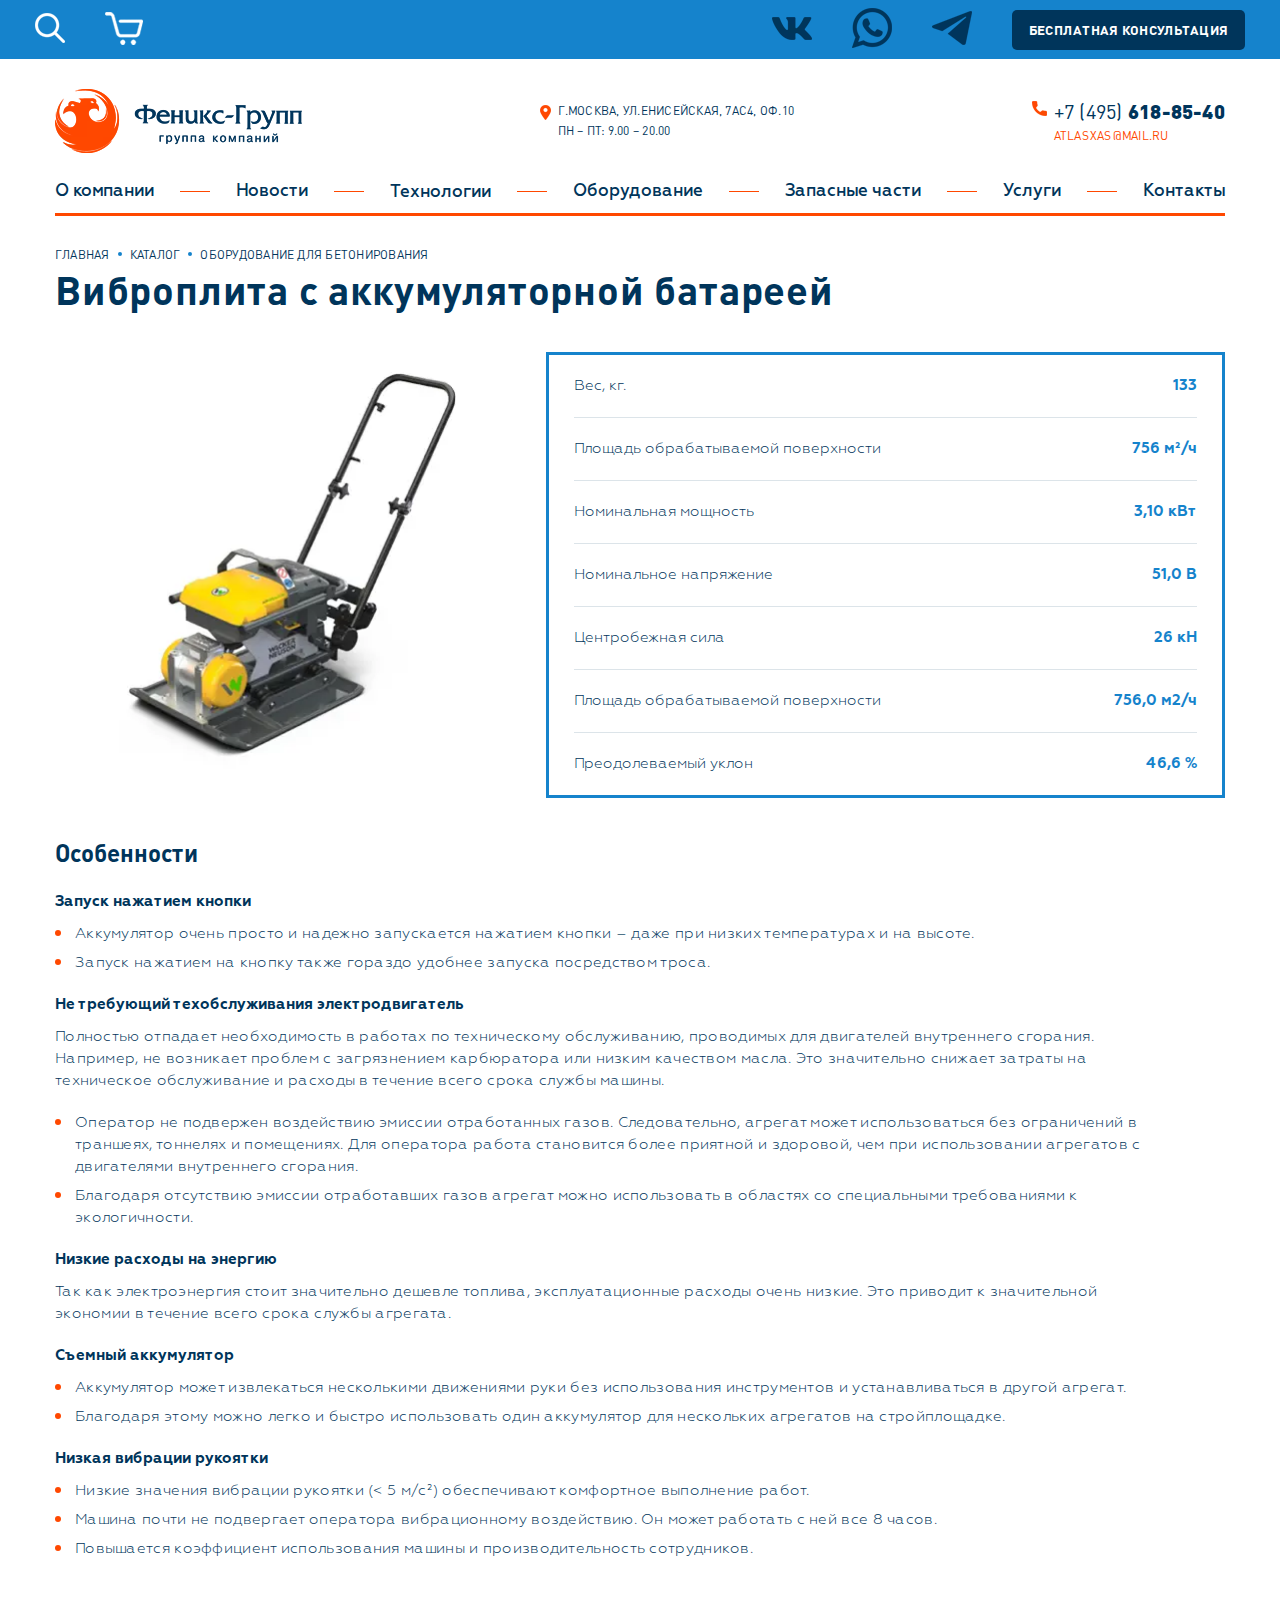
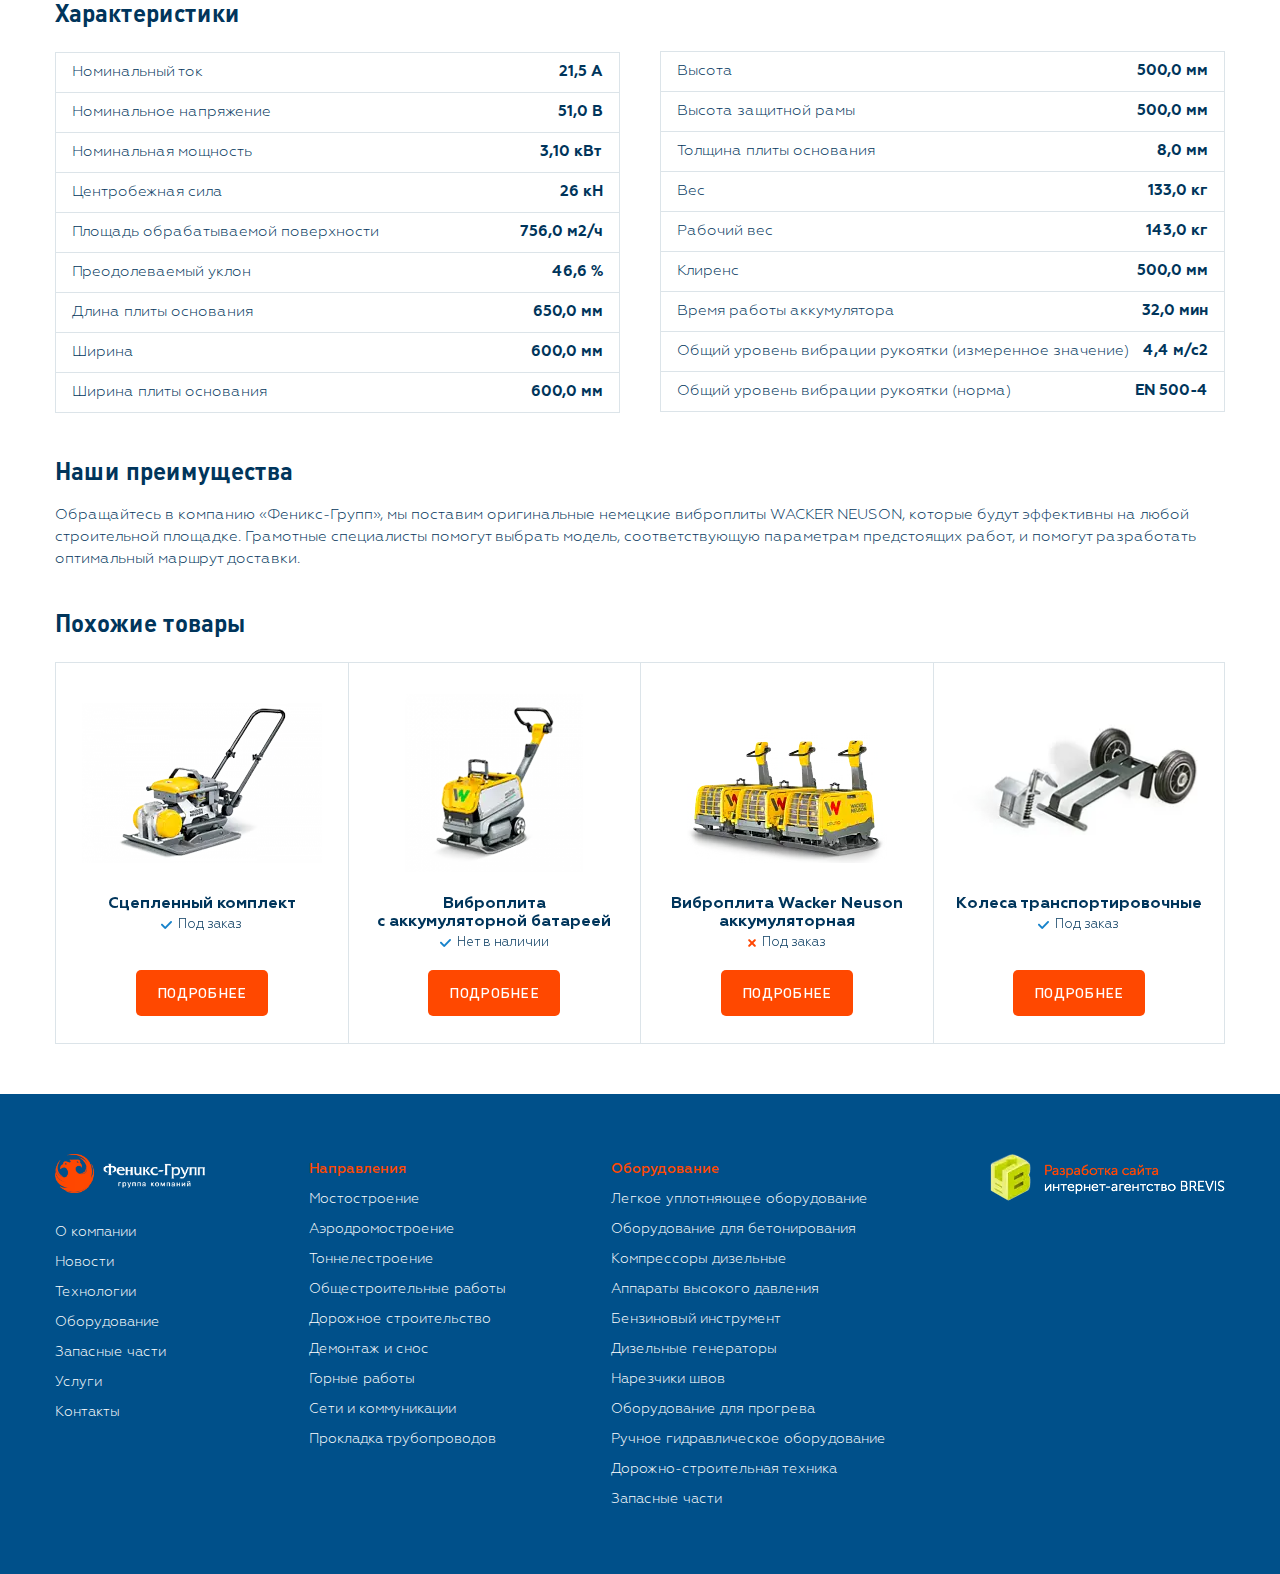
==== catalog-item.html @ 1facef51 "added pages" ====
<!DOCTYPE html> <html lang="ru">

<head>
    <meta charset="UTF-8">
    <meta name="viewport" content="width=device-width, initial-scale=1.0">
    <meta name="description" content="">
    <meta name="keywords" content="">
    <link rel="stylesheet" href="css/libs.min.css">
    <link rel="stylesheet" href="css/style.min.css">
    <title>Товар</title>
</head>

<body>
    <div class="wrapper">
        <header class="header">
            <div class="sidebar">
    <div class="sidebar__nav">
        <a href="" class="sidebar__btn">
            <img src="img/search.webp" alt="">
        </a>
        <a href="" class="sidebar__btn">
            <img src="img/cart.webp" alt="">
        </a>
    </div>
    <div class="sidebar__bottom">
        <div class="sidebar__socials">
            <a href="" class="sidebar__social">
                <img src="img/vk.webp" alt="">
            </a>
            <a href="" class="sidebar__social">
                <img src="img/whatsapp.webp" alt="">
            </a>
            <a href="" class="sidebar__social">
                <img src="img/telegram.webp" alt="">
            </a>
        </div>

        <button class="sidebar__consult">
            <span>Бесплатная консультация</span>
        </button>
    </div>
</div>

<div class="navbar">
    <div class="container">
        <div class="header__inner">
            <a href="index.html" class="header__logo">
                <img src="img/logo2.webp" alt="">
            </a>

            <div class="header__item">
                <i class="header__icon">
                    <img src="img/mark.webp" alt="">
                </i>
                <div class="header__info">
                    <address class="header__address">г.Москва, ул.Енисейская, 7АС4, оф.10</address>
                    <time class="header__time">Пн – пт: 9.00 – 20.00</time>
                </div>
            </div>
            <div class="header__item">
                <i class="header__icon">
                    <img src="img/phone.webp" alt="">
                </i>
                <div class="header__info">
                    <a href="tel:+74956188540" class="header__phone">
                        +7 (495) <b>618-85-40</b>
                    </a>
                    <a href="mailto:atlasxas@mail.ru" class="header__mail">
                        atlasxas@mail.ru
                    </a>
                </div>
            </div>

            <button class="header__btn m-btn m-btn-primary">
                Бесплатная консультация
            </button>

            <button class="burger">
                <span></span>
                <span></span>
                <span></span>
            </button>

            <nav class="nav">
                    <a href="" class="nav__item">О компании</a>
                    <a href="" class="nav__item">Новости</a>
                    <div class="nav__item">
                        <div class="nav__show">Технологии</div>
                        <div class="nav__hidden">
                            <div class="nav__hidden-inner">
                                <a href="" class="nav__sublink">Технологии 1</a>
                                <a href="" class="nav__sublink">Технологии 2</a>
                                <a href="" class="nav__sublink">Технологии 3</a>
                            </div>
                        </div>
                    </div>
                    <a href="" class="nav__item">Оборудование</a>
                    <a href="" class="nav__item">Запасные части</a>
                    <a href="" class="nav__item">Услуги</a>
                    <a href="" class="nav__item">Контакты</a>
                </nav>
        </div>
    </div>
</div>

        </header>
        <main class="content">

            <section class="catalog-item">
                <div class="container">
                    <div class="breadcrumbs">
                        <a href="" class="breadcrumbs__item">Главная</a>
                        <a href="" class="breadcrumbs__item">Каталог</a>
                        <span class="breadcrumbs__item">Оборудование для бетонирования</span>
                    </div>
                    <h1 class="catalog-item__title display1">Виброплита с аккумуляторной батареей</h1>
                    <div class="catalog-item__inner">
                        <div class="catalog-item__img">
                            <img src="img/product.webp" alt="">
                        </div>
                        <ul class="catalog-item__props">
                            <li class="catalog-item__prop">
                                <span class="catalog-item__prop-title">Вес, кг.</span>
                                <span class="catalog-item__prop-desc">133</span>
                            </li>
                            <li class="catalog-item__prop">
                                <span class="catalog-item__prop-title">Площадь обрабатываемой поверхности</span>
                                <span class="catalog-item__prop-desc">756 м²/ч</span>
                            </li>
                            <li class="catalog-item__prop">
                                <span class="catalog-item__prop-title">Номинальная мощность</span>
                                <span class="catalog-item__prop-desc">3,10 кВт</span>
                            </li>
                            <li class="catalog-item__prop">
                                <span class="catalog-item__prop-title">Номинальное напряжение</span>
                                <span class="catalog-item__prop-desc">51,0 В</span>
                            </li>
                            <li class="catalog-item__prop">
                                <span class="catalog-item__prop-title">Центробежная сила</span>
                                <span class="catalog-item__prop-desc">26 кН</span>
                            </li>
                            <li class="catalog-item__prop">
                                <span class="catalog-item__prop-title">Площадь обрабатываемой поверхности</span>
                                <span class="catalog-item__prop-desc">756,0 м2/ч</span>
                            </li>
                            <li class="catalog-item__prop">
                                <span class="catalog-item__prop-title">Преодолеваемый уклон</span>
                                <span class="catalog-item__prop-desc">46,6 %</span>
                            </li>
                        </ul>
                    </div>

                    <div class="features">
                        <h2 class="features__title display2">
                            Особенности
                        </h2>
                        <div class="features__group">
                            <h3 class="features__subtitle display3">Запуск нажатием кнопки</h3>
                            <div class="features__desc body-text">
                                <ul>
                                    <li>Аккумулятор очень просто и надежно запускается нажатием кнопки – даже при низких температурах и на высоте.</li>
                                    <li>Запуск нажатием на кнопку также гораздо удобнее запуска посредством троса.</li>
                                </ul>
                            </div>
                        </div>
                        <div class="features__group">
                            <h3 class="features__subtitle display3">Не требующий техобслуживания электродвигатель</h3>
                            <div class="features__desc body-text">
                                <p>
                                    Полностью отпадает необходимость в работах по техническому обслуживанию, проводимых для двигателей внутреннего сгорания. Например,
                                    не возникает проблем с загрязнением карбюратора или низким качеством масла. Это значительно снижает затраты на техническое обслуживание
                                    и расходы в течение всего срока службы машины.
                                </p>
                            </div>
                        </div>
                        <div class="features__group">
                            <h3 class="features__subtitle display3"></h3>
                            <div class="features__desc body-text">
                                <ul>
                                    <li>
                                        Оператор не подвержен воздействию эмиссии отработанных газов. Следовательно, агрегат может использоваться без ограничений
                                        в траншеях, тоннелях и помещениях. Для оператора работа становится более приятной и здоровой, чем при использовании агрегатов
                                        с двигателями внутреннего сгорания.
                                    </li>
                                    <li>Благодаря отсутствию эмиссии отработавших газов агрегат можно использовать в областях со специальными требованиями к экологичности.</li>
                                </ul>
                            </div>
                        </div>
                        <div class="features__group">
                            <h3 class="features__subtitle display3">Низкие расходы на энергию</h3>
                            <div class="features__desc body-text">
                                <p>
                                    Так как электроэнергия стоит значительно дешевле топлива, эксплуатационные расходы очень низкие. Это приводит к значительной экономии
                                    в течение всего срока службы агрегата.
                                </p>
                            </div>
                        </div>
                        <div class="features__group">
                            <h3 class="features__subtitle display3">Съемный аккумулятор</h3>
                            <div class="features__desc body-text">
                                <ul>
                                    <li>Аккумулятор может извлекаться несколькими движениями руки без использования инструментов и устанавливаться в другой агрегат.</li>
                                    <li>Благодаря этому можно легко и быстро использовать один аккумулятор для нескольких агрегатов на стройплощадке.</li>
                                </ul>
                            </div>
                        </div>
                        <div class="features__group">
                            <h3 class="features__subtitle display3">Низкая вибрации рукоятки</h3>
                            <div class="features__desc body-text">
                                <ul>
                                    <li>Низкие значения вибрации рукоятки (< 5 м/с²) обеспечивают комфортное выполнение работ.</li>
                                    <li>Машина почти не подвергает оператора вибрационному воздействию. Он может работать с ней все 8 часов.</li>
                                    <li>Повышается коэффициент использования машины и производительность сотрудников.</li>
                                </ul>
                            </div>
                        </div>
                    </div>

                    <div class="props">
                        <h2 class="props__title display2">
                            Характеристики
                        </h2>
                        <div class="props__grid">
                            <div class="props__item">
                                <span class="props__item-title">Номинальный ток</span>
                                <span class="props__item-desc">21,5 А</span>
                            </div>
                            <div class="props__item">
                                <span class="props__item-title">Номинальное напряжение</span>
                                <span class="props__item-desc">51,0 В</span>
                            </div>
                            <div class="props__item">
                                <span class="props__item-title">Номинальная мощность</span>
                                <span class="props__item-desc">3,10 кВт</span>
                            </div>
                            <div class="props__item">
                                <span class="props__item-title">Центробежная сила</span>
                                <span class="props__item-desc">26 кН</span>
                            </div>
                            <div class="props__item">
                                <span class="props__item-title">Площадь обрабатываемой поверхности</span>
                                <span class="props__item-desc">756,0 м2/ч</span>
                            </div>
                            <div class="props__item">
                                <span class="props__item-title">Преодолеваемый уклон</span>
                                <span class="props__item-desc">46,6 %</span>
                            </div>
                            <div class="props__item">
                                <span class="props__item-title">Длина плиты основания</span>
                                <span class="props__item-desc">650,0 мм</span>
                            </div>
                            <div class="props__item">
                                <span class="props__item-title">Ширина</span>
                                <span class="props__item-desc">600,0 мм</span>
                            </div>
                            <div class="props__item">
                                <span class="props__item-title">Ширина плиты основания</span>
                                <span class="props__item-desc">600,0 мм</span>
                            </div>
                            <div class="props__item">
                                <span class="props__item-title">Высота</span>
                                <span class="props__item-desc">500,0 мм</span>
                            </div>
                            <div class="props__item">
                                <span class="props__item-title">Высота защитной рамы</span>
                                <span class="props__item-desc">500,0 мм</span>
                            </div>
                            <div class="props__item">
                                <span class="props__item-title">Толщина плиты основания</span>
                                <span class="props__item-desc">8,0 мм</span>
                            </div>
                            <div class="props__item">
                                <span class="props__item-title">Вес</span>
                                <span class="props__item-desc">133,0 кг</span>
                            </div>
                            <div class="props__item">
                                <span class="props__item-title">Рабочий вес</span>
                                <span class="props__item-desc">143,0 кг</span>
                            </div>
                            <div class="props__item">
                                <span class="props__item-title">Клиренс</span>
                                <span class="props__item-desc">500,0 мм</span>
                            </div>
                            <div class="props__item">
                                <span class="props__item-title">Время работы аккумулятора</span>
                                <span class="props__item-desc">32,0 мин</span>
                            </div>
                            <div class="props__item">
                                <span class="props__item-title">Общий уровень вибрации рукоятки (измеренное значение)</span>
                                <span class="props__item-desc">4,4 м/с2</span>
                            </div>
                            <div class="props__item">
                                <span class="props__item-title">Общий уровень вибрации рукоятки (норма)</span>
                                <span class="props__item-desc">EN 500-4</span>
                            </div>
                        </div>
                    </div>

                    <div class="catalog-advantages">
                        <h2 class="catalog-advantages__title display2">
                            Наши преимущества
                        </h2>
                        <p class="catalog-advantages__desc">Обращайтесь в компанию «Феникс-Групп», мы поставим оригинальные немецкие виброплиты WACKER NEUSON, которые будут эффективны на любой строительной площадке. Грамотные специалисты помогут выбрать модель, соответствующую параметрам предстоящих работ, и помогут разработать оптимальный маршрут доставки.</p>
                    </div>

                    <div class="product">
                        <h2 class="product__title display2">Похожие товары</h2>
                        <div class="product__slider">
                            <div class="swiper-container">
                                <div class="swiper-wrapper">
                                    <div class="product-card swiper-slide">
    <div class="product-card__img">
        <img src="img/product2.webp" alt="">
    </div>
    <h3 class="product-card__title">
        Сцепленный комплект
    </h3>
    <div class="product-card__status">
        <img src="img/status.webp" alt="">
        <span>Под заказ</span>
    </div>
    <a href="" class="product-card__btn m-btn m-btn-primary">
        Подробнее
    </a>
</div>

                                    <div class="product-card swiper-slide">
    <div class="product-card__img">
        <img src="img/product3.webp" alt="">
    </div>
    <h3 class="product-card__title">
        Виброплита <br> с аккумуляторной батареей
    </h3>
    <div class="product-card__status">
        <img src="img/status.webp" alt="">
        <span>Нет в наличии</span>
    </div>
    <a href="" class="product-card__btn m-btn m-btn-primary">
        Подробнее
    </a>
</div>

                                    <div class="product-card swiper-slide">
    <div class="product-card__img">
        <img src="img/product4.webp" alt="">
    </div>
    <h3 class="product-card__title">
        Виброплита Wacker Neuson аккумуляторная
    </h3>
    <div class="product-card__status">
        <img src="img/status2.webp" alt="">
        <span>Под заказ</span>
    </div>
    <a href="" class="product-card__btn m-btn m-btn-primary">
        Подробнее
    </a>
</div>

                                    <div class="product-card swiper-slide">
    <div class="product-card__img">
        <img src="img/product5.webp" alt="">
    </div>
    <h3 class="product-card__title">
        Колеса транспортировочные
    </h3>
    <div class="product-card__status">
        <img src="img/status.webp" alt="">
        <span>Под заказ</span>
    </div>
    <a href="" class="product-card__btn m-btn m-btn-primary">
        Подробнее
    </a>
</div>

                                </div>
                                <div class="num-pag line-pag swiper-pagination"></div>
                            </div>
                        </div>
                    </div>
                </div>
            </section>

        </main>
        <footer class="footer">
            <div class="container">
    <div class="footer__inner">
        <div class="footer__col">
            <a href="" class="footer__logo">
                <img src="img/logo.webp" alt="">
            </a>
            <a href="" class="footer__link">О компании</a>
            <a href="" class="footer__link">Новости</a>
            <a href="" class="footer__link">Технологии</a>
            <a href="" class="footer__link">Оборудование</a>
            <a href="" class="footer__link">Запасные части</a>
            <a href="" class="footer__link">Услуги</a>
            <a href="" class="footer__link">Контакты</a>
        </div>
        <div class="footer__col">
            <h3 class="footer__title accent-text">Направления</h3>
            <a href="" class="footer__link">Мостостроение</a>
            <a href="" class="footer__link">Аэродромостроение</a>
            <a href="" class="footer__link">Тоннелестроение</a>
            <a href="" class="footer__link">Общестроительные работы</a>
            <a href="" class="footer__link">Дорожное строительство</a>
            <a href="" class="footer__link">Демонтаж и снос</a>
            <a href="" class="footer__link">Горные работы</a>
            <a href="" class="footer__link">Сети и коммуникации</a>
            <a href="" class="footer__link">Прокладка трубопроводов</a>
        </div>
        <div class="footer__col">
            <h3 class="footer__title accent-text">Оборудование</h3>
            <a href="" class="footer__link">Легкое уплотняющее оборудование</a>
            <a href="" class="footer__link">Оборудование для бетонирования</a>
            <a href="" class="footer__link">Компрессоры дизельные</a>
            <a href="" class="footer__link">Аппараты высокого давления</a>
            <a href="" class="footer__link">Бензиновый инструмент</a>
            <a href="" class="footer__link">Дизельные генераторы</a>
            <a href="" class="footer__link">Нарезчики швов</a>
            <a href="" class="footer__link">Оборудование для прогрева</a>
            <a href="" class="footer__link">Ручное гидравлическое оборудование</a>
            <a href="" class="footer__link">Дорожно-строительная техника</a>
            <a href="" class="footer__link">Запасные части</a>
        </div>
        <div class="footer__col">
            <a href="" class="footer__logo2">
                <img src="img/logo3.webp" alt="">
            </a>
        </div>
    </div>
</div>

        </footer>
    </div>

    <script src="js/libs.min.js"></script>
<script src="js/main.min.js"></script>

</body>

</html>
---- css/libs.min.css ----
@font-face{font-family:'swiper-icons';src:url("data:application/font-woff;charset=utf-8;base64, [base64]//wADZ2x5ZgAAAywAAADMAAAD2MHtryVoZWFkAAABbAAAADAAAAA2E2+eoWhoZWEAAAGcAAAAHwAAACQC9gDzaG10eAAAAigAAAAZAAAArgJkABFsb2NhAAAC0AAAAFoAAABaFQAUGG1heHAAAAG8AAAAHwAAACAAcABAbmFtZQAAA/gAAAE5AAACXvFdBwlwb3N0AAAFNAAAAGIAAACE5s74hXjaY2BkYGAAYpf5Hu/j+W2+MnAzMYDAzaX6QjD6/4//Bxj5GA8AuRwMYGkAPywL13jaY2BkYGA88P8Agx4j+/8fQDYfA1AEBWgDAIB2BOoAeNpjYGRgYNBh4GdgYgABEMnIABJzYNADCQAACWgAsQB42mNgYfzCOIGBlYGB0YcxjYGBwR1Kf2WQZGhhYGBiYGVmgAFGBiQQkOaawtDAoMBQxXjg/wEGPcYDDA4wNUA2CCgwsAAAO4EL6gAAeNpj2M0gyAACqxgGNWBkZ2D4/wMA+xkDdgAAAHjaY2BgYGaAYBkGRgYQiAHyGMF8FgYHIM3DwMHABGQrMOgyWDLEM1T9/w8UBfEMgLzE////P/5//f/V/xv+r4eaAAeMbAxwIUYmIMHEgKYAYjUcsDAwsLKxc3BycfPw8jEQA/[base64]/uznmfPFBNODM2K7MTQ45YEAZqGP81AmGGcF3iPqOop0r1SPTaTbVkfUe4HXj97wYE+yNwWYxwWu4v1ugWHgo3S1XdZEVqWM7ET0cfnLGxWfkgR42o2PvWrDMBSFj/IHLaF0zKjRgdiVMwScNRAoWUoH78Y2icB/yIY09An6AH2Bdu/UB+yxopYshQiEvnvu0dURgDt8QeC8PDw7Fpji3fEA4z/PEJ6YOB5hKh4dj3EvXhxPqH/SKUY3rJ7srZ4FZnh1PMAtPhwP6fl2PMJMPDgeQ4rY8YT6Gzao0eAEA409DuggmTnFnOcSCiEiLMgxCiTI6Cq5DZUd3Qmp10vO0LaLTd2cjN4fOumlc7lUYbSQcZFkutRG7g6JKZKy0RmdLY680CDnEJ+UMkpFFe1RN7nxdVpXrC4aTtnaurOnYercZg2YVmLN/d/gczfEimrE/fs/bOuq29Zmn8tloORaXgZgGa78yO9/cnXm2BpaGvq25Dv9S4E9+5SIc9PqupJKhYFSSl47+Qcr1mYNAAAAeNptw0cKwkAAAMDZJA8Q7OUJvkLsPfZ6zFVERPy8qHh2YER+3i/BP83vIBLLySsoKimrqKqpa2hp6+jq6RsYGhmbmJqZSy0sraxtbO3sHRydnEMU4uR6yx7JJXveP7WrDycAAAAAAAH//wACeNpjYGRgYOABYhkgZgJCZgZNBkYGLQZtIJsFLMYAAAw3ALgAeNolizEKgDAQBCchRbC2sFER0YD6qVQiBCv/H9ezGI6Z5XBAw8CBK/m5iQQVauVbXLnOrMZv2oLdKFa8Pjuru2hJzGabmOSLzNMzvutpB3N42mNgZGBg4GKQYzBhYMxJLMlj4GBgAYow/P/PAJJhLM6sSoWKfWCAAwDAjgbRAAB42mNgYGBkAIIbCZo5IPrmUn0hGA0AO8EFTQAA");font-weight:400;font-style:normal}:root{--swiper-theme-color: #007aff}.swiper{margin-left:auto;margin-right:auto;position:relative;overflow:hidden;list-style:none;padding:0;z-index:1}.swiper-vertical>.swiper-wrapper{flex-direction:column}.swiper-wrapper{position:relative;width:100%;height:100%;z-index:1;display:flex;transition-property:transform;box-sizing:content-box}.swiper-android .swiper-slide,.swiper-wrapper{transform:translate3d(0px, 0, 0)}.swiper-pointer-events{touch-action:pan-y}.swiper-pointer-events.swiper-vertical{touch-action:pan-x}.swiper-slide{flex-shrink:0;width:100%;height:100%;position:relative;transition-property:transform}.swiper-slide-invisible-blank{visibility:hidden}.swiper-autoheight,.swiper-autoheight .swiper-slide{height:auto}.swiper-autoheight .swiper-wrapper{align-items:flex-start;transition-property:transform, height}.swiper-backface-hidden .swiper-slide{transform:translateZ(0);-webkit-backface-visibility:hidden;backface-visibility:hidden}.swiper-3d,.swiper-3d.swiper-css-mode .swiper-wrapper{perspective:1200px}.swiper-3d .swiper-wrapper,.swiper-3d .swiper-slide,.swiper-3d .swiper-slide-shadow,.swiper-3d .swiper-slide-shadow-left,.swiper-3d .swiper-slide-shadow-right,.swiper-3d .swiper-slide-shadow-top,.swiper-3d .swiper-slide-shadow-bottom,.swiper-3d .swiper-cube-shadow{transform-style:preserve-3d}.swiper-3d .swiper-slide-shadow,.swiper-3d .swiper-slide-shadow-left,.swiper-3d .swiper-slide-shadow-right,.swiper-3d .swiper-slide-shadow-top,.swiper-3d .swiper-slide-shadow-bottom{position:absolute;left:0;top:0;width:100%;height:100%;pointer-events:none;z-index:10}.swiper-3d .swiper-slide-shadow{background:rgba(0,0,0,0.15)}.swiper-3d .swiper-slide-shadow-left{background-image:linear-gradient(to left, rgba(0,0,0,0.5), rgba(0,0,0,0))}.swiper-3d .swiper-slide-shadow-right{background-image:linear-gradient(to right, rgba(0,0,0,0.5), rgba(0,0,0,0))}.swiper-3d .swiper-slide-shadow-top{background-image:linear-gradient(to top, rgba(0,0,0,0.5), rgba(0,0,0,0))}.swiper-3d .swiper-slide-shadow-bottom{background-image:linear-gradient(to bottom, rgba(0,0,0,0.5), rgba(0,0,0,0))}.swiper-css-mode>.swiper-wrapper{overflow:auto;scrollbar-width:none;-ms-overflow-style:none}.swiper-css-mode>.swiper-wrapper::-webkit-scrollbar{display:none}.swiper-css-mode>.swiper-wrapper>.swiper-slide{scroll-snap-align:start start}.swiper-horizontal.swiper-css-mode>.swiper-wrapper{scroll-snap-type:x mandatory}.swiper-vertical.swiper-css-mode>.swiper-wrapper{scroll-snap-type:y mandatory}.swiper-centered>.swiper-wrapper::before{content:'';flex-shrink:0;order:9999}.swiper-centered.swiper-horizontal>.swiper-wrapper>.swiper-slide:first-child{margin-inline-start:var(--swiper-centered-offset-before)}.swiper-centered.swiper-horizontal>.swiper-wrapper::before{height:100%;min-height:1px;width:var(--swiper-centered-offset-after)}.swiper-centered.swiper-vertical>.swiper-wrapper>.swiper-slide:first-child{margin-block-start:var(--swiper-centered-offset-before)}.swiper-centered.swiper-vertical>.swiper-wrapper::before{width:100%;min-width:1px;height:var(--swiper-centered-offset-after)}.swiper-centered>.swiper-wrapper>.swiper-slide{scroll-snap-align:center center}.swiper-virtual .swiper-slide{-webkit-backface-visibility:hidden;transform:translateZ(0)}.swiper-virtual.swiper-css-mode .swiper-wrapper::after{content:'';position:absolute;left:0;top:0;pointer-events:none}.swiper-virtual.swiper-css-mode.swiper-horizontal .swiper-wrapper::after{height:1px;width:var(--swiper-virtual-size)}.swiper-virtual.swiper-css-mode.swiper-vertical .swiper-wrapper::after{width:1px;height:var(--swiper-virtual-size)}:root{--swiper-navigation-size: 44px}.swiper-button-prev,.swiper-button-next{position:absolute;top:50%;width:calc(var(--swiper-navigation-size) / 44 * 27);height:var(--swiper-navigation-size);margin-top:calc(0px - (var(--swiper-navigation-size) / 2));z-index:10;cursor:pointer;display:flex;align-items:center;justify-content:center;color:var(--swiper-navigation-color, var(--swiper-theme-color))}.swiper-button-prev.swiper-button-disabled,.swiper-button-next.swiper-button-disabled{opacity:0.35;cursor:auto;pointer-events:none}.swiper-button-prev:after,.swiper-button-next:after{font-family:swiper-icons;font-size:var(--swiper-navigation-size);text-transform:none !important;letter-spacing:0;text-transform:none;font-variant:initial;line-height:1}.swiper-button-prev,.swiper-rtl .swiper-button-next{left:10px;right:auto}.swiper-button-prev:after,.swiper-rtl .swiper-button-next:after{content:'prev'}.swiper-button-next,.swiper-rtl .swiper-button-prev{right:10px;left:auto}.swiper-button-next:after,.swiper-rtl .swiper-button-prev:after{content:'next'}.swiper-button-lock{display:none}.swiper-pagination{position:absolute;text-align:center;transition:300ms opacity;transform:translate3d(0, 0, 0);z-index:10}.swiper-pagination.swiper-pagination-hidden{opacity:0}.swiper-pagination-fraction,.swiper-pagination-custom,.swiper-horizontal>.swiper-pagination-bullets,.swiper-pagination-bullets.swiper-pagination-horizontal{bottom:10px;left:0;width:100%}.swiper-pagination-bullets-dynamic{overflow:hidden;font-size:0}.swiper-pagination-bullets-dynamic .swiper-pagination-bullet{transform:scale(0.33);position:relative}.swiper-pagination-bullets-dynamic .swiper-pagination-bullet-active{transform:scale(1)}.swiper-pagination-bullets-dynamic .swiper-pagination-bullet-active-main{transform:scale(1)}.swiper-pagination-bullets-dynamic .swiper-pagination-bullet-active-prev{transform:scale(0.66)}.swiper-pagination-bullets-dynamic .swiper-pagination-bullet-active-prev-prev{transform:scale(0.33)}.swiper-pagination-bullets-dynamic .swiper-pagination-bullet-active-next{transform:scale(0.66)}.swiper-pagination-bullets-dynamic .swiper-pagination-bullet-active-next-next{transform:scale(0.33)}.swiper-pagination-bullet{width:var(--swiper-pagination-bullet-width, var(--swiper-pagination-bullet-size, 8px));height:var(--swiper-pagination-bullet-height, var(--swiper-pagination-bullet-size, 8px));display:inline-block;border-radius:50%;background:var(--swiper-pagination-bullet-inactive-color, #000);opacity:var(--swiper-pagination-bullet-inactive-opacity, 0.2)}button.swiper-pagination-bullet{border:none;margin:0;padding:0;box-shadow:none;-webkit-appearance:none;appearance:none}.swiper-pagination-clickable .swiper-pagination-bullet{cursor:pointer}.swiper-pagination-bullet:only-child{display:none !important}.swiper-pagination-bullet-active{opacity:var(--swiper-pagination-bullet-opacity, 1);background:var(--swiper-pagination-color, var(--swiper-theme-color))}.swiper-vertical>.swiper-pagination-bullets,.swiper-pagination-vertical.swiper-pagination-bullets{right:10px;top:50%;transform:translate3d(0px, -50%, 0)}.swiper-vertical>.swiper-pagination-bullets .swiper-pagination-bullet,.swiper-pagination-vertical.swiper-pagination-bullets .swiper-pagination-bullet{margin:var(--swiper-pagination-bullet-vertical-gap, 6px) 0;display:block}.swiper-vertical>.swiper-pagination-bullets.swiper-pagination-bullets-dynamic,.swiper-pagination-vertical.swiper-pagination-bullets.swiper-pagination-bullets-dynamic{top:50%;transform:translateY(-50%);width:8px}.swiper-vertical>.swiper-pagination-bullets.swiper-pagination-bullets-dynamic .swiper-pagination-bullet,.swiper-pagination-vertical.swiper-pagination-bullets.swiper-pagination-bullets-dynamic .swiper-pagination-bullet{display:inline-block;transition:200ms transform, 200ms top}.swiper-horizontal>.swiper-pagination-bullets .swiper-pagination-bullet,.swiper-pagination-horizontal.swiper-pagination-bullets .swiper-pagination-bullet{margin:0 var(--swiper-pagination-bullet-horizontal-gap, 4px)}.swiper-horizontal>.swiper-pagination-bullets.swiper-pagination-bullets-dynamic,.swiper-pagination-horizontal.swiper-pagination-bullets.swiper-pagination-bullets-dynamic{left:50%;transform:translateX(-50%);white-space:nowrap}.swiper-horizontal>.swiper-pagination-bullets.swiper-pagination-bullets-dynamic .swiper-pagination-bullet,.swiper-pagination-horizontal.swiper-pagination-bullets.swiper-pagination-bullets-dynamic .swiper-pagination-bullet{transition:200ms transform, 200ms left}.swiper-horizontal.swiper-rtl>.swiper-pagination-bullets-dynamic .swiper-pagination-bullet{transition:200ms transform, 200ms right}.swiper-pagination-progressbar{background:rgba(0,0,0,0.25);position:absolute}.swiper-pagination-progressbar .swiper-pagination-progressbar-fill{background:var(--swiper-pagination-color, var(--swiper-theme-color));position:absolute;left:0;top:0;width:100%;height:100%;transform:scale(0);transform-origin:left top}.swiper-rtl .swiper-pagination-progressbar .swiper-pagination-progressbar-fill{transform-origin:right top}.swiper-horizontal>.swiper-pagination-progressbar,.swiper-pagination-progressbar.swiper-pagination-horizontal,.swiper-vertical>.swiper-pagination-progressbar.swiper-pagination-progressbar-opposite,.swiper-pagination-progressbar.swiper-pagination-vertical.swiper-pagination-progressbar-opposite{width:100%;height:4px;left:0;top:0}.swiper-vertical>.swiper-pagination-progressbar,.swiper-pagination-progressbar.swiper-pagination-vertical,.swiper-horizontal>.swiper-pagination-progressbar.swiper-pagination-progressbar-opposite,.swiper-pagination-progressbar.swiper-pagination-horizontal.swiper-pagination-progressbar-opposite{width:4px;height:100%;left:0;top:0}.swiper-pagination-lock{display:none}.swiper-scrollbar{border-radius:10px;position:relative;-ms-touch-action:none;background:rgba(0,0,0,0.1)}.swiper-horizontal>.swiper-scrollbar{position:absolute;left:1%;bottom:3px;z-index:50;height:5px;width:98%}.swiper-vertical>.swiper-scrollbar{position:absolute;right:3px;top:1%;z-index:50;width:5px;height:98%}.swiper-scrollbar-drag{height:100%;width:100%;position:relative;background:rgba(0,0,0,0.5);border-radius:10px;left:0;top:0}.swiper-scrollbar-cursor-drag{cursor:move}.swiper-scrollbar-lock{display:none}.swiper-zoom-container{width:100%;height:100%;display:flex;justify-content:center;align-items:center;text-align:center}.swiper-zoom-container>img,.swiper-zoom-container>svg,.swiper-zoom-container>canvas{max-width:100%;max-height:100%;object-fit:contain}.swiper-slide-zoomed{cursor:move}.swiper-lazy-preloader{width:42px;height:42px;position:absolute;left:50%;top:50%;margin-left:-21px;margin-top:-21px;z-index:10;transform-origin:50%;box-sizing:border-box;border:4px solid var(--swiper-preloader-color, var(--swiper-theme-color));border-radius:50%;border-top-color:transparent}.swiper-slide-visible .swiper-lazy-preloader{animation:swiper-preloader-spin 1s infinite linear}.swiper-lazy-preloader-white{--swiper-preloader-color: #fff}.swiper-lazy-preloader-black{--swiper-preloader-color: #000}@keyframes swiper-preloader-spin{0%{transform:rotate(0deg)}100%{transform:rotate(360deg)}}.swiper .swiper-notification{position:absolute;left:0;top:0;pointer-events:none;opacity:0;z-index:-1000}.swiper-free-mode>.swiper-wrapper{transition-timing-function:ease-out;margin:0 auto}.swiper-grid>.swiper-wrapper{flex-wrap:wrap}.swiper-grid-column>.swiper-wrapper{flex-wrap:wrap;flex-direction:column}.swiper-fade.swiper-free-mode .swiper-slide{transition-timing-function:ease-out}.swiper-fade .swiper-slide{pointer-events:none;transition-property:opacity}.swiper-fade .swiper-slide .swiper-slide{pointer-events:none}.swiper-fade .swiper-slide-active,.swiper-fade .swiper-slide-active .swiper-slide-active{pointer-events:auto}.swiper-cube{overflow:visible}.swiper-cube .swiper-slide{pointer-events:none;-webkit-backface-visibility:hidden;backface-visibility:hidden;z-index:1;visibility:hidden;transform-origin:0 0;width:100%;height:100%}.swiper-cube .swiper-slide .swiper-slide{pointer-events:none}.swiper-cube.swiper-rtl .swiper-slide{transform-origin:100% 0}.swiper-cube .swiper-slide-active,.swiper-cube .swiper-slide-active .swiper-slide-active{pointer-events:auto}.swiper-cube .swiper-slide-active,.swiper-cube .swiper-slide-next,.swiper-cube .swiper-slide-prev,.swiper-cube .swiper-slide-next+.swiper-slide{pointer-events:auto;visibility:visible}.swiper-cube .swiper-slide-shadow-top,.swiper-cube .swiper-slide-shadow-bottom,.swiper-cube .swiper-slide-shadow-left,.swiper-cube .swiper-slide-shadow-right{z-index:0;-webkit-backface-visibility:hidden;backface-visibility:hidden}.swiper-cube .swiper-cube-shadow{position:absolute;left:0;bottom:0px;width:100%;height:100%;opacity:0.6;z-index:0}.swiper-cube .swiper-cube-shadow:before{content:'';background:#000;position:absolute;left:0;top:0;bottom:0;right:0;filter:blur(50px)}.swiper-flip{overflow:visible}.swiper-flip .swiper-slide{pointer-events:none;-webkit-backface-visibility:hidden;backface-visibility:hidden;z-index:1}.swiper-flip .swiper-slide .swiper-slide{pointer-events:none}.swiper-flip .swiper-slide-active,.swiper-flip .swiper-slide-active .swiper-slide-active{pointer-events:auto}.swiper-flip .swiper-slide-shadow-top,.swiper-flip .swiper-slide-shadow-bottom,.swiper-flip .swiper-slide-shadow-left,.swiper-flip .swiper-slide-shadow-right{z-index:0;-webkit-backface-visibility:hidden;backface-visibility:hidden}.swiper-creative .swiper-slide{-webkit-backface-visibility:hidden;backface-visibility:hidden;overflow:hidden;transition-property:transform, opacity, height}.swiper-cards{overflow:visible}.swiper-cards .swiper-slide{transform-origin:center bottom;-webkit-backface-visibility:hidden;backface-visibility:hidden;overflow:hidden}

body.compensate-for-scrollbar{overflow:hidden}.fancybox-active{height:auto}.fancybox-is-hidden{left:-9999px;margin:0;position:absolute !important;top:-9999px;visibility:hidden}.fancybox-container{-webkit-backface-visibility:hidden;backface-visibility:hidden;font-family:-apple-system,BlinkMacSystemFont,Segoe UI,Roboto,Helvetica Neue,Arial,sans-serif;height:100%;left:0;position:fixed;-webkit-tap-highlight-color:transparent;top:0;-webkit-transform:translateZ(0);transform:translateZ(0);width:100%;z-index:99992}.fancybox-container *{box-sizing:border-box}.fancybox-bg,.fancybox-inner,.fancybox-outer,.fancybox-stage{bottom:0;left:0;position:absolute;right:0;top:0}.fancybox-outer{-webkit-overflow-scrolling:touch;overflow-y:auto}.fancybox-bg{background:#1e1e1e;opacity:0;transition-duration:inherit;transition-property:opacity;transition-timing-function:cubic-bezier(0.47, 0, 0.74, 0.71)}.fancybox-is-open .fancybox-bg{opacity:.87;transition-timing-function:cubic-bezier(0.22, 0.61, 0.36, 1)}.fancybox-caption,.fancybox-infobar,.fancybox-navigation .fancybox-button,.fancybox-toolbar{direction:ltr;opacity:0;position:absolute;transition:opacity .25s,visibility 0s linear .25s;visibility:hidden;z-index:99997}.fancybox-show-caption .fancybox-caption,.fancybox-show-infobar .fancybox-infobar,.fancybox-show-nav .fancybox-navigation .fancybox-button,.fancybox-show-toolbar .fancybox-toolbar{opacity:1;transition:opacity .25s,visibility 0s;visibility:visible}.fancybox-infobar{color:#ccc;font-size:13px;-webkit-font-smoothing:subpixel-antialiased;height:44px;left:0;line-height:44px;min-width:44px;mix-blend-mode:difference;padding:0 10px;pointer-events:none;text-align:center;top:0;-webkit-touch-callout:none;-webkit-user-select:none;-moz-user-select:none;-ms-user-select:none;user-select:none}.fancybox-toolbar{right:0;top:0}.fancybox-stage{direction:ltr;overflow:visible;-webkit-transform:translateZ(0);z-index:99994}.fancybox-is-open .fancybox-stage{overflow:hidden}.fancybox-slide{-webkit-backface-visibility:hidden;backface-visibility:hidden;display:none;height:100%;left:0;outline:none;overflow:auto;-webkit-overflow-scrolling:touch;padding:44px;position:absolute;text-align:center;top:0;transition-property:opacity,-webkit-transform;transition-property:transform,opacity;transition-property:transform,opacity,-webkit-transform;white-space:normal;width:100%;z-index:99994}.fancybox-slide:before{content:"";display:inline-block;height:100%;margin-right:-.25em;vertical-align:middle;width:0}.fancybox-is-sliding .fancybox-slide,.fancybox-slide--current,.fancybox-slide--next,.fancybox-slide--previous{display:block}.fancybox-slide--next{z-index:99995}.fancybox-slide--image{overflow:visible;padding:44px 0}.fancybox-slide--image:before{display:none}.fancybox-slide--html{padding:6px 6px 0}.fancybox-slide--iframe{padding:44px 44px 0}.fancybox-content{background:#fff;display:inline-block;margin:0 0 6px;max-width:100%;overflow:auto;padding:0;padding:24px;position:relative;text-align:left;vertical-align:middle}.fancybox-slide--image .fancybox-content{-webkit-animation-timing-function:cubic-bezier(0.5, 0, 0.14, 1);animation-timing-function:cubic-bezier(0.5, 0, 0.14, 1);-webkit-backface-visibility:hidden;backface-visibility:hidden;background:transparent;background-repeat:no-repeat;background-size:100% 100%;left:0;margin:0;max-width:none;overflow:visible;padding:0;position:absolute;top:0;-webkit-transform-origin:top left;transform-origin:top left;transition-property:opacity,-webkit-transform;transition-property:transform,opacity;transition-property:transform,opacity,-webkit-transform;-webkit-user-select:none;-moz-user-select:none;-ms-user-select:none;user-select:none;z-index:99995}.fancybox-can-zoomOut .fancybox-content{cursor:zoom-out}.fancybox-can-zoomIn .fancybox-content{cursor:zoom-in}.fancybox-can-drag .fancybox-content{cursor:-webkit-grab;cursor:grab}.fancybox-is-dragging .fancybox-content{cursor:-webkit-grabbing;cursor:grabbing}.fancybox-container [data-selectable=true]{cursor:text}.fancybox-image,.fancybox-spaceball{background:transparent;border:0;height:100%;left:0;margin:0;max-height:none;max-width:none;padding:0;position:absolute;top:0;-webkit-user-select:none;-moz-user-select:none;-ms-user-select:none;user-select:none;width:100%}.fancybox-spaceball{z-index:1}.fancybox-slide--html .fancybox-content{margin-bottom:6px}.fancybox-slide--iframe .fancybox-content,.fancybox-slide--map .fancybox-content,.fancybox-slide--video .fancybox-content{height:100%;margin:0;overflow:visible;padding:0;width:100%}.fancybox-slide--video .fancybox-content{background:#000}.fancybox-slide--map .fancybox-content{background:#e5e3df}.fancybox-slide--iframe .fancybox-content{background:#fff;height:calc(100% - 44px);margin-bottom:44px}.fancybox-iframe,.fancybox-video{background:transparent;border:0;height:100%;margin:0;overflow:hidden;padding:0;width:100%}.fancybox-iframe{vertical-align:top}.fancybox-error{background:#fff;cursor:default;max-width:400px;padding:40px;width:100%}.fancybox-error p{color:#444;font-size:16px;line-height:20px;margin:0;padding:0}.fancybox-button{background:rgba(30,30,30,0.6);border:0;border-radius:0;cursor:pointer;display:inline-block;height:44px;margin:0;outline:none;padding:10px;transition:color .2s;vertical-align:top;width:44px}.fancybox-button,.fancybox-button:link,.fancybox-button:visited{color:#ccc}.fancybox-button:focus,.fancybox-button:hover{color:#fff}.fancybox-button.disabled,.fancybox-button.disabled:hover,.fancybox-button[disabled],.fancybox-button[disabled]:hover{color:#888;cursor:default}.fancybox-button svg{display:block;overflow:visible;position:relative;shape-rendering:geometricPrecision}.fancybox-button svg path{fill:transparent;stroke:currentColor;stroke-linejoin:round;stroke-width:3}.fancybox-button--pause svg path:nth-child(1),.fancybox-button--play svg path:nth-child(2){display:none}.fancybox-button--play svg path,.fancybox-button--share svg path,.fancybox-button--thumbs svg path{fill:currentColor}.fancybox-button--share svg path{stroke-width:1}.fancybox-navigation .fancybox-button{height:38px;opacity:0;padding:6px;position:absolute;top:50%;width:38px}.fancybox-show-nav .fancybox-navigation .fancybox-button{transition:opacity .25s,visibility 0s,color .25s}.fancybox-navigation .fancybox-button:after{content:"";left:-25px;padding:50px;position:absolute;top:-25px}.fancybox-navigation .fancybox-button--arrow_left{left:6px}.fancybox-navigation .fancybox-button--arrow_right{right:6px}.fancybox-close-small{background:transparent;border:0;border-radius:0;color:#555;cursor:pointer;height:44px;margin:0;padding:6px;position:absolute;right:0;top:0;width:44px;z-index:10}.fancybox-close-small svg{fill:transparent;opacity:.8;stroke:currentColor;stroke-width:1.5;transition:stroke .1s}.fancybox-close-small:focus{outline:none}.fancybox-close-small:hover svg{opacity:1}.fancybox-slide--iframe .fancybox-close-small,.fancybox-slide--image .fancybox-close-small,.fancybox-slide--video .fancybox-close-small{color:#ccc;padding:5px;right:-12px;top:-44px}.fancybox-slide--iframe .fancybox-close-small:hover svg,.fancybox-slide--image .fancybox-close-small:hover svg,.fancybox-slide--video .fancybox-close-small:hover svg{background:transparent;color:#fff}.fancybox-is-scaling .fancybox-close-small,.fancybox-is-zoomable.fancybox-can-drag .fancybox-close-small{display:none}.fancybox-caption{bottom:0;color:#fff;font-size:14px;font-weight:400;left:0;line-height:1.5;padding:25px 44px;right:0}.fancybox-caption:before{background-image:url([data-uri]);background-repeat:repeat-x;background-size:contain;bottom:0;content:"";display:block;left:0;pointer-events:none;position:absolute;right:0;top:-25px;z-index:-1}.fancybox-caption:after{border-bottom:1px solid rgba(255,255,255,0.3);content:"";display:block;left:44px;position:absolute;right:44px;top:0}.fancybox-caption a,.fancybox-caption a:link,.fancybox-caption a:visited{color:#ccc;text-decoration:none}.fancybox-caption a:hover{color:#fff;text-decoration:underline}.fancybox-loading{-webkit-animation:a .8s infinite linear;animation:a .8s infinite linear;background:transparent;border:6px solid rgba(99,99,99,0.5);border-radius:100%;border-top-color:#fff;height:60px;left:50%;margin:-30px 0 0 -30px;opacity:.6;padding:0;position:absolute;top:50%;width:60px;z-index:99999}@-webkit-keyframes a{0%{-webkit-transform:rotate(0deg);transform:rotate(0deg)}to{-webkit-transform:rotate(359deg);transform:rotate(359deg)}}@keyframes a{0%{-webkit-transform:rotate(0deg);transform:rotate(0deg)}to{-webkit-transform:rotate(359deg);transform:rotate(359deg)}}.fancybox-animated{transition-timing-function:cubic-bezier(0, 0, 0.25, 1)}.fancybox-fx-slide.fancybox-slide--previous{opacity:0;-webkit-transform:translate3d(-100%, 0, 0);transform:translate3d(-100%, 0, 0)}.fancybox-fx-slide.fancybox-slide--next{opacity:0;-webkit-transform:translate3d(100%, 0, 0);transform:translate3d(100%, 0, 0)}.fancybox-fx-slide.fancybox-slide--current{opacity:1;-webkit-transform:translateZ(0);transform:translateZ(0)}.fancybox-fx-fade.fancybox-slide--next,.fancybox-fx-fade.fancybox-slide--previous{opacity:0;transition-timing-function:cubic-bezier(0.19, 1, 0.22, 1)}.fancybox-fx-fade.fancybox-slide--current{opacity:1}.fancybox-fx-zoom-in-out.fancybox-slide--previous{opacity:0;-webkit-transform:scale3d(1.5, 1.5, 1.5);transform:scale3d(1.5, 1.5, 1.5)}.fancybox-fx-zoom-in-out.fancybox-slide--next{opacity:0;-webkit-transform:scale3d(0.5, 0.5, 0.5);transform:scale3d(0.5, 0.5, 0.5)}.fancybox-fx-zoom-in-out.fancybox-slide--current{opacity:1;-webkit-transform:scaleX(1);transform:scaleX(1)}.fancybox-fx-rotate.fancybox-slide--previous{opacity:0;-webkit-transform:rotate(-1turn);transform:rotate(-1turn)}.fancybox-fx-rotate.fancybox-slide--next{opacity:0;-webkit-transform:rotate(1turn);transform:rotate(1turn)}.fancybox-fx-rotate.fancybox-slide--current{opacity:1;-webkit-transform:rotate(0deg);transform:rotate(0deg)}.fancybox-fx-circular.fancybox-slide--previous{opacity:0;-webkit-transform:scale3d(0, 0, 0) translate3d(-100%, 0, 0);transform:scale3d(0, 0, 0) translate3d(-100%, 0, 0)}.fancybox-fx-circular.fancybox-slide--next{opacity:0;-webkit-transform:scale3d(0, 0, 0) translate3d(100%, 0, 0);transform:scale3d(0, 0, 0) translate3d(100%, 0, 0)}.fancybox-fx-circular.fancybox-slide--current{opacity:1;-webkit-transform:scaleX(1) translateZ(0);transform:scaleX(1) translateZ(0)}.fancybox-fx-tube.fancybox-slide--previous{-webkit-transform:translate3d(-100%, 0, 0) scale(0.1) skew(-10deg);transform:translate3d(-100%, 0, 0) scale(0.1) skew(-10deg)}.fancybox-fx-tube.fancybox-slide--next{-webkit-transform:translate3d(100%, 0, 0) scale(0.1) skew(10deg);transform:translate3d(100%, 0, 0) scale(0.1) skew(10deg)}.fancybox-fx-tube.fancybox-slide--current{-webkit-transform:translateZ(0) scale(1);transform:translateZ(0) scale(1)}.fancybox-share{background:#f4f4f4;border-radius:3px;max-width:90%;padding:30px;text-align:center}.fancybox-share h1{color:#222;font-size:35px;font-weight:700;margin:0 0 20px}.fancybox-share p{margin:0;padding:0}.fancybox-share__button{border:0;border-radius:3px;display:inline-block;font-size:14px;font-weight:700;line-height:40px;margin:0 5px 10px;min-width:130px;padding:0 15px;text-decoration:none;transition:all .2s;-webkit-user-select:none;-moz-user-select:none;-ms-user-select:none;user-select:none;white-space:nowrap}.fancybox-share__button:link,.fancybox-share__button:visited{color:#fff}.fancybox-share__button:hover{text-decoration:none}.fancybox-share__button--fb{background:#3b5998}.fancybox-share__button--fb:hover{background:#344e86}.fancybox-share__button--pt{background:#bd081d}.fancybox-share__button--pt:hover{background:#aa0719}.fancybox-share__button--tw{background:#1da1f2}.fancybox-share__button--tw:hover{background:#0d95e8}.fancybox-share__button svg{height:25px;margin-right:7px;position:relative;top:-1px;vertical-align:middle;width:25px}.fancybox-share__button svg path{fill:#fff}.fancybox-share__input{background:transparent;border:0;border-bottom:1px solid #d7d7d7;border-radius:0;color:#5d5b5b;font-size:14px;margin:10px 0 0;outline:none;padding:10px 15px;width:100%}.fancybox-thumbs{background:#fff;bottom:0;display:none;margin:0;-webkit-overflow-scrolling:touch;-ms-overflow-style:-ms-autohiding-scrollbar;padding:2px 2px 4px;position:absolute;right:0;-webkit-tap-highlight-color:transparent;top:0;width:212px;z-index:99995}.fancybox-thumbs-x{overflow-x:auto;overflow-y:hidden}.fancybox-show-thumbs .fancybox-thumbs{display:block}.fancybox-show-thumbs .fancybox-inner{right:212px}.fancybox-thumbs>ul{font-size:0;height:100%;list-style:none;margin:0;overflow-x:hidden;overflow-y:auto;padding:0;position:absolute;position:relative;white-space:nowrap;width:100%}.fancybox-thumbs-x>ul{overflow:hidden}.fancybox-thumbs-y>ul::-webkit-scrollbar{width:7px}.fancybox-thumbs-y>ul::-webkit-scrollbar-track{background:#fff;border-radius:10px;box-shadow:inset 0 0 6px rgba(0,0,0,0.3)}.fancybox-thumbs-y>ul::-webkit-scrollbar-thumb{background:#2a2a2a;border-radius:10px}.fancybox-thumbs>ul>li{-webkit-backface-visibility:hidden;backface-visibility:hidden;cursor:pointer;float:left;height:75px;margin:2px;max-height:calc(100% - 8px);max-width:calc(50% - 4px);outline:none;overflow:hidden;padding:0;position:relative;-webkit-tap-highlight-color:transparent;width:100px}.fancybox-thumbs-loading{background:rgba(0,0,0,0.1)}.fancybox-thumbs>ul>li{background-position:50%;background-repeat:no-repeat;background-size:cover}.fancybox-thumbs>ul>li:before{border:4px solid #4ea7f9;bottom:0;content:"";left:0;opacity:0;position:absolute;right:0;top:0;transition:all 0.2s cubic-bezier(0.25, 0.46, 0.45, 0.94);z-index:99991}.fancybox-thumbs .fancybox-thumbs-active:before{opacity:1}@media (max-width: 800px){.fancybox-thumbs{width:110px}.fancybox-show-thumbs .fancybox-inner{right:110px}.fancybox-thumbs>ul>li{max-width:calc(100% - 10px)}}

/*# sourceMappingURL=../sourcemaps/libs.min.css.map */
---- css/style.min.css ----
@font-face{font-family:Geometria;src:url(../fonts/Geometria-ExtraLight.ttf) format("ttf"),url(../fonts/Geometria-ExtraLight.woff2) format("woff2"),url(../fonts/Geometria-ExtraLight.woff) format("woff"),url(../fonts/Geometria-ExtraLight.eot) format("eot");font-weight:200;font-style:normal;font-display:swap}@font-face{font-family:Geometria;src:url(../fonts/Geometria-Light.ttf) format("ttf"),url(../fonts/Geometria-Light.woff2) format("woff2"),url(../fonts/Geometria-Light.woff) format("woff"),url(../fonts/Geometria-Light.eot) format("eot");font-weight:300;font-style:normal;font-display:swap}@font-face{font-family:Geometria;src:url(../fonts/Geometria-Medium.ttf) format("ttf"),url(../fonts/Geometria-Medium.woff2) format("woff2"),url(../fonts/Geometria-Medium.woff) format("woff"),url(../fonts/Geometria-Medium.eot) format("eot");font-weight:500;font-style:normal;font-display:swap}@font-face{font-family:Geometria;src:url(../fonts/Geometria-Bold.ttf) format("ttf"),url(../fonts/Geometria-Bold.woff2) format("woff2"),url(../fonts/Geometria-Bold.woff) format("woff"),url(../fonts/Geometria-Bold.eot) format("eot");font-weight:700;font-style:normal;font-display:swap}@font-face{font-family:Geometria;src:url(../fonts/Geometria-Heavy.ttf) format("ttf"),url(../fonts/Geometria-Heavy.woff2) format("woff2"),url(../fonts/Geometria-Heavy.woff) format("woff"),url(../fonts/Geometria-Heavy.eot) format("eot");font-weight:900;font-style:normal;font-display:swap}@font-face{font-family:"DIN Pro";src:url(../fonts/DINPro-Bold.ttf) format("ttf"),url(../fonts/DINPro-Bold.woff2) format("woff2"),url(../fonts/DINPro-Bold.woff) format("woff"),url(../fonts/DINPro-Bold.eot) format("eot");font-weight:700;font-style:normal;font-display:swap}@font-face{font-family:"DIN Pro";src:url(../fonts/DINPro.ttf) format("ttf"),url(../fonts/DINPro.woff2) format("woff2"),url(../fonts/DINPro.woff) format("woff"),url(../fonts/DINPro.eot) format("eot");font-weight:400;font-style:normal;font-display:swap}@font-face{font-family:"DIN Pro";src:url(../fonts/DINPro-Black.ttf) format("ttf"),url(../fonts/DINPro-Black.woff2) format("woff2"),url(../fonts/DINPro-Black.woff) format("woff"),url(../fonts/DINPro-Black.eot) format("eot");font-weight:900;font-style:normal;font-display:swap}@font-face{font-family:"DIN Pro";src:url(../fonts/DINPro-Medium.ttf) format("ttf"),url(../fonts/DINPro-Medium.woff2) format("woff2"),url(../fonts/DINPro-Medium.woff) format("woff"),url(../fonts/DINPro-Medium.eot) format("eot");font-weight:500;font-style:normal;font-display:swap}*,::after,::before{margin:0;padding:0;-webkit-box-sizing:border-box;box-sizing:border-box;-webkit-font-smoothing:antialiased!important;-webkit-tap-highlight-color:transparent;outline:0!important}h1,h2,h3,h4,h5,h6{font-weight:400}a,body,div,form,h1,h2,h3,h4,h5,li,p,ul{margin:0;padding:0;border:0;text-decoration:none;line-height:1}button,input,textarea{outline:0!important;-webkit-transition:.125s;-o-transition:.125s;transition:.125s;font-family:inherit}input:active,input[type=checkbox]:focus,input[type=file]:focus,input[type=radio]:focus,input[type=text]:focus{outline:0!important}::-webkit-input-placeholder{color:#222}::-moz-placeholder{color:#222}:-moz-placeholder{color:#222}:-ms-input-placeholder{color:#222}input::-webkit-inner-spin-button,input::-webkit-outer-spin-button{-webkit-appearance:none;margin:0}input[type=number]{-moz-appearance:textfield}html{height:100%;scroll-behavior:smooth;width:100%}svg{-ms-flex-negative:0;flex-shrink:0}path,svg{-webkit-transition:.125s;-o-transition:.125s;transition:.125s}a{color:inherit;text-decoration:none;-webkit-transition:125ms;-o-transition:125ms;transition:125ms}a:focus,a:hover{text-decoration:none!important}li,ul{margin:0;padding:0;list-style:none}address,i{line-height:inherit;font-style:normal}fieldset{min-width:0;padding:0;margin:0;border:0}button{cursor:pointer;border:none;outline:0;-webkit-box-sizing:border-box;box-sizing:border-box;-webkit-transition:125ms;-o-transition:125ms;transition:125ms;background-color:inherit}.swiper-button-next,.swiper-button-prev{z-index:2}.swiper-button-next::after,.swiper-button-prev::after{display:none}.wrapper{min-height:100vh;display:-webkit-box;display:-ms-flexbox;display:flex;-webkit-box-orient:vertical;-webkit-box-direction:normal;-ms-flex-direction:column;flex-direction:column;-ms-flex-negative:0;flex-shrink:0}.content{-webkit-box-flex:1;-ms-flex-positive:1;flex-grow:1;display:-webkit-box;display:-ms-flexbox;display:flex;-webkit-box-orient:vertical;-webkit-box-direction:normal;-ms-flex-direction:column;flex-direction:column}body{font-family:Geometria,sans-serif;font-weight:300;color:#00355b}body.fixed-body{overflow-y:hidden}.container{max-width:1240px;margin:0 auto;padding:0 35px}.accent-text,a:hover{color:#ff4800}@media screen and (max-width:400px){.container{padding:0 15px}}.line{position:relative}.line:before{content:'';width:210px;height:1px;background-color:#ff4800;right:100%;top:22px;display:block;position:absolute}.display1{font-size:40px;line-height:112.5%;font-weight:700;text-transform:uppercase;letter-spacing:.02em;font-family:"DIN Pro",sans-serif}.display2{font-size:24px;line-height:112.5%;font-weight:700;font-family:"DIN Pro",sans-serif}.display3{font-size:15px;line-height:22px;font-weight:700}.body-text{font-size:16px;line-height:160%;font-weight:300;letter-spacing:.02em}.body-text p{line-height:inherit}.body-text p:not(:last-child){margin-bottom:20px}@media screen and (max-width:576px){.display1{font-size:30px}.line:before{top:16px}.body-text{font-size:14px}}.m-btn{display:-webkit-box;display:-ms-flexbox;display:flex;-webkit-box-align:center;-ms-flex-align:center;align-items:center;-webkit-box-pack:center;-ms-flex-pack:center;justify-content:center;-webkit-transition:.225s ease-out;-o-transition:.225s ease-out;transition:.225s ease-out;font-size:14px;font-weight:500;text-transform:uppercase;letter-spacing:.02em;font-family:"DIN Pro",sans-serif;height:46px;padding:0 21px;border-radius:5px}.m-btn:focus{-webkit-box-shadow:none;box-shadow:none}.m-btn-primary{color:#fff;background-color:#ff4800}.m-btn-primary:hover{background-color:#cc3a00;color:#fff}.line-btn{position:relative}.line-btn:before{content:'';width:calc(100% + 40px);height:1px;background-color:inherit;top:50%;left:50%;-webkit-transform:translate(-50%,-50%);-ms-transform:translate(-50%,-50%);transform:translate(-50%,-50%);display:block;position:absolute;-webkit-transition:inherit;-o-transition:inherit;transition:inherit}.line-btn span{position:relative;z-index:2}.fg{position:relative;margin:0}.fg input,.fg select,.fg textarea{border-radius:5px;border:1px solid #dce4e9;padding:0 16px;height:46px;width:100%;font-size:18px;line-height:120%;background-color:transparent;color:#00355b}.fg input::-webkit-input-placeholder,.fg select::-webkit-input-placeholder,.fg textarea::-webkit-input-placeholder{color:rgba(0,53,91,.6)}.fg input::-moz-placeholder,.fg select::-moz-placeholder,.fg textarea::-moz-placeholder{color:rgba(0,53,91,.6)}.fg input:-ms-input-placeholder,.fg select:-ms-input-placeholder,.fg textarea:-ms-input-placeholder{color:rgba(0,53,91,.6)}.fg input::-ms-input-placeholder,.fg select::-ms-input-placeholder,.fg textarea::-ms-input-placeholder{color:rgba(0,53,91,.6)}.fg input::placeholder,.fg select::placeholder,.fg textarea::placeholder{color:rgba(0,53,91,.6)}.fg input:focus,.fg select:focus,.fg textarea:focus{border-color:#ff4800}.fg textarea{resize:none;padding-top:20px;padding-bottom:20px;height:120px}.fg select{-webkit-appearance:none;-moz-appearance:none;-ms-appearance:none;-o-appearance:none;appearance:none;background-image:url(../img/select_arrow.webp);background-repeat:no-repeat;background-position:right 17px center}.fg select::-ms-expand{display:none}.fg__icon{position:absolute;padding-right:14px;left:22px;top:50%;-webkit-transform:translateY(-50%);-ms-transform:translateY(-50%);transform:translateY(-50%);border-right:1px solid #dce4e9;display:-webkit-box;display:-ms-flexbox;display:flex;-webkit-box-align:center;-ms-flex-align:center;align-items:center}.fg__icon svg{width:27px;height:auto}.m-check{position:relative}.m-check input{position:absolute;opacity:0;width:100%;height:100%;left:0;top:0;z-index:2;cursor:pointer}.m-check input:checked+label::before{background-image:url(../img/check.svg)}.m-check label{padding-left:40px;position:relative;min-height:24px;font-size:15px;line-height:20px;cursor:pointer;display:-webkit-box;display:-ms-flexbox;display:flex;-webkit-box-align:center;-ms-flex-align:center;align-items:center}.m-check label:before{content:'';position:absolute;z-index:1;border-radius:4px;border:1px solid #dce4e9;background-repeat:no-repeat;background-position:center;width:24px;height:24px;left:0;top:50%;-webkit-transform:translateY(-50%);-ms-transform:translateY(-50%);transform:translateY(-50%)}.m-check a{position:relative;z-index:2;color:#ff4800;text-decoration:underline}.cartcalc{width:98px;height:46px;display:-webkit-box;display:-ms-flexbox;display:flex;-webkit-box-align:center;-ms-flex-align:center;align-items:center;border-radius:5px;border:1px solid #dce4e9;padding:0 15px}.cartcalc input{text-align:center;margin:0 2px;-webkit-box-flex:1;-ms-flex-positive:1;flex-grow:1;width:100%;font-size:15px;font-weight:300;letter-spacing:.002em;border:none}.cartcalc button{-ms-flex-negative:0;flex-shrink:0;display:-webkit-box;display:-ms-flexbox;display:flex;-webkit-box-align:center;-ms-flex-align:center;align-items:center}.swiper-pagination{z-index:1}.num-pag{display:-webkit-box;display:-ms-flexbox;display:flex;-webkit-box-align:center;-ms-flex-align:center;align-items:center}.num-pag .swiper-pagination-bullet{width:unset;height:unset;opacity:1;background-color:transparent!important;font-size:20px;font-weight:900;font-family:"DIN Pro",sans-serif;display:-webkit-box;display:-ms-flexbox;display:flex;-webkit-box-align:center;-ms-flex-align:center;align-items:center;margin:0!important}.num-pag .swiper-pagination-bullet:not(:last-child):after{-ms-flex-negative:0;flex-shrink:0;content:'';width:13px;height:1px;display:block;background-color:#ff4800;margin:0 10px}.num-pag .swiper-pagination-bullet-active{color:#ff4800}.round-pag .swiper-pagination-bullet{width:12px;height:12px;background-color:#00355b;opacity:1;margin:0 9px!important}.round-pag .swiper-pagination-bullet-active{background-color:#ff4800}.line-pag{position:relative;-webkit-box-pack:center;-ms-flex-pack:center;justify-content:center}.line-pag:after,.line-pag:before{content:'';display:block;width:40px;height:1px;background-color:#ff4800;margin:0 10px;position:relative;-webkit-box-pack:center;-ms-flex-pack:center;justify-content:center}.line-pag .swiper-pagination-bullet{color:#ff4800}.line-pag .swiper-pagination-bullet-active{color:#00355b}.breadcrumbs{margin:30px 0 5px}.breadcrumbs__item{font-size:12px;text-transform:uppercase;letter-spacing:.02em;color:#00355b;position:relative;font-weight:400;display:inline;font-family:"DIN Pro",sans-serif}.breadcrumbs__item:not(:first-child):before{content:'';z-index:1;width:4px;height:4px;border-radius:50%;background-color:#1583cc;margin:0 8px 0 4px;display:inline-block;-webkit-transform:translateY(-3px);-ms-transform:translateY(-3px);transform:translateY(-3px)}.equip-card{position:relative;display:block}.equip-card__img{position:relative;padding-bottom:100%;border:2px solid #ff4800}.equip-card__img img{position:absolute;top:0;left:0;width:100%;height:100%;-o-object-fit:cover;object-fit:cover}.equip-card__title{position:absolute;top:50%;left:50%;-webkit-transform:translate(-50%,-50%);-ms-transform:translate(-50%,-50%);transform:translate(-50%,-50%);font-size:20px;line-height:125%;font-weight:700;text-align:center;width:100%;padding:0 5px}.certificate-card{display:block}.certificate-card__img{display:block;position:relative;padding-bottom:143%}.certificate-card__img img{position:absolute;top:0;left:0;width:100%;height:100%;-o-object-fit:cover;object-fit:cover}.advantages-card{position:relative;padding-bottom:100%;border:1px solid #dce4e9}.advantages-card__content{position:absolute;top:0;left:0;width:100%;height:100%;display:-webkit-box;display:-ms-flexbox;display:flex;-webkit-box-orient:vertical;-webkit-box-direction:normal;-ms-flex-direction:column;flex-direction:column;-webkit-box-align:center;-ms-flex-align:center;align-items:center;text-align:center;-webkit-box-pack:center;-ms-flex-pack:center;justify-content:center}.advantages-card__icon{height:77px;display:-webkit-box;display:-ms-flexbox;display:flex;-webkit-box-align:center;-ms-flex-align:center;align-items:center;-webkit-box-pack:center;-ms-flex-pack:center;justify-content:center}.advantages-card__icon img{margin:0 auto;max-height:100%;display:block}.advantages-card__title{margin-top:20px;text-align:center;font-size:18px;line-height:140%;font-weight:700;overflow:hidden;white-space:nowrap;-o-text-overflow:ellipsis;text-overflow:ellipsis}.advantages-card__desc{margin-top:5px;overflow:hidden;display:-webkit-box;-webkit-line-clamp:2;-webkit-box-orient:vertical}.news-card{display:-webkit-box;display:-ms-flexbox;display:flex;-webkit-box-align:center;-ms-flex-align:center;align-items:center}.news-card__img{width:100px;height:100px;-ms-flex-negative:0;flex-shrink:0;margin-right:15px}.news-card__img img{width:100%;height:100%;-o-object-fit:cover;object-fit:cover}.news-card__date{font-size:16px;line-height:125%;font-weight:200;color:#041622}.news-card__title{font-size:15px;line-height:133%;font-weight:700;margin-top:8px}.product-card{border:1px solid #dce4e9;padding:30px 12px 27px;display:-webkit-box;display:-ms-flexbox;display:flex;-webkit-box-orient:vertical;-webkit-box-direction:normal;-ms-flex-direction:column;flex-direction:column;-webkit-box-align:center;-ms-flex-align:center;align-items:center;text-align:center}.product-card__img{height:180px;display:-webkit-box;display:-ms-flexbox;display:flex;-webkit-box-align:center;-ms-flex-align:center;align-items:center;-webkit-box-pack:center;-ms-flex-pack:center;justify-content:center}.product-card__img img{max-height:100%;max-width:100%}.product-card__title{margin-top:21px;font-size:16px;line-height:18px;font-weight:700}.product-card__status{margin:5px 0 19px;display:-webkit-box;display:-ms-flexbox;display:flex;-webkit-box-align:center;-ms-flex-align:center;align-items:center;-webkit-box-pack:center;-ms-flex-pack:center;justify-content:center;font-size:13px;line-height:120%}.product-card__status img{margin-right:6px;-ms-flex-negative:0;flex-shrink:0}.product-card__btn{margin-top:auto}@media screen and (max-width:992px){.equip-card__title{font-size:18px}}@media screen and (max-width:768px){.equip-card__title{font-size:20px}}.modal{background:rgba(0,0,0,.87);position:fixed;left:0;top:0;width:100%;height:100vh;overflow-y:auto;display:-webkit-box;display:-ms-flexbox;display:flex;-webkit-box-align:center;-ms-flex-align:center;align-items:center;-webkit-box-pack:center;-ms-flex-pack:center;justify-content:center;z-index:1000;opacity:0;pointer-events:none}.modal--active{opacity:1;pointer-events:unset}.modal__dialog{border-radius:8px;background-color:#fff;width:720px;max-height:100vh;overflow-y:auto;padding:32px;position:relative}.modal__desc,.modal__title{text-align:center}.modal__desc{margin-top:20px}.modal__close{position:absolute;top:20px;right:20px}.modal__close svg{width:30px;height:auto}.modal__form{display:grid;grid-template-columns:1fr 1fr;gap:16px;margin-top:17px}.modal__hint{font-size:16px}.modal__btn{height:64px;width:100%}.modal .fg input{height:64px}@media screen and (min-width:768px){.modal__btn{grid-column:2/3;grid-row:3/4}.modal .fg--text{grid-column:2/3;grid-row:1/3}.modal .fg--text textarea{height:100%}}.modal__check{grid-column:1/-1}@media screen and (max-width:992px){.modal__dialog{padding:40px 16px 70px}}@media screen and (max-width:768px){.modal__form{grid-template-columns:100%}}.sidebar{position:fixed;top:0;left:0;height:100vh;background-color:#1583cc;width:86px;display:-webkit-box;display:-ms-flexbox;display:flex;-webkit-box-orient:vertical;-webkit-box-direction:normal;-ms-flex-direction:column;flex-direction:column;padding:30px 0}.sidebar__nav{display:-webkit-box;display:-ms-flexbox;display:flex;-webkit-box-orient:vertical;-webkit-box-direction:normal;-ms-flex-direction:column;flex-direction:column;-webkit-box-align:center;-ms-flex-align:center;align-items:center}.sidebar__btn:not(:last-child){margin-bottom:40px}.sidebar__btn img,.sidebar__social img{-webkit-transition:.3s;-o-transition:.3s;transition:.3s}.sidebar__btn:hover img,.sidebar__social:hover img{-webkit-transform:translateY(-10px);-ms-transform:translateY(-10px);transform:translateY(-10px)}.sidebar__bottom{margin-top:auto;padding-top:40px;display:-webkit-box;display:-ms-flexbox;display:flex;-webkit-box-orient:vertical;-webkit-box-direction:normal;-ms-flex-direction:column;flex-direction:column;-webkit-box-align:center;-ms-flex-align:center;align-items:center}.sidebar__socials{display:-webkit-box;display:-ms-flexbox;display:flex;-webkit-box-orient:vertical;-webkit-box-direction:normal;-ms-flex-direction:column;flex-direction:column;-webkit-box-align:center;-ms-flex-align:center;align-items:center}.sidebar__social:not(:last-child){margin-bottom:50px}.sidebar__consult{width:46px;height:243px;background-color:#00355b;border-radius:5px;margin-top:100px;position:relative}.sidebar__consult:hover{background-color:#001728}.sidebar__consult span{line-height:30px;font-weight:700;font-family:"DIN Pro",sans-serif;text-transform:uppercase;letter-spacing:.02em;color:#fff}@media screen and (min-width:1401px){.sidebar__consult span{top:50%;left:50%;position:absolute;-webkit-writing-mode:tb-rl;-ms-writing-mode:tb-rl;writing-mode:tb-rl;-webkit-transform:rotate(-180deg) translate(50%,50%);-ms-transform:rotate(-180deg) translate(50%,50%);transform:rotate(-180deg) translate(50%,50%);white-space:nowrap}}.header{position:relative;z-index:4}.header__inner{display:-webkit-box;display:-ms-flexbox;display:flex;-webkit-box-align:center;-ms-flex-align:center;align-items:center;-webkit-box-pack:justify;-ms-flex-pack:justify;justify-content:space-between;-ms-flex-wrap:wrap;flex-wrap:wrap}.header__logo{display:block;width:247px}.header__logo img{width:100%;display:block}.header__item{display:-webkit-box;display:-ms-flexbox;display:flex}.header__icon{-ms-flex-negative:0;flex-shrink:0;margin-right:7px}.header__info{font-size:12px;font-family:"DIN Pro",sans-serif;display:grid;grid-template-columns:100%;gap:8px;font-weight:400;text-transform:uppercase;letter-spacing:.02em}.header__phone{font-size:20px}.header__phone b{font-weight:900}.header__mail{color:#ff4800}.header--light{color:#fff}.header--light .nav{padding-bottom:0;border:none}.burger{display:none}.navbar{padding-top:51px}.nav{width:100%;margin-top:45px;display:-webkit-box;display:-ms-flexbox;display:flex;-webkit-box-align:center;-ms-flex-align:center;align-items:center;-webkit-box-pack:justify;-ms-flex-pack:justify;justify-content:space-between;padding-bottom:7px;border-bottom:3px solid #ff4800}.nav__item{position:relative;font-size:17px;line-height:30px;font-weight:500;letter-spacing:.002em;display:-webkit-box;display:-ms-flexbox;display:flex;-webkit-box-align:center;-ms-flex-align:center;align-items:center;white-space:nowrap}.nav__item:not(:last-child){-webkit-box-flex:1;-ms-flex-positive:1;flex-grow:1;-webkit-box-pack:justify;-ms-flex-pack:justify;justify-content:space-between}.nav__item:not(:last-child):after{content:'';width:50px;height:1px;-ms-flex-negative:1;flex-shrink:1;background-color:#ff4800;display:block;margin:0 auto}.nav__item--active .nav__hidden{opacity:1;pointer-events:unset;-webkit-transform:translateY(0);-ms-transform:translateY(0);transform:translateY(0)}.nav__hidden{position:absolute;top:0;left:0;min-width:100%;padding-top:30px}.nav__hidden-inner{border:1px solid #ff4800;background-color:#fff}@media screen and (min-width:901px){.nav__hidden{-webkit-transition:.3s;-o-transition:.3s;transition:.3s;opacity:0;-webkit-transform:translateY(50%);-ms-transform:translateY(50%);transform:translateY(50%)}}.nav__show:hover{cursor:pointer;color:#ff4800}.nav__sublink{display:-webkit-box;display:-ms-flexbox;display:flex;-webkit-box-align:center;-ms-flex-align:center;align-items:center;height:45px;padding:0 30px}.nav__sublink:not(last-child){border-bottom:1px solid #ff4800}.nav__sublink:hover{background-color:#ff4800;color:#fff}@media screen and (max-height:800px){.sidebar__btn:not(:last-child),.sidebar__social:not(:last-child){margin-bottom:25px}.sidebar__consult{margin-top:50px}}@media screen and (max-width:1400px){.header__btn{display:none}.sidebar{position:static;-webkit-box-align:center;-ms-flex-align:center;align-items:center;-webkit-box-orient:horizontal;-webkit-box-direction:normal;-ms-flex-direction:row;flex-direction:row;width:100%;height:59px;padding:0 35px}.sidebar__bottom,.sidebar__nav,.sidebar__socials{-webkit-box-align:center;-ms-flex-align:center;align-items:center;-webkit-box-orient:horizontal;-webkit-box-direction:normal;-ms-flex-direction:row;flex-direction:row}.sidebar__btn:not(:last-child),.sidebar__social:not(:last-child){margin:0 40px 0 0}.sidebar__bottom{margin:0 0 0 auto;padding:0}.sidebar__consult{width:233px;height:40px;margin:0 0 0 40px}.nav{margin-top:23px}.nav__item:after{width:30px!important}.navbar{padding-top:30px}}@media screen and (max-width:1320px){.nav__item:after{width:30px!important}}@media screen and (max-width:992px){.nav__item:after{width:16px!important}}@media screen and (max-width:900px){.nav{position:fixed;left:0;top:200px;width:100%;height:calc(100vh - 200px);-webkit-box-orient:vertical;-webkit-box-direction:normal;-ms-flex-direction:column;flex-direction:column;-webkit-box-pack:unset;-ms-flex-pack:unset;justify-content:unset;padding:20px 35px;overflow-y:auto;opacity:0;pointer-events:none;-webkit-transition:.3s;-o-transition:.3s;transition:.3s;margin:0;background-color:#00508a;z-index:10}.nav__item{display:block;font-size:20px;-webkit-box-flex:unset!important;-ms-flex-positive:unset!important;flex-grow:unset!important;margin:0 auto 25px 0}.nav__item:after{display:none!important}.nav__hidden{position:static;padding-top:15px;display:none}.nav__hidden-inner{border:none;background-color:transparent}.nav__sublink{border:none!important;padding:0 0 0 30px;font-size:18px}.navbar{padding:21px 0;-webkit-transition:.3s;-o-transition:.3s;transition:.3s}.burger{position:absolute;right:0;top:50%;-webkit-transform:translateY(-50%);-ms-transform:translateY(-50%);transform:translateY(-50%);width:30px;height:30px;display:-webkit-box;display:-ms-flexbox;display:flex;-webkit-box-align:center;-ms-flex-align:center;align-items:center}.burger span{display:block;width:100%;height:4px;border-radius:4px;background:red;left:0;-webkit-transition:.3s;-o-transition:.3s;transition:.3s}.burger span:nth-child(1){position:absolute;top:0}.burger span:nth-child(3){position:absolute;bottom:0}.header__inner{display:block;position:relative;padding:0 40px 0 50%}.header__logo{position:absolute;left:0;top:50%;-webkit-transform:translateY(-50%);-ms-transform:translateY(-50%);transform:translateY(-50%)}.header__item:not(:last-child){margin-bottom:17px}.header._open .burger span:nth-child(1){-webkit-transform:rotate(-45deg) translate(-13px,5px);-ms-transform:rotate(-45deg) translate(-13px,5px);transform:rotate(-45deg) translate(-13px,5px)}.header._open .burger span:nth-child(2){-webkit-transform:scale(0);-ms-transform:scale(0);transform:scale(0)}.header._open .burger span:nth-child(3){-webkit-transform:rotate(45deg) translate(-13px,-5px);-ms-transform:rotate(45deg) translate(-13px,-5px);transform:rotate(45deg) translate(-13px,-5px)}.header._open .nav{opacity:1;pointer-events:unset}.header._open .navbar{background-color:#00508a}.sidebar__consult{font-size:12px;width:204px;margin-left:20px}.sidebar__btn:not(:last-child),.sidebar__social:not(:last-child){margin-right:20px}.sidebar__btn img,.sidebar__social img{max-width:31px}}@media screen and (max-width:620px){.header__inner{padding:0;display:-webkit-box;display:-ms-flexbox;display:flex}.header__item{display:none}.header__logo{position:static;-webkit-transform:unset;-ms-transform:unset;transform:unset;width:185px}.burger{position:relative;-webkit-transform:unset;-ms-transform:unset;transform:unset}.navbar{padding:30px 0}.nav{top:165px;height:calc(100vh - 165px)}}@media screen and (max-width:550px){.sidebar__nav{display:none}.sidebar__bottom{-webkit-box-flex:1;-ms-flex-positive:1;flex-grow:1;-webkit-box-pack:justify;-ms-flex-pack:justify;justify-content:space-between}.sidebar__social img{max-width:25px}.sidebar__social:not(:last-child){margin-right:15px}}@media screen and (max-width:400px){.sidebar{padding:0 15px}}.footer{background-color:#00508a;padding:60px 0;color:#fff}.footer__logo{display:block;width:150px;margin-bottom:24px}.footer__logo img{width:100%;display:block}.footer__inner{display:grid;grid-template-columns:repeat(4,auto);-webkit-box-pack:justify;-ms-flex-pack:justify;justify-content:space-between}.footer__link,.footer__title{font-size:14px;line-height:30px}.footer__title{font-weight:500}.footer__link{font-weight:300;display:block}.footer__logo2{width:235px;display:block}.footer__logo2 img{width:100%;display:block}@media screen and (max-width:1200px){.footer__inner{grid-template-columns:repeat(3,auto);gap:23px}.footer__col:nth-child(3){grid-row:1/3;grid-column:3/4}.footer__col:nth-child(4){grid-column:1/3;grid-row:2/3}}@media screen and (max-width:768px){.footer__logo{width:130px;margin-bottom:28px}.footer__logo2{width:220px}.footer__link,.footer__title{font-size:12px;line-height:14px}.footer__link:not(:last-child),.footer__title:not(:last-child){margin-bottom:10px}}@media screen and (max-width:576px){.footer{padding-top:55px}.footer__inner{grid-template-columns:repeat(2,auto)}.footer__col:nth-child(3){display:none}.footer__logo{width:115px}}.main{margin-top:-190px;color:#fff;overflow:hidden;position:relative}.main__slide{min-height:850px;height:auto;padding-top:180px;background-size:cover;background-position:center;overflow:hidden}.main__content{padding:170px 0}.main__title{max-width:410px}.main__desc{margin-top:25px;font-size:19px;line-height:147%;letter-spacing:.02em;max-width:740px}.main__btn{margin-top:31px;width:160px}.main__nav{position:absolute;bottom:170px;width:100%;z-index:2}.main .swiper-wrapper{-webkit-box-align:stretch;-ms-flex-align:stretch;align-items:stretch}.main .swiper-pagination{position:static;text-align:left;padding-left:190px;min-height:46px;display:-webkit-box;display:-ms-flexbox;display:flex;-webkit-box-align:center;-ms-flex-align:center;align-items:center}.equip{color:#fff;background-color:#00508a;padding:60px 0}.equip__title{max-width:315px}@media screen and (min-width:576px){.equip__grid{margin-top:50px;display:grid;grid-template-columns:repeat(3,calc(100% / 3));-webkit-transform:unset!important;-ms-transform:unset!important;transform:unset!important}}.equip .swiper-slide{width:100%!important}.equip .swiper-pagination{display:none}.about{padding:50px 0;color:#041622}.about__title{max-width:230px}.about__text{margin-top:50px;-webkit-column-count:2;-moz-column-count:2;column-count:2;-webkit-column-gap:130px;-moz-column-gap:130px;column-gap:130px}.certificates{margin-top:46px}.certificates .swiper-container{overflow:hidden}.certificates .swiper-pagination{margin-top:45px}.advantages{margin-top:60px}@media screen and (min-width:577px){.advantages .swiper-wrapper{display:grid;-webkit-transform:unset!important;-ms-transform:unset!important;transform:unset!important}.advantages .swiper-slide{width:100%!important}.advantages .swiper-pagination{display:none}}@media screen and (min-width:993px){.advantages .swiper-wrapper{grid-template-columns:repeat(4,25%)}.advantages .advantages-card:not(:last-child){border-right:none}}.partners{display:-webkit-box;display:-ms-flexbox;display:flex;-webkit-box-align:center;-ms-flex-align:center;align-items:center;-webkit-box-pack:justify;-ms-flex-pack:justify;justify-content:space-between;-ms-flex-wrap:wrap;flex-wrap:wrap;margin-top:130px}.partners__item{height:92px;display:-webkit-box;display:-ms-flexbox;display:flex;-webkit-box-align:center;-ms-flex-align:center;align-items:center;max-width:195px}.partners__item img{max-width:100%;max-height:100%}.news{padding:50px 0;border-top:1px solid #dce4e9}.news__top{display:-webkit-box;display:-ms-flexbox;display:flex;-webkit-box-align:center;-ms-flex-align:center;align-items:center;-webkit-box-pack:justify;-ms-flex-pack:justify;justify-content:space-between}.news__link{width:160px}.contacts,.news__slider{margin-top:50px;overflow:hidden}.contacts__inner{display:grid;grid-template-columns:400px auto;gap:20px}.contacts__title{max-width:220px}.contacts__select{margin-top:55px;max-width:240px}.contacts__map{height:521px;width:1120px}.contacts__map iframe{width:100%;height:100%;display:block}.contacts__items{margin-top:35px;display:grid;grid-template-columns:100%;gap:22px}.contacts__item{display:-webkit-box;display:-ms-flexbox;display:flex}.contacts__icon{width:16px;display:block;-ms-flex-negative:0;flex-shrink:0;margin-right:10px}.contacts__icon img{max-width:100%}.contacts__subtitle{font-weight:500;margin-bottom:4px}.contacts__desc,.contacts__subtitle{font-size:16px;line-height:22px;letter-spacing:.02em}.contacts__desc{font-weight:300}.contacts__desc a{display:block;line-height:inherit}@media screen and (max-width:1200px){.about__text{-webkit-column-gap:30px;-moz-column-gap:30px;column-gap:30px}.partners{margin:30px 0 0 -20px;width:calc(100% + 40px)}.partners__item{max-width:152px;height:71px;margin:30px 20px 0}.contacts__map{width:calc(100% + 35px)}}@media screen and (max-width:992px) and (min-width:577px){.advantages .swiper-wrapper{grid-template-columns:repeat(2,50%)}.advantages .advantages-card:nth-child(odd){border-right:none}}@media screen and (max-width:992px){.main{margin-top:-170px}.main__slide{padding-top:130px;min-height:unset}.main__content{padding:103px 0 113px}.main__nav{bottom:113px}.about__text{-webkit-column-count:1;-moz-column-count:1;column-count:1}.advantages{margin-top:50px}.partners__item{max-width:114px;height:54px}.contacts__inner{grid-template-columns:330px auto;gap:25px 15px}}@media screen and (max-width:768px){.contacts{margin-top:10px}.contacts__inner{grid-template-columns:100%}.contacts__select{margin-top:47px}.contacts__map{height:350px;width:calc(100% + 70px);margin-left:-35px}}@media screen and (max-width:768px) and (min-width:576px){.contacts__items{grid-template-columns:1fr 1fr;gap:28px}.contacts__item:nth-child(4){grid-column:1/2;grid-row:2/3}}@media screen and (max-width:620px){.main{margin-top:-110px}.main__slide{padding-top:85px}}@media screen and (max-width:576px){.main__desc{font-size:14px;line-height:22px}.equip .swiper-container{margin-top:35px;overflow:hidden}.equip .swiper-pagination{position:static;display:-webkit-box;display:-ms-flexbox;display:flex;-webkit-box-align:center;-ms-flex-align:center;align-items:center;-webkit-box-pack:center;-ms-flex-pack:center;justify-content:center;margin-top:40px}.about__text{margin-top:30px}.advantages .swiper-container{overflow:hidden}.advantages .swiper-pagination{margin-top:40px;display:-webkit-box;display:-ms-flexbox;display:flex}.news__link{width:140px}.contacts__inner{gap:35px}.contacts__select{margin-top:37px}.contacts__items{margin-top:24px}.contacts__map{height:450px}}.catalog-item{padding-bottom:50px}.catalog-item__title{text-transform:unset}.catalog-item__inner{display:grid;grid-template-columns:36% auto;margin-top:40px;gap:6%}.catalog-item__img img{width:100%;display:block}.catalog-item__props{border:3px solid #1583cc;padding:0 25px}.catalog-item__prop{padding:20px 0;display:-webkit-box;display:-ms-flexbox;display:flex;-webkit-box-align:center;-ms-flex-align:center;align-items:center;-webkit-box-pack:justify;-ms-flex-pack:justify;justify-content:space-between;font-size:15px;line-height:22px}.catalog-item__prop:not(:last-child){border-bottom:1px solid #dce4e9}.catalog-item__prop-desc{font-weight:700;color:#1583cc;white-space:nowrap;margin-left:5px}.features{margin-top:42px}.features__title{margin-bottom:24px}.features__group{max-width:1090px}.features__group:not(:last-child){margin-bottom:20px}.features__subtitle{margin-bottom:10px}.features__desc{font-size:15px;line-height:22px;font-weight:300}.features__desc p,.features__desc ul{line-height:inherit}.features__desc li{display:-webkit-box;display:-ms-flexbox;display:flex;line-height:inherit}.features__desc li:before{content:'';width:6px;height:6px;border-radius:50%;-ms-flex-negative:0;flex-shrink:0;margin-right:14px;background-color:#ff4800;-webkit-transform:translateY(7px);-ms-transform:translateY(7px);transform:translateY(7px)}.features__desc li:not(:last-child){margin-bottom:7px}.props{margin-top:40px}.props__grid{margin-top:25px;-webkit-column-count:2;-moz-column-count:2;column-count:2;-webkit-column-gap:40px;-moz-column-gap:40px;column-gap:40px}.props__item{width:100%;display:-webkit-inline-box;display:-ms-inline-flexbox;display:inline-flex;-webkit-box-align:center;-ms-flex-align:center;align-items:center;-webkit-box-pack:justify;-ms-flex-pack:justify;justify-content:space-between;min-height:41px;border:1px solid #dce4e9;padding:3px 16px;font-size:15px;line-height:120%;font-weight:300}.props__item:not(:first-child){margin-top:-1px}.props__item-desc{white-space:nowrap;font-weight:700}.catalog-advantages{margin-top:45px}.catalog-advantages__desc{margin-top:20px;font-size:15px;line-height:22px;font-weight:300}.product{margin-top:40px}.product__slider{margin-top:25px}.product .swiper-container{overflow:hidden;padding:0 1px;width:calc(100% + 2px);margin-left:-1px}.product .swiper-wrapper{-webkit-box-align:stretch;-ms-flex-align:stretch;align-items:stretch}.product .swiper-pagination{display:none;position:static;margin-top:19px}.product .product-card{height:auto}.product .product-card:not(:last-child){border-right:none}@media screen and (max-width:1024px){.catalog-item__inner{grid-template-columns:37.5% auto;gap:1.5%}.features{margin-top:32px}.props__grid{-webkit-column-count:1;-moz-column-count:1;column-count:1}}@media screen and (max-width:800px){.catalog-item__inner{grid-template-columns:100%;gap:32px;margin-top:28px}.catalog-item__img{max-width:345px;margin:0 auto}}@media screen and (max-width:576px){.catalog-item__props{padding:0 20px}.catalog-item__prop{font-size:14px;line-height:20px;padding:14px 0;min-height:60px}.props__item{font-size:14px}.catalog-advantages{margin-top:25px}.catalog-advantages__desc{margin-top:20px}.product .swiper-pagination{display:-webkit-box;display:-ms-flexbox;display:flex}}.zap{padding-bottom:45px}.zap__title{text-transform:unset}.zap__desc{margin-top:40px;font-size:15px;line-height:22px;font-weight:300}.zap__btn{width:200px;margin:30px auto 0}.zap-table{margin-top:25px}.zap-table__head{padding:17px 0;border-bottom:3px solid #ff4800;font-size:17px;font-weight:500;letter-spacing:.002em}.zap-table__row{display:grid;grid-template-columns:auto 38.9%;gap:5px}.zap-table__title{font-size:15px;line-height:22px;font-weight:300}.zap-table__item{-webkit-box-align:center;-ms-flex-align:center;align-items:center;padding:10px 0;border-bottom:1px solid #dce4e9}.zap-table__nav{display:-webkit-box;display:-ms-flexbox;display:flex;-webkit-box-align:center;-ms-flex-align:center;align-items:center;-webkit-box-pack:justify;-ms-flex-pack:justify;justify-content:space-between}.zap-table__add{width:176px;height:46px;background-color:rgba(180,180,180,.2);border-radius:5px;font-size:14px;font-weight:500;text-transform:uppercase;letter-spacing:.02em;font-family:"DIN Pro",sans-serif;color:#ff4800;-webkit-transition:color .3s;-o-transition:color .3s;transition:color .3s}.zap-table__add--active{font-size:0;color:#00355b}.zap-table__add--active:before{content:'добавлено';font-size:14px}@media screen and (max-width:992px){.zap-table__row{grid-template-columns:auto 294px}}@media screen and (max-width:768px){.zap-table__row{grid-template-columns:auto 164px}.zap-table__title{font-size:14px;line-height:17px}.zap-table__add{width:46px;font-size:0;background-image:url(../img/cart2.png);background-position:center;background-repeat:no-repeat}.zap-table__add:before{display:none}.zap-table__add--active{background-image:url(../img/status.webp);background-size:18px auto}}.catalog{overflow:hidden}.catalog__title{margin-bottom:35px}.catalog__title br{display:none}.catalog__content{padding-bottom:50px;position:relative}.catalog__content:not(:last-child){margin-bottom:40px}.catalog__content:not(:first-child):after{content:'';position:absolute;left:-5000px;bottom:0;width:calc(100% + 10000px);height:1px;background-color:#e8edf1}.catalog__subtitle{font-size:24px;line-height:120%;font-weight:700;color:#00355b;margin-bottom:20px}.catalog__desc p{font-size:15px;line-height:160%;font-weight:300;color:#00355b}.catalog__desc p:not(:last-child){margin-bottom:20px}.catalog__img{float:left;margin:0 28px 17px 0}.catalog__img img{width:100%;height:auto}.catalog__links{display:grid;grid-template-columns:1fr 1fr;gap:40px;margin-top:35px}.catalog__links-left,.catalog__links-right{border:1px solid #dce4e9}.catalog__link{display:-webkit-box;display:-ms-flexbox;display:flex;-webkit-box-pack:justify;-ms-flex-pack:justify;justify-content:space-between;-webkit-box-align:center;-ms-flex-align:center;align-items:center;padding:15px;font-size:14px;line-height:120%;font-weight:300;color:#00355b}.catalog__link:not(:last-child){border-bottom:1px solid #dce4e9}.catalog__link span{position:relative}.catalog__link span:after{content:'';position:absolute;left:0;bottom:0;width:100%;height:1px;background-color:#ff4800;opacity:0}.catalog__link i{margin-left:10px}.catalog__link:hover span:after{-webkit-transition:.5s;-o-transition:.5s;transition:.5s;opacity:1}@media screen and (max-width:1200px){.catalog__links{gap:30px;margin-top:25px}}@media screen and (max-width:992px){.catalog__title br{display:block}.catalog__links{display:block;max-width:440px;border-top:1px solid #dce4e9;border-right:1px solid #dce4e9;border-left:1px solid #dce4e9}.catalog__links-left,.catalog__links-right{border:none}.catalog__link{border-bottom:1px solid #dce4e9}}@media screen and (max-width:768px){.catalog__img{margin:0 15px 15px 0;max-width:213px}}@media screen and (max-width:576px){.zap-table__col[data-mob-title]{font-size:0}.zap-table__col[data-mob-title]:before{content:attr(data-mob-title);font-size:17px}.catalog__img{float:unset;margin:0 0 15px}.catalog__subtitle{font-size:18px;margin-bottom:15px}.catalog__links{margin-top:15px}}
/*# sourceMappingURL=../sourcemaps/style.min.css.map */
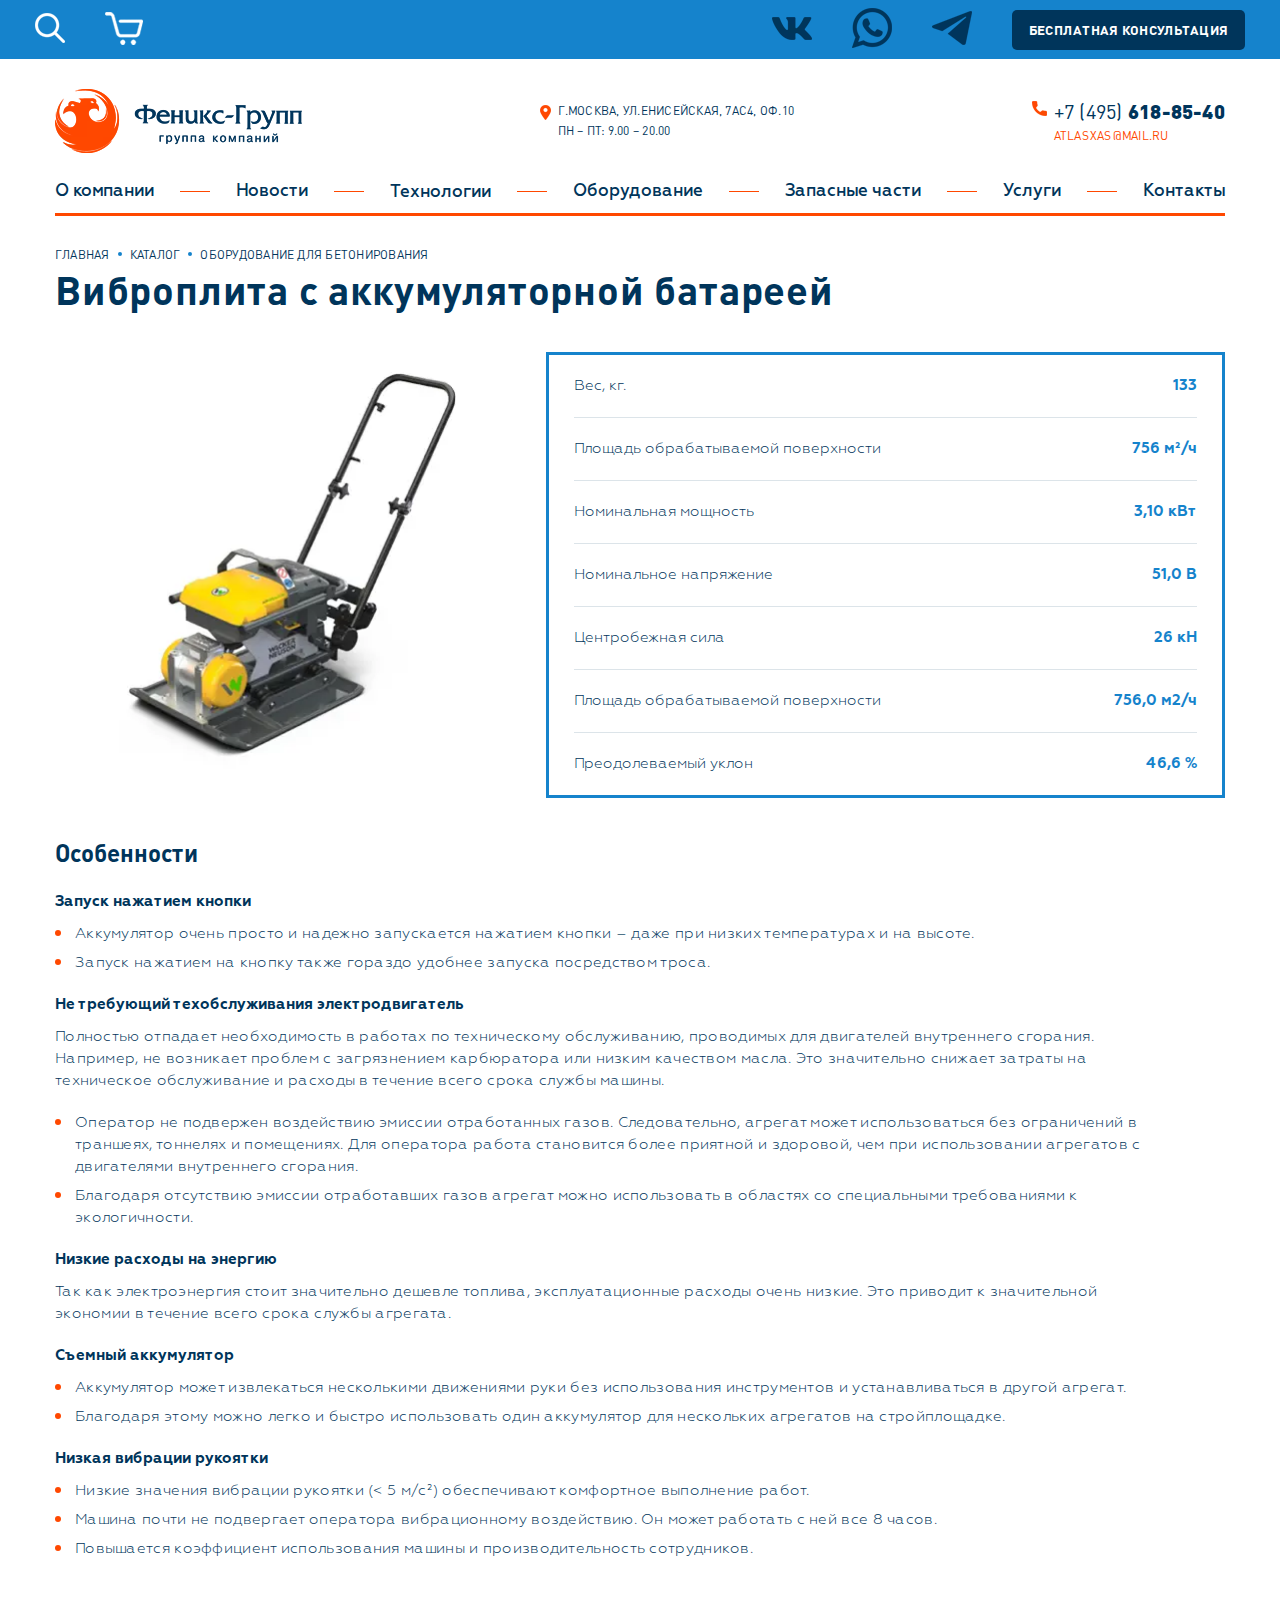
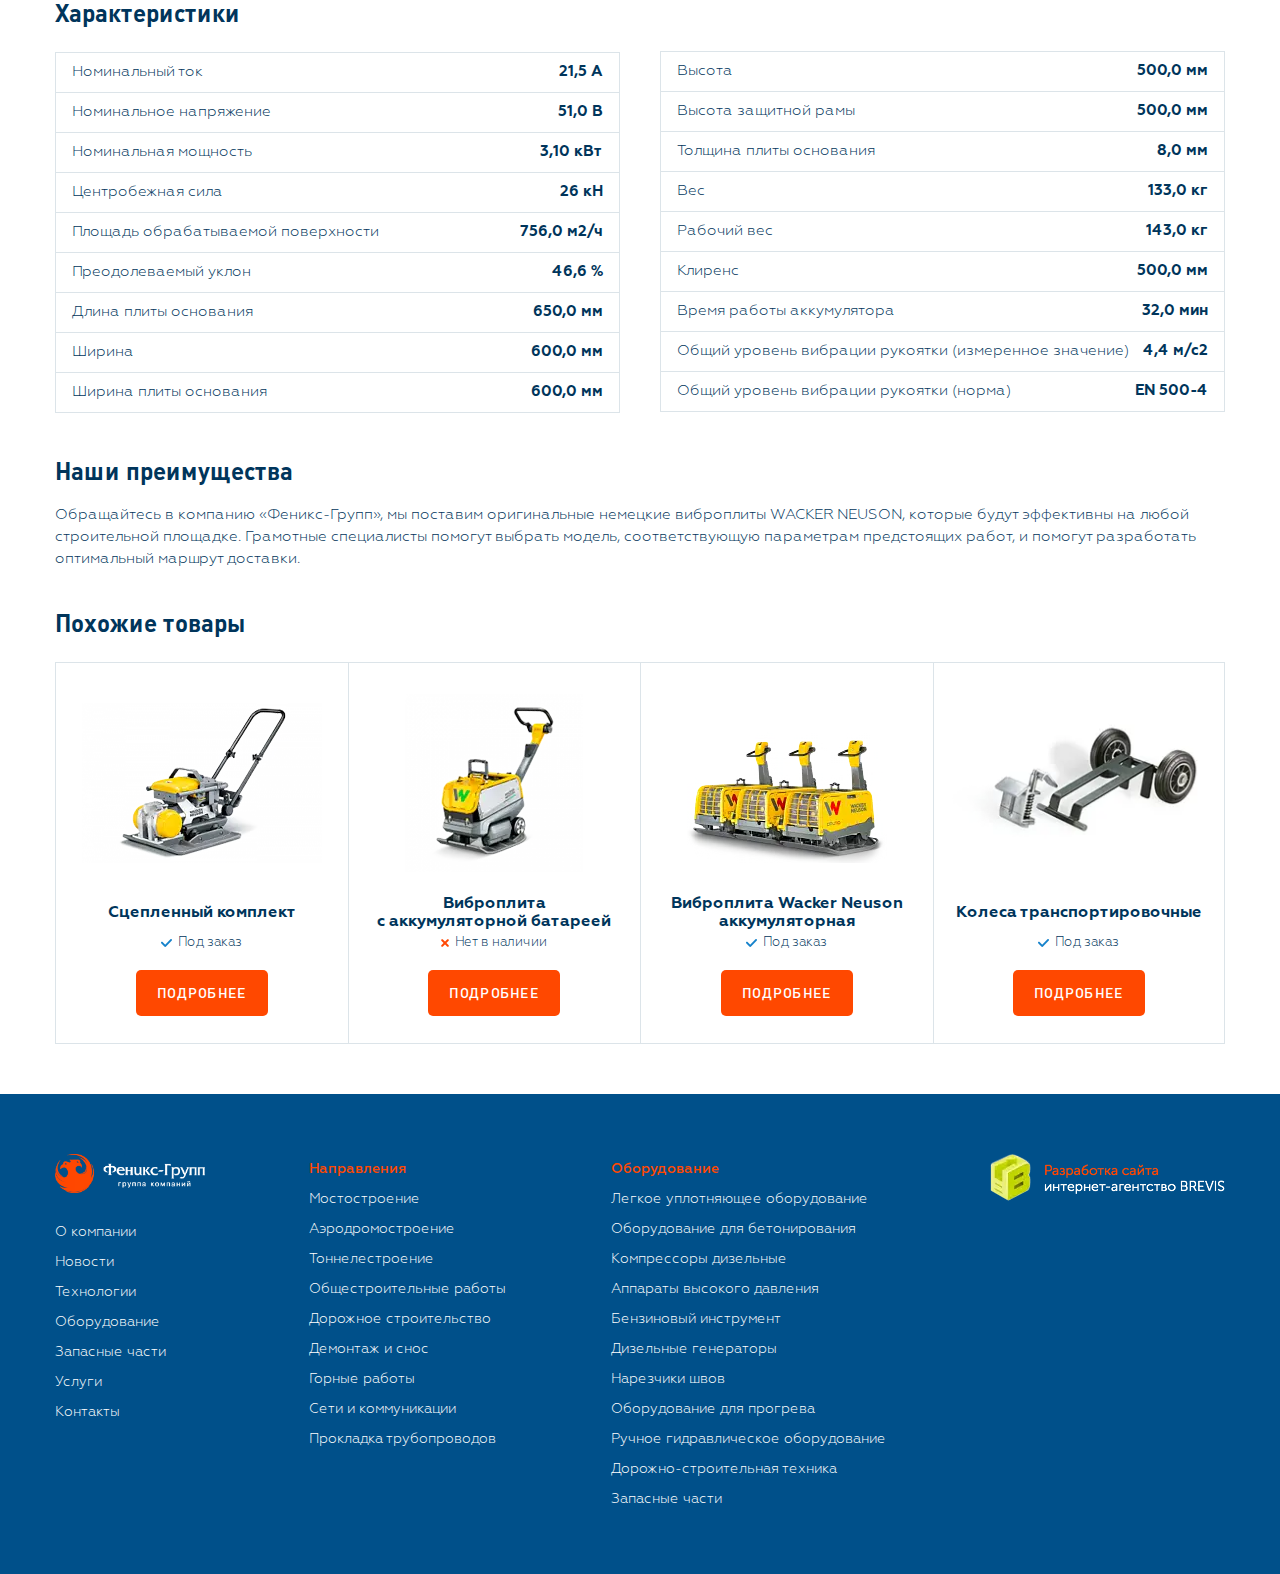
==== commit 30277207: "fixed bugs" ====
--- a/catalog-item.html
+++ b/catalog-item.html
@@ -332,7 +332,7 @@
         Виброплита <br> с аккумуляторной батареей
     </h3>
     <div class="product-card__status">
-        <img src="img/status.webp" alt="">
+        <img src="img/status2.webp" alt="">
         <span>Нет в наличии</span>
     </div>
     <a href="" class="product-card__btn m-btn m-btn-primary">
@@ -348,7 +348,7 @@
         Виброплита Wacker Neuson аккумуляторная
     </h3>
     <div class="product-card__status">
-        <img src="img/status2.webp" alt="">
+        <img src="img/status.webp" alt="">
         <span>Под заказ</span>
     </div>
     <a href="" class="product-card__btn m-btn m-btn-primary">
--- a/css/style.min.css
+++ b/css/style.min.css
@@ -1,2 +1,2 @@
-@font-face{font-family:Geometria;src:url(../fonts/Geometria-ExtraLight.ttf) format("ttf"),url(../fonts/Geometria-ExtraLight.woff2) format("woff2"),url(../fonts/Geometria-ExtraLight.woff) format("woff"),url(../fonts/Geometria-ExtraLight.eot) format("eot");font-weight:200;font-style:normal;font-display:swap}@font-face{font-family:Geometria;src:url(../fonts/Geometria-Light.ttf) format("ttf"),url(../fonts/Geometria-Light.woff2) format("woff2"),url(../fonts/Geometria-Light.woff) format("woff"),url(../fonts/Geometria-Light.eot) format("eot");font-weight:300;font-style:normal;font-display:swap}@font-face{font-family:Geometria;src:url(../fonts/Geometria-Medium.ttf) format("ttf"),url(../fonts/Geometria-Medium.woff2) format("woff2"),url(../fonts/Geometria-Medium.woff) format("woff"),url(../fonts/Geometria-Medium.eot) format("eot");font-weight:500;font-style:normal;font-display:swap}@font-face{font-family:Geometria;src:url(../fonts/Geometria-Bold.ttf) format("ttf"),url(../fonts/Geometria-Bold.woff2) format("woff2"),url(../fonts/Geometria-Bold.woff) format("woff"),url(../fonts/Geometria-Bold.eot) format("eot");font-weight:700;font-style:normal;font-display:swap}@font-face{font-family:Geometria;src:url(../fonts/Geometria-Heavy.ttf) format("ttf"),url(../fonts/Geometria-Heavy.woff2) format("woff2"),url(../fonts/Geometria-Heavy.woff) format("woff"),url(../fonts/Geometria-Heavy.eot) format("eot");font-weight:900;font-style:normal;font-display:swap}@font-face{font-family:"DIN Pro";src:url(../fonts/DINPro-Bold.ttf) format("ttf"),url(../fonts/DINPro-Bold.woff2) format("woff2"),url(../fonts/DINPro-Bold.woff) format("woff"),url(../fonts/DINPro-Bold.eot) format("eot");font-weight:700;font-style:normal;font-display:swap}@font-face{font-family:"DIN Pro";src:url(../fonts/DINPro.ttf) format("ttf"),url(../fonts/DINPro.woff2) format("woff2"),url(../fonts/DINPro.woff) format("woff"),url(../fonts/DINPro.eot) format("eot");font-weight:400;font-style:normal;font-display:swap}@font-face{font-family:"DIN Pro";src:url(../fonts/DINPro-Black.ttf) format("ttf"),url(../fonts/DINPro-Black.woff2) format("woff2"),url(../fonts/DINPro-Black.woff) format("woff"),url(../fonts/DINPro-Black.eot) format("eot");font-weight:900;font-style:normal;font-display:swap}@font-face{font-family:"DIN Pro";src:url(../fonts/DINPro-Medium.ttf) format("ttf"),url(../fonts/DINPro-Medium.woff2) format("woff2"),url(../fonts/DINPro-Medium.woff) format("woff"),url(../fonts/DINPro-Medium.eot) format("eot");font-weight:500;font-style:normal;font-display:swap}*,::after,::before{margin:0;padding:0;-webkit-box-sizing:border-box;box-sizing:border-box;-webkit-font-smoothing:antialiased!important;-webkit-tap-highlight-color:transparent;outline:0!important}h1,h2,h3,h4,h5,h6{font-weight:400}a,body,div,form,h1,h2,h3,h4,h5,li,p,ul{margin:0;padding:0;border:0;text-decoration:none;line-height:1}button,input,textarea{outline:0!important;-webkit-transition:.125s;-o-transition:.125s;transition:.125s;font-family:inherit}input:active,input[type=checkbox]:focus,input[type=file]:focus,input[type=radio]:focus,input[type=text]:focus{outline:0!important}::-webkit-input-placeholder{color:#222}::-moz-placeholder{color:#222}:-moz-placeholder{color:#222}:-ms-input-placeholder{color:#222}input::-webkit-inner-spin-button,input::-webkit-outer-spin-button{-webkit-appearance:none;margin:0}input[type=number]{-moz-appearance:textfield}html{height:100%;scroll-behavior:smooth;width:100%}svg{-ms-flex-negative:0;flex-shrink:0}path,svg{-webkit-transition:.125s;-o-transition:.125s;transition:.125s}a{color:inherit;text-decoration:none;-webkit-transition:125ms;-o-transition:125ms;transition:125ms}a:focus,a:hover{text-decoration:none!important}li,ul{margin:0;padding:0;list-style:none}address,i{line-height:inherit;font-style:normal}fieldset{min-width:0;padding:0;margin:0;border:0}button{cursor:pointer;border:none;outline:0;-webkit-box-sizing:border-box;box-sizing:border-box;-webkit-transition:125ms;-o-transition:125ms;transition:125ms;background-color:inherit}.swiper-button-next,.swiper-button-prev{z-index:2}.swiper-button-next::after,.swiper-button-prev::after{display:none}.wrapper{min-height:100vh;display:-webkit-box;display:-ms-flexbox;display:flex;-webkit-box-orient:vertical;-webkit-box-direction:normal;-ms-flex-direction:column;flex-direction:column;-ms-flex-negative:0;flex-shrink:0}.content{-webkit-box-flex:1;-ms-flex-positive:1;flex-grow:1;display:-webkit-box;display:-ms-flexbox;display:flex;-webkit-box-orient:vertical;-webkit-box-direction:normal;-ms-flex-direction:column;flex-direction:column}body{font-family:Geometria,sans-serif;font-weight:300;color:#00355b}body.fixed-body{overflow-y:hidden}.container{max-width:1240px;margin:0 auto;padding:0 35px}.accent-text,a:hover{color:#ff4800}@media screen and (max-width:400px){.container{padding:0 15px}}.line{position:relative}.line:before{content:'';width:210px;height:1px;background-color:#ff4800;right:100%;top:22px;display:block;position:absolute}.display1{font-size:40px;line-height:112.5%;font-weight:700;text-transform:uppercase;letter-spacing:.02em;font-family:"DIN Pro",sans-serif}.display2{font-size:24px;line-height:112.5%;font-weight:700;font-family:"DIN Pro",sans-serif}.display3{font-size:15px;line-height:22px;font-weight:700}.body-text{font-size:16px;line-height:160%;font-weight:300;letter-spacing:.02em}.body-text p{line-height:inherit}.body-text p:not(:last-child){margin-bottom:20px}@media screen and (max-width:576px){.display1{font-size:30px}.line:before{top:16px}.body-text{font-size:14px}}.m-btn{display:-webkit-box;display:-ms-flexbox;display:flex;-webkit-box-align:center;-ms-flex-align:center;align-items:center;-webkit-box-pack:center;-ms-flex-pack:center;justify-content:center;-webkit-transition:.225s ease-out;-o-transition:.225s ease-out;transition:.225s ease-out;font-size:14px;font-weight:500;text-transform:uppercase;letter-spacing:.02em;font-family:"DIN Pro",sans-serif;height:46px;padding:0 21px;border-radius:5px}.m-btn:focus{-webkit-box-shadow:none;box-shadow:none}.m-btn-primary{color:#fff;background-color:#ff4800}.m-btn-primary:hover{background-color:#cc3a00;color:#fff}.line-btn{position:relative}.line-btn:before{content:'';width:calc(100% + 40px);height:1px;background-color:inherit;top:50%;left:50%;-webkit-transform:translate(-50%,-50%);-ms-transform:translate(-50%,-50%);transform:translate(-50%,-50%);display:block;position:absolute;-webkit-transition:inherit;-o-transition:inherit;transition:inherit}.line-btn span{position:relative;z-index:2}.fg{position:relative;margin:0}.fg input,.fg select,.fg textarea{border-radius:5px;border:1px solid #dce4e9;padding:0 16px;height:46px;width:100%;font-size:18px;line-height:120%;background-color:transparent;color:#00355b}.fg input::-webkit-input-placeholder,.fg select::-webkit-input-placeholder,.fg textarea::-webkit-input-placeholder{color:rgba(0,53,91,.6)}.fg input::-moz-placeholder,.fg select::-moz-placeholder,.fg textarea::-moz-placeholder{color:rgba(0,53,91,.6)}.fg input:-ms-input-placeholder,.fg select:-ms-input-placeholder,.fg textarea:-ms-input-placeholder{color:rgba(0,53,91,.6)}.fg input::-ms-input-placeholder,.fg select::-ms-input-placeholder,.fg textarea::-ms-input-placeholder{color:rgba(0,53,91,.6)}.fg input::placeholder,.fg select::placeholder,.fg textarea::placeholder{color:rgba(0,53,91,.6)}.fg input:focus,.fg select:focus,.fg textarea:focus{border-color:#ff4800}.fg textarea{resize:none;padding-top:20px;padding-bottom:20px;height:120px}.fg select{-webkit-appearance:none;-moz-appearance:none;-ms-appearance:none;-o-appearance:none;appearance:none;background-image:url(../img/select_arrow.webp);background-repeat:no-repeat;background-position:right 17px center}.fg select::-ms-expand{display:none}.fg__icon{position:absolute;padding-right:14px;left:22px;top:50%;-webkit-transform:translateY(-50%);-ms-transform:translateY(-50%);transform:translateY(-50%);border-right:1px solid #dce4e9;display:-webkit-box;display:-ms-flexbox;display:flex;-webkit-box-align:center;-ms-flex-align:center;align-items:center}.fg__icon svg{width:27px;height:auto}.m-check{position:relative}.m-check input{position:absolute;opacity:0;width:100%;height:100%;left:0;top:0;z-index:2;cursor:pointer}.m-check input:checked+label::before{background-image:url(../img/check.svg)}.m-check label{padding-left:40px;position:relative;min-height:24px;font-size:15px;line-height:20px;cursor:pointer;display:-webkit-box;display:-ms-flexbox;display:flex;-webkit-box-align:center;-ms-flex-align:center;align-items:center}.m-check label:before{content:'';position:absolute;z-index:1;border-radius:4px;border:1px solid #dce4e9;background-repeat:no-repeat;background-position:center;width:24px;height:24px;left:0;top:50%;-webkit-transform:translateY(-50%);-ms-transform:translateY(-50%);transform:translateY(-50%)}.m-check a{position:relative;z-index:2;color:#ff4800;text-decoration:underline}.cartcalc{width:98px;height:46px;display:-webkit-box;display:-ms-flexbox;display:flex;-webkit-box-align:center;-ms-flex-align:center;align-items:center;border-radius:5px;border:1px solid #dce4e9;padding:0 15px}.cartcalc input{text-align:center;margin:0 2px;-webkit-box-flex:1;-ms-flex-positive:1;flex-grow:1;width:100%;font-size:15px;font-weight:300;letter-spacing:.002em;border:none}.cartcalc button{-ms-flex-negative:0;flex-shrink:0;display:-webkit-box;display:-ms-flexbox;display:flex;-webkit-box-align:center;-ms-flex-align:center;align-items:center}.swiper-pagination{z-index:1}.num-pag{display:-webkit-box;display:-ms-flexbox;display:flex;-webkit-box-align:center;-ms-flex-align:center;align-items:center}.num-pag .swiper-pagination-bullet{width:unset;height:unset;opacity:1;background-color:transparent!important;font-size:20px;font-weight:900;font-family:"DIN Pro",sans-serif;display:-webkit-box;display:-ms-flexbox;display:flex;-webkit-box-align:center;-ms-flex-align:center;align-items:center;margin:0!important}.num-pag .swiper-pagination-bullet:not(:last-child):after{-ms-flex-negative:0;flex-shrink:0;content:'';width:13px;height:1px;display:block;background-color:#ff4800;margin:0 10px}.num-pag .swiper-pagination-bullet-active{color:#ff4800}.round-pag .swiper-pagination-bullet{width:12px;height:12px;background-color:#00355b;opacity:1;margin:0 9px!important}.round-pag .swiper-pagination-bullet-active{background-color:#ff4800}.line-pag{position:relative;-webkit-box-pack:center;-ms-flex-pack:center;justify-content:center}.line-pag:after,.line-pag:before{content:'';display:block;width:40px;height:1px;background-color:#ff4800;margin:0 10px;position:relative;-webkit-box-pack:center;-ms-flex-pack:center;justify-content:center}.line-pag .swiper-pagination-bullet{color:#ff4800}.line-pag .swiper-pagination-bullet-active{color:#00355b}.breadcrumbs{margin:30px 0 5px}.breadcrumbs__item{font-size:12px;text-transform:uppercase;letter-spacing:.02em;color:#00355b;position:relative;font-weight:400;display:inline;font-family:"DIN Pro",sans-serif}.breadcrumbs__item:not(:first-child):before{content:'';z-index:1;width:4px;height:4px;border-radius:50%;background-color:#1583cc;margin:0 8px 0 4px;display:inline-block;-webkit-transform:translateY(-3px);-ms-transform:translateY(-3px);transform:translateY(-3px)}.equip-card{position:relative;display:block}.equip-card__img{position:relative;padding-bottom:100%;border:2px solid #ff4800}.equip-card__img img{position:absolute;top:0;left:0;width:100%;height:100%;-o-object-fit:cover;object-fit:cover}.equip-card__title{position:absolute;top:50%;left:50%;-webkit-transform:translate(-50%,-50%);-ms-transform:translate(-50%,-50%);transform:translate(-50%,-50%);font-size:20px;line-height:125%;font-weight:700;text-align:center;width:100%;padding:0 5px}.certificate-card{display:block}.certificate-card__img{display:block;position:relative;padding-bottom:143%}.certificate-card__img img{position:absolute;top:0;left:0;width:100%;height:100%;-o-object-fit:cover;object-fit:cover}.advantages-card{position:relative;padding-bottom:100%;border:1px solid #dce4e9}.advantages-card__content{position:absolute;top:0;left:0;width:100%;height:100%;display:-webkit-box;display:-ms-flexbox;display:flex;-webkit-box-orient:vertical;-webkit-box-direction:normal;-ms-flex-direction:column;flex-direction:column;-webkit-box-align:center;-ms-flex-align:center;align-items:center;text-align:center;-webkit-box-pack:center;-ms-flex-pack:center;justify-content:center}.advantages-card__icon{height:77px;display:-webkit-box;display:-ms-flexbox;display:flex;-webkit-box-align:center;-ms-flex-align:center;align-items:center;-webkit-box-pack:center;-ms-flex-pack:center;justify-content:center}.advantages-card__icon img{margin:0 auto;max-height:100%;display:block}.advantages-card__title{margin-top:20px;text-align:center;font-size:18px;line-height:140%;font-weight:700;overflow:hidden;white-space:nowrap;-o-text-overflow:ellipsis;text-overflow:ellipsis}.advantages-card__desc{margin-top:5px;overflow:hidden;display:-webkit-box;-webkit-line-clamp:2;-webkit-box-orient:vertical}.news-card{display:-webkit-box;display:-ms-flexbox;display:flex;-webkit-box-align:center;-ms-flex-align:center;align-items:center}.news-card__img{width:100px;height:100px;-ms-flex-negative:0;flex-shrink:0;margin-right:15px}.news-card__img img{width:100%;height:100%;-o-object-fit:cover;object-fit:cover}.news-card__date{font-size:16px;line-height:125%;font-weight:200;color:#041622}.news-card__title{font-size:15px;line-height:133%;font-weight:700;margin-top:8px}.product-card{border:1px solid #dce4e9;padding:30px 12px 27px;display:-webkit-box;display:-ms-flexbox;display:flex;-webkit-box-orient:vertical;-webkit-box-direction:normal;-ms-flex-direction:column;flex-direction:column;-webkit-box-align:center;-ms-flex-align:center;align-items:center;text-align:center}.product-card__img{height:180px;display:-webkit-box;display:-ms-flexbox;display:flex;-webkit-box-align:center;-ms-flex-align:center;align-items:center;-webkit-box-pack:center;-ms-flex-pack:center;justify-content:center}.product-card__img img{max-height:100%;max-width:100%}.product-card__title{margin-top:21px;font-size:16px;line-height:18px;font-weight:700}.product-card__status{margin:5px 0 19px;display:-webkit-box;display:-ms-flexbox;display:flex;-webkit-box-align:center;-ms-flex-align:center;align-items:center;-webkit-box-pack:center;-ms-flex-pack:center;justify-content:center;font-size:13px;line-height:120%}.product-card__status img{margin-right:6px;-ms-flex-negative:0;flex-shrink:0}.product-card__btn{margin-top:auto}@media screen and (max-width:992px){.equip-card__title{font-size:18px}}@media screen and (max-width:768px){.equip-card__title{font-size:20px}}.modal{background:rgba(0,0,0,.87);position:fixed;left:0;top:0;width:100%;height:100vh;overflow-y:auto;display:-webkit-box;display:-ms-flexbox;display:flex;-webkit-box-align:center;-ms-flex-align:center;align-items:center;-webkit-box-pack:center;-ms-flex-pack:center;justify-content:center;z-index:1000;opacity:0;pointer-events:none}.modal--active{opacity:1;pointer-events:unset}.modal__dialog{border-radius:8px;background-color:#fff;width:720px;max-height:100vh;overflow-y:auto;padding:32px;position:relative}.modal__desc,.modal__title{text-align:center}.modal__desc{margin-top:20px}.modal__close{position:absolute;top:20px;right:20px}.modal__close svg{width:30px;height:auto}.modal__form{display:grid;grid-template-columns:1fr 1fr;gap:16px;margin-top:17px}.modal__hint{font-size:16px}.modal__btn{height:64px;width:100%}.modal .fg input{height:64px}@media screen and (min-width:768px){.modal__btn{grid-column:2/3;grid-row:3/4}.modal .fg--text{grid-column:2/3;grid-row:1/3}.modal .fg--text textarea{height:100%}}.modal__check{grid-column:1/-1}@media screen and (max-width:992px){.modal__dialog{padding:40px 16px 70px}}@media screen and (max-width:768px){.modal__form{grid-template-columns:100%}}.sidebar{position:fixed;top:0;left:0;height:100vh;background-color:#1583cc;width:86px;display:-webkit-box;display:-ms-flexbox;display:flex;-webkit-box-orient:vertical;-webkit-box-direction:normal;-ms-flex-direction:column;flex-direction:column;padding:30px 0}.sidebar__nav{display:-webkit-box;display:-ms-flexbox;display:flex;-webkit-box-orient:vertical;-webkit-box-direction:normal;-ms-flex-direction:column;flex-direction:column;-webkit-box-align:center;-ms-flex-align:center;align-items:center}.sidebar__btn:not(:last-child){margin-bottom:40px}.sidebar__btn img,.sidebar__social img{-webkit-transition:.3s;-o-transition:.3s;transition:.3s}.sidebar__btn:hover img,.sidebar__social:hover img{-webkit-transform:translateY(-10px);-ms-transform:translateY(-10px);transform:translateY(-10px)}.sidebar__bottom{margin-top:auto;padding-top:40px;display:-webkit-box;display:-ms-flexbox;display:flex;-webkit-box-orient:vertical;-webkit-box-direction:normal;-ms-flex-direction:column;flex-direction:column;-webkit-box-align:center;-ms-flex-align:center;align-items:center}.sidebar__socials{display:-webkit-box;display:-ms-flexbox;display:flex;-webkit-box-orient:vertical;-webkit-box-direction:normal;-ms-flex-direction:column;flex-direction:column;-webkit-box-align:center;-ms-flex-align:center;align-items:center}.sidebar__social:not(:last-child){margin-bottom:50px}.sidebar__consult{width:46px;height:243px;background-color:#00355b;border-radius:5px;margin-top:100px;position:relative}.sidebar__consult:hover{background-color:#001728}.sidebar__consult span{line-height:30px;font-weight:700;font-family:"DIN Pro",sans-serif;text-transform:uppercase;letter-spacing:.02em;color:#fff}@media screen and (min-width:1401px){.sidebar__consult span{top:50%;left:50%;position:absolute;-webkit-writing-mode:tb-rl;-ms-writing-mode:tb-rl;writing-mode:tb-rl;-webkit-transform:rotate(-180deg) translate(50%,50%);-ms-transform:rotate(-180deg) translate(50%,50%);transform:rotate(-180deg) translate(50%,50%);white-space:nowrap}}.header{position:relative;z-index:4}.header__inner{display:-webkit-box;display:-ms-flexbox;display:flex;-webkit-box-align:center;-ms-flex-align:center;align-items:center;-webkit-box-pack:justify;-ms-flex-pack:justify;justify-content:space-between;-ms-flex-wrap:wrap;flex-wrap:wrap}.header__logo{display:block;width:247px}.header__logo img{width:100%;display:block}.header__item{display:-webkit-box;display:-ms-flexbox;display:flex}.header__icon{-ms-flex-negative:0;flex-shrink:0;margin-right:7px}.header__info{font-size:12px;font-family:"DIN Pro",sans-serif;display:grid;grid-template-columns:100%;gap:8px;font-weight:400;text-transform:uppercase;letter-spacing:.02em}.header__phone{font-size:20px}.header__phone b{font-weight:900}.header__mail{color:#ff4800}.header--light{color:#fff}.header--light .nav{padding-bottom:0;border:none}.burger{display:none}.navbar{padding-top:51px}.nav{width:100%;margin-top:45px;display:-webkit-box;display:-ms-flexbox;display:flex;-webkit-box-align:center;-ms-flex-align:center;align-items:center;-webkit-box-pack:justify;-ms-flex-pack:justify;justify-content:space-between;padding-bottom:7px;border-bottom:3px solid #ff4800}.nav__item{position:relative;font-size:17px;line-height:30px;font-weight:500;letter-spacing:.002em;display:-webkit-box;display:-ms-flexbox;display:flex;-webkit-box-align:center;-ms-flex-align:center;align-items:center;white-space:nowrap}.nav__item:not(:last-child){-webkit-box-flex:1;-ms-flex-positive:1;flex-grow:1;-webkit-box-pack:justify;-ms-flex-pack:justify;justify-content:space-between}.nav__item:not(:last-child):after{content:'';width:50px;height:1px;-ms-flex-negative:1;flex-shrink:1;background-color:#ff4800;display:block;margin:0 auto}.nav__item--active .nav__hidden{opacity:1;pointer-events:unset;-webkit-transform:translateY(0);-ms-transform:translateY(0);transform:translateY(0)}.nav__hidden{position:absolute;top:0;left:0;min-width:100%;padding-top:30px}.nav__hidden-inner{border:1px solid #ff4800;background-color:#fff}@media screen and (min-width:901px){.nav__hidden{-webkit-transition:.3s;-o-transition:.3s;transition:.3s;opacity:0;-webkit-transform:translateY(50%);-ms-transform:translateY(50%);transform:translateY(50%)}}.nav__show:hover{cursor:pointer;color:#ff4800}.nav__sublink{display:-webkit-box;display:-ms-flexbox;display:flex;-webkit-box-align:center;-ms-flex-align:center;align-items:center;height:45px;padding:0 30px}.nav__sublink:not(last-child){border-bottom:1px solid #ff4800}.nav__sublink:hover{background-color:#ff4800;color:#fff}@media screen and (max-height:800px){.sidebar__btn:not(:last-child),.sidebar__social:not(:last-child){margin-bottom:25px}.sidebar__consult{margin-top:50px}}@media screen and (max-width:1400px){.header__btn{display:none}.sidebar{position:static;-webkit-box-align:center;-ms-flex-align:center;align-items:center;-webkit-box-orient:horizontal;-webkit-box-direction:normal;-ms-flex-direction:row;flex-direction:row;width:100%;height:59px;padding:0 35px}.sidebar__bottom,.sidebar__nav,.sidebar__socials{-webkit-box-align:center;-ms-flex-align:center;align-items:center;-webkit-box-orient:horizontal;-webkit-box-direction:normal;-ms-flex-direction:row;flex-direction:row}.sidebar__btn:not(:last-child),.sidebar__social:not(:last-child){margin:0 40px 0 0}.sidebar__bottom{margin:0 0 0 auto;padding:0}.sidebar__consult{width:233px;height:40px;margin:0 0 0 40px}.nav{margin-top:23px}.nav__item:after{width:30px!important}.navbar{padding-top:30px}}@media screen and (max-width:1320px){.nav__item:after{width:30px!important}}@media screen and (max-width:992px){.nav__item:after{width:16px!important}}@media screen and (max-width:900px){.nav{position:fixed;left:0;top:200px;width:100%;height:calc(100vh - 200px);-webkit-box-orient:vertical;-webkit-box-direction:normal;-ms-flex-direction:column;flex-direction:column;-webkit-box-pack:unset;-ms-flex-pack:unset;justify-content:unset;padding:20px 35px;overflow-y:auto;opacity:0;pointer-events:none;-webkit-transition:.3s;-o-transition:.3s;transition:.3s;margin:0;background-color:#00508a;z-index:10}.nav__item{display:block;font-size:20px;-webkit-box-flex:unset!important;-ms-flex-positive:unset!important;flex-grow:unset!important;margin:0 auto 25px 0}.nav__item:after{display:none!important}.nav__hidden{position:static;padding-top:15px;display:none}.nav__hidden-inner{border:none;background-color:transparent}.nav__sublink{border:none!important;padding:0 0 0 30px;font-size:18px}.navbar{padding:21px 0;-webkit-transition:.3s;-o-transition:.3s;transition:.3s}.burger{position:absolute;right:0;top:50%;-webkit-transform:translateY(-50%);-ms-transform:translateY(-50%);transform:translateY(-50%);width:30px;height:30px;display:-webkit-box;display:-ms-flexbox;display:flex;-webkit-box-align:center;-ms-flex-align:center;align-items:center}.burger span{display:block;width:100%;height:4px;border-radius:4px;background:red;left:0;-webkit-transition:.3s;-o-transition:.3s;transition:.3s}.burger span:nth-child(1){position:absolute;top:0}.burger span:nth-child(3){position:absolute;bottom:0}.header__inner{display:block;position:relative;padding:0 40px 0 50%}.header__logo{position:absolute;left:0;top:50%;-webkit-transform:translateY(-50%);-ms-transform:translateY(-50%);transform:translateY(-50%)}.header__item:not(:last-child){margin-bottom:17px}.header._open .burger span:nth-child(1){-webkit-transform:rotate(-45deg) translate(-13px,5px);-ms-transform:rotate(-45deg) translate(-13px,5px);transform:rotate(-45deg) translate(-13px,5px)}.header._open .burger span:nth-child(2){-webkit-transform:scale(0);-ms-transform:scale(0);transform:scale(0)}.header._open .burger span:nth-child(3){-webkit-transform:rotate(45deg) translate(-13px,-5px);-ms-transform:rotate(45deg) translate(-13px,-5px);transform:rotate(45deg) translate(-13px,-5px)}.header._open .nav{opacity:1;pointer-events:unset}.header._open .navbar{background-color:#00508a}.sidebar__consult{font-size:12px;width:204px;margin-left:20px}.sidebar__btn:not(:last-child),.sidebar__social:not(:last-child){margin-right:20px}.sidebar__btn img,.sidebar__social img{max-width:31px}}@media screen and (max-width:620px){.header__inner{padding:0;display:-webkit-box;display:-ms-flexbox;display:flex}.header__item{display:none}.header__logo{position:static;-webkit-transform:unset;-ms-transform:unset;transform:unset;width:185px}.burger{position:relative;-webkit-transform:unset;-ms-transform:unset;transform:unset}.navbar{padding:30px 0}.nav{top:165px;height:calc(100vh - 165px)}}@media screen and (max-width:550px){.sidebar__nav{display:none}.sidebar__bottom{-webkit-box-flex:1;-ms-flex-positive:1;flex-grow:1;-webkit-box-pack:justify;-ms-flex-pack:justify;justify-content:space-between}.sidebar__social img{max-width:25px}.sidebar__social:not(:last-child){margin-right:15px}}@media screen and (max-width:400px){.sidebar{padding:0 15px}}.footer{background-color:#00508a;padding:60px 0;color:#fff}.footer__logo{display:block;width:150px;margin-bottom:24px}.footer__logo img{width:100%;display:block}.footer__inner{display:grid;grid-template-columns:repeat(4,auto);-webkit-box-pack:justify;-ms-flex-pack:justify;justify-content:space-between}.footer__link,.footer__title{font-size:14px;line-height:30px}.footer__title{font-weight:500}.footer__link{font-weight:300;display:block}.footer__logo2{width:235px;display:block}.footer__logo2 img{width:100%;display:block}@media screen and (max-width:1200px){.footer__inner{grid-template-columns:repeat(3,auto);gap:23px}.footer__col:nth-child(3){grid-row:1/3;grid-column:3/4}.footer__col:nth-child(4){grid-column:1/3;grid-row:2/3}}@media screen and (max-width:768px){.footer__logo{width:130px;margin-bottom:28px}.footer__logo2{width:220px}.footer__link,.footer__title{font-size:12px;line-height:14px}.footer__link:not(:last-child),.footer__title:not(:last-child){margin-bottom:10px}}@media screen and (max-width:576px){.footer{padding-top:55px}.footer__inner{grid-template-columns:repeat(2,auto)}.footer__col:nth-child(3){display:none}.footer__logo{width:115px}}.main{margin-top:-190px;color:#fff;overflow:hidden;position:relative}.main__slide{min-height:850px;height:auto;padding-top:180px;background-size:cover;background-position:center;overflow:hidden}.main__content{padding:170px 0}.main__title{max-width:410px}.main__desc{margin-top:25px;font-size:19px;line-height:147%;letter-spacing:.02em;max-width:740px}.main__btn{margin-top:31px;width:160px}.main__nav{position:absolute;bottom:170px;width:100%;z-index:2}.main .swiper-wrapper{-webkit-box-align:stretch;-ms-flex-align:stretch;align-items:stretch}.main .swiper-pagination{position:static;text-align:left;padding-left:190px;min-height:46px;display:-webkit-box;display:-ms-flexbox;display:flex;-webkit-box-align:center;-ms-flex-align:center;align-items:center}.equip{color:#fff;background-color:#00508a;padding:60px 0}.equip__title{max-width:315px}@media screen and (min-width:576px){.equip__grid{margin-top:50px;display:grid;grid-template-columns:repeat(3,calc(100% / 3));-webkit-transform:unset!important;-ms-transform:unset!important;transform:unset!important}}.equip .swiper-slide{width:100%!important}.equip .swiper-pagination{display:none}.about{padding:50px 0;color:#041622}.about__title{max-width:230px}.about__text{margin-top:50px;-webkit-column-count:2;-moz-column-count:2;column-count:2;-webkit-column-gap:130px;-moz-column-gap:130px;column-gap:130px}.certificates{margin-top:46px}.certificates .swiper-container{overflow:hidden}.certificates .swiper-pagination{margin-top:45px}.advantages{margin-top:60px}@media screen and (min-width:577px){.advantages .swiper-wrapper{display:grid;-webkit-transform:unset!important;-ms-transform:unset!important;transform:unset!important}.advantages .swiper-slide{width:100%!important}.advantages .swiper-pagination{display:none}}@media screen and (min-width:993px){.advantages .swiper-wrapper{grid-template-columns:repeat(4,25%)}.advantages .advantages-card:not(:last-child){border-right:none}}.partners{display:-webkit-box;display:-ms-flexbox;display:flex;-webkit-box-align:center;-ms-flex-align:center;align-items:center;-webkit-box-pack:justify;-ms-flex-pack:justify;justify-content:space-between;-ms-flex-wrap:wrap;flex-wrap:wrap;margin-top:130px}.partners__item{height:92px;display:-webkit-box;display:-ms-flexbox;display:flex;-webkit-box-align:center;-ms-flex-align:center;align-items:center;max-width:195px}.partners__item img{max-width:100%;max-height:100%}.news{padding:50px 0;border-top:1px solid #dce4e9}.news__top{display:-webkit-box;display:-ms-flexbox;display:flex;-webkit-box-align:center;-ms-flex-align:center;align-items:center;-webkit-box-pack:justify;-ms-flex-pack:justify;justify-content:space-between}.news__link{width:160px}.contacts,.news__slider{margin-top:50px;overflow:hidden}.contacts__inner{display:grid;grid-template-columns:400px auto;gap:20px}.contacts__title{max-width:220px}.contacts__select{margin-top:55px;max-width:240px}.contacts__map{height:521px;width:1120px}.contacts__map iframe{width:100%;height:100%;display:block}.contacts__items{margin-top:35px;display:grid;grid-template-columns:100%;gap:22px}.contacts__item{display:-webkit-box;display:-ms-flexbox;display:flex}.contacts__icon{width:16px;display:block;-ms-flex-negative:0;flex-shrink:0;margin-right:10px}.contacts__icon img{max-width:100%}.contacts__subtitle{font-weight:500;margin-bottom:4px}.contacts__desc,.contacts__subtitle{font-size:16px;line-height:22px;letter-spacing:.02em}.contacts__desc{font-weight:300}.contacts__desc a{display:block;line-height:inherit}@media screen and (max-width:1200px){.about__text{-webkit-column-gap:30px;-moz-column-gap:30px;column-gap:30px}.partners{margin:30px 0 0 -20px;width:calc(100% + 40px)}.partners__item{max-width:152px;height:71px;margin:30px 20px 0}.contacts__map{width:calc(100% + 35px)}}@media screen and (max-width:992px) and (min-width:577px){.advantages .swiper-wrapper{grid-template-columns:repeat(2,50%)}.advantages .advantages-card:nth-child(odd){border-right:none}}@media screen and (max-width:992px){.main{margin-top:-170px}.main__slide{padding-top:130px;min-height:unset}.main__content{padding:103px 0 113px}.main__nav{bottom:113px}.about__text{-webkit-column-count:1;-moz-column-count:1;column-count:1}.advantages{margin-top:50px}.partners__item{max-width:114px;height:54px}.contacts__inner{grid-template-columns:330px auto;gap:25px 15px}}@media screen and (max-width:768px){.contacts{margin-top:10px}.contacts__inner{grid-template-columns:100%}.contacts__select{margin-top:47px}.contacts__map{height:350px;width:calc(100% + 70px);margin-left:-35px}}@media screen and (max-width:768px) and (min-width:576px){.contacts__items{grid-template-columns:1fr 1fr;gap:28px}.contacts__item:nth-child(4){grid-column:1/2;grid-row:2/3}}@media screen and (max-width:620px){.main{margin-top:-110px}.main__slide{padding-top:85px}}@media screen and (max-width:576px){.main__desc{font-size:14px;line-height:22px}.equip .swiper-container{margin-top:35px;overflow:hidden}.equip .swiper-pagination{position:static;display:-webkit-box;display:-ms-flexbox;display:flex;-webkit-box-align:center;-ms-flex-align:center;align-items:center;-webkit-box-pack:center;-ms-flex-pack:center;justify-content:center;margin-top:40px}.about__text{margin-top:30px}.advantages .swiper-container{overflow:hidden}.advantages .swiper-pagination{margin-top:40px;display:-webkit-box;display:-ms-flexbox;display:flex}.news__link{width:140px}.contacts__inner{gap:35px}.contacts__select{margin-top:37px}.contacts__items{margin-top:24px}.contacts__map{height:450px}}.catalog-item{padding-bottom:50px}.catalog-item__title{text-transform:unset}.catalog-item__inner{display:grid;grid-template-columns:36% auto;margin-top:40px;gap:6%}.catalog-item__img img{width:100%;display:block}.catalog-item__props{border:3px solid #1583cc;padding:0 25px}.catalog-item__prop{padding:20px 0;display:-webkit-box;display:-ms-flexbox;display:flex;-webkit-box-align:center;-ms-flex-align:center;align-items:center;-webkit-box-pack:justify;-ms-flex-pack:justify;justify-content:space-between;font-size:15px;line-height:22px}.catalog-item__prop:not(:last-child){border-bottom:1px solid #dce4e9}.catalog-item__prop-desc{font-weight:700;color:#1583cc;white-space:nowrap;margin-left:5px}.features{margin-top:42px}.features__title{margin-bottom:24px}.features__group{max-width:1090px}.features__group:not(:last-child){margin-bottom:20px}.features__subtitle{margin-bottom:10px}.features__desc{font-size:15px;line-height:22px;font-weight:300}.features__desc p,.features__desc ul{line-height:inherit}.features__desc li{display:-webkit-box;display:-ms-flexbox;display:flex;line-height:inherit}.features__desc li:before{content:'';width:6px;height:6px;border-radius:50%;-ms-flex-negative:0;flex-shrink:0;margin-right:14px;background-color:#ff4800;-webkit-transform:translateY(7px);-ms-transform:translateY(7px);transform:translateY(7px)}.features__desc li:not(:last-child){margin-bottom:7px}.props{margin-top:40px}.props__grid{margin-top:25px;-webkit-column-count:2;-moz-column-count:2;column-count:2;-webkit-column-gap:40px;-moz-column-gap:40px;column-gap:40px}.props__item{width:100%;display:-webkit-inline-box;display:-ms-inline-flexbox;display:inline-flex;-webkit-box-align:center;-ms-flex-align:center;align-items:center;-webkit-box-pack:justify;-ms-flex-pack:justify;justify-content:space-between;min-height:41px;border:1px solid #dce4e9;padding:3px 16px;font-size:15px;line-height:120%;font-weight:300}.props__item:not(:first-child){margin-top:-1px}.props__item-desc{white-space:nowrap;font-weight:700}.catalog-advantages{margin-top:45px}.catalog-advantages__desc{margin-top:20px;font-size:15px;line-height:22px;font-weight:300}.product{margin-top:40px}.product__slider{margin-top:25px}.product .swiper-container{overflow:hidden;padding:0 1px;width:calc(100% + 2px);margin-left:-1px}.product .swiper-wrapper{-webkit-box-align:stretch;-ms-flex-align:stretch;align-items:stretch}.product .swiper-pagination{display:none;position:static;margin-top:19px}.product .product-card{height:auto}.product .product-card:not(:last-child){border-right:none}@media screen and (max-width:1024px){.catalog-item__inner{grid-template-columns:37.5% auto;gap:1.5%}.features{margin-top:32px}.props__grid{-webkit-column-count:1;-moz-column-count:1;column-count:1}}@media screen and (max-width:800px){.catalog-item__inner{grid-template-columns:100%;gap:32px;margin-top:28px}.catalog-item__img{max-width:345px;margin:0 auto}}@media screen and (max-width:576px){.catalog-item__props{padding:0 20px}.catalog-item__prop{font-size:14px;line-height:20px;padding:14px 0;min-height:60px}.props__item{font-size:14px}.catalog-advantages{margin-top:25px}.catalog-advantages__desc{margin-top:20px}.product .swiper-pagination{display:-webkit-box;display:-ms-flexbox;display:flex}}.zap{padding-bottom:45px}.zap__title{text-transform:unset}.zap__desc{margin-top:40px;font-size:15px;line-height:22px;font-weight:300}.zap__btn{width:200px;margin:30px auto 0}.zap-table{margin-top:25px}.zap-table__head{padding:17px 0;border-bottom:3px solid #ff4800;font-size:17px;font-weight:500;letter-spacing:.002em}.zap-table__row{display:grid;grid-template-columns:auto 38.9%;gap:5px}.zap-table__title{font-size:15px;line-height:22px;font-weight:300}.zap-table__item{-webkit-box-align:center;-ms-flex-align:center;align-items:center;padding:10px 0;border-bottom:1px solid #dce4e9}.zap-table__nav{display:-webkit-box;display:-ms-flexbox;display:flex;-webkit-box-align:center;-ms-flex-align:center;align-items:center;-webkit-box-pack:justify;-ms-flex-pack:justify;justify-content:space-between}.zap-table__add{width:176px;height:46px;background-color:rgba(180,180,180,.2);border-radius:5px;font-size:14px;font-weight:500;text-transform:uppercase;letter-spacing:.02em;font-family:"DIN Pro",sans-serif;color:#ff4800;-webkit-transition:color .3s;-o-transition:color .3s;transition:color .3s}.zap-table__add--active{font-size:0;color:#00355b}.zap-table__add--active:before{content:'добавлено';font-size:14px}@media screen and (max-width:992px){.zap-table__row{grid-template-columns:auto 294px}}@media screen and (max-width:768px){.zap-table__row{grid-template-columns:auto 164px}.zap-table__title{font-size:14px;line-height:17px}.zap-table__add{width:46px;font-size:0;background-image:url(../img/cart2.png);background-position:center;background-repeat:no-repeat}.zap-table__add:before{display:none}.zap-table__add--active{background-image:url(../img/status.webp);background-size:18px auto}}.catalog{overflow:hidden}.catalog__title{margin-bottom:35px}.catalog__title br{display:none}.catalog__content{padding-bottom:50px;position:relative}.catalog__content:not(:last-child){margin-bottom:40px}.catalog__content:not(:first-child):after{content:'';position:absolute;left:-5000px;bottom:0;width:calc(100% + 10000px);height:1px;background-color:#e8edf1}.catalog__subtitle{font-size:24px;line-height:120%;font-weight:700;color:#00355b;margin-bottom:20px}.catalog__desc p{font-size:15px;line-height:160%;font-weight:300;color:#00355b}.catalog__desc p:not(:last-child){margin-bottom:20px}.catalog__img{float:left;margin:0 28px 17px 0}.catalog__img img{width:100%;height:auto}.catalog__links{display:grid;grid-template-columns:1fr 1fr;gap:40px;margin-top:35px}.catalog__links-left,.catalog__links-right{border:1px solid #dce4e9}.catalog__link{display:-webkit-box;display:-ms-flexbox;display:flex;-webkit-box-pack:justify;-ms-flex-pack:justify;justify-content:space-between;-webkit-box-align:center;-ms-flex-align:center;align-items:center;padding:15px;font-size:14px;line-height:120%;font-weight:300;color:#00355b}.catalog__link:not(:last-child){border-bottom:1px solid #dce4e9}.catalog__link span{position:relative}.catalog__link span:after{content:'';position:absolute;left:0;bottom:0;width:100%;height:1px;background-color:#ff4800;opacity:0}.catalog__link i{margin-left:10px}.catalog__link:hover span:after{-webkit-transition:.5s;-o-transition:.5s;transition:.5s;opacity:1}@media screen and (max-width:1200px){.catalog__links{gap:30px;margin-top:25px}}@media screen and (max-width:992px){.catalog__title br{display:block}.catalog__links{display:block;max-width:440px;border-top:1px solid #dce4e9;border-right:1px solid #dce4e9;border-left:1px solid #dce4e9}.catalog__links-left,.catalog__links-right{border:none}.catalog__link{border-bottom:1px solid #dce4e9}}@media screen and (max-width:768px){.catalog__img{margin:0 15px 15px 0;max-width:213px}}@media screen and (max-width:576px){.zap-table__col[data-mob-title]{font-size:0}.zap-table__col[data-mob-title]:before{content:attr(data-mob-title);font-size:17px}.catalog__img{float:unset;margin:0 0 15px}.catalog__subtitle{font-size:18px;margin-bottom:15px}.catalog__links{margin-top:15px}}
+@font-face{font-family:Geometria;src:url(../fonts/Geometria-ExtraLight.ttf) format("ttf"),url(../fonts/Geometria-ExtraLight.woff2) format("woff2"),url(../fonts/Geometria-ExtraLight.woff) format("woff"),url(../fonts/Geometria-ExtraLight.eot) format("eot");font-weight:200;font-style:normal;font-display:swap}@font-face{font-family:Geometria;src:url(../fonts/Geometria-Light.ttf) format("ttf"),url(../fonts/Geometria-Light.woff2) format("woff2"),url(../fonts/Geometria-Light.woff) format("woff"),url(../fonts/Geometria-Light.eot) format("eot");font-weight:300;font-style:normal;font-display:swap}@font-face{font-family:Geometria;src:url(../fonts/Geometria-Medium.ttf) format("ttf"),url(../fonts/Geometria-Medium.woff2) format("woff2"),url(../fonts/Geometria-Medium.woff) format("woff"),url(../fonts/Geometria-Medium.eot) format("eot");font-weight:500;font-style:normal;font-display:swap}@font-face{font-family:Geometria;src:url(../fonts/Geometria-Bold.ttf) format("ttf"),url(../fonts/Geometria-Bold.woff2) format("woff2"),url(../fonts/Geometria-Bold.woff) format("woff"),url(../fonts/Geometria-Bold.eot) format("eot");font-weight:700;font-style:normal;font-display:swap}@font-face{font-family:Geometria;src:url(../fonts/Geometria-Heavy.ttf) format("ttf"),url(../fonts/Geometria-Heavy.woff2) format("woff2"),url(../fonts/Geometria-Heavy.woff) format("woff"),url(../fonts/Geometria-Heavy.eot) format("eot");font-weight:900;font-style:normal;font-display:swap}@font-face{font-family:"DIN Pro";src:url(../fonts/DINPro-Bold.ttf) format("ttf"),url(../fonts/DINPro-Bold.woff2) format("woff2"),url(../fonts/DINPro-Bold.woff) format("woff"),url(../fonts/DINPro-Bold.eot) format("eot");font-weight:700;font-style:normal;font-display:swap}@font-face{font-family:"DIN Pro";src:url(../fonts/DINPro.ttf) format("ttf"),url(../fonts/DINPro.woff2) format("woff2"),url(../fonts/DINPro.woff) format("woff"),url(../fonts/DINPro.eot) format("eot");font-weight:400;font-style:normal;font-display:swap}@font-face{font-family:"DIN Pro";src:url(../fonts/DINPro-Black.ttf) format("ttf"),url(../fonts/DINPro-Black.woff2) format("woff2"),url(../fonts/DINPro-Black.woff) format("woff"),url(../fonts/DINPro-Black.eot) format("eot");font-weight:900;font-style:normal;font-display:swap}@font-face{font-family:"DIN Pro";src:url(../fonts/DINPro-Medium.ttf) format("ttf"),url(../fonts/DINPro-Medium.woff2) format("woff2"),url(../fonts/DINPro-Medium.woff) format("woff"),url(../fonts/DINPro-Medium.eot) format("eot");font-weight:500;font-style:normal;font-display:swap}*,::after,::before{margin:0;padding:0;-webkit-box-sizing:border-box;box-sizing:border-box;-webkit-font-smoothing:antialiased!important;-webkit-tap-highlight-color:transparent;outline:0!important}h1,h2,h3,h4,h5,h6{font-weight:400}a,body,div,form,h1,h2,h3,h4,h5,li,p,ul{margin:0;padding:0;border:0;text-decoration:none;line-height:1}button,input,textarea{outline:0!important;-webkit-transition:.125s;-o-transition:.125s;transition:.125s;font-family:inherit}input:active,input[type=checkbox]:focus,input[type=file]:focus,input[type=radio]:focus,input[type=text]:focus{outline:0!important}::-webkit-input-placeholder{color:#222}::-moz-placeholder{color:#222}:-moz-placeholder{color:#222}:-ms-input-placeholder{color:#222}input::-webkit-inner-spin-button,input::-webkit-outer-spin-button{-webkit-appearance:none;margin:0}input[type=number]{-moz-appearance:textfield}html{height:100%;scroll-behavior:smooth;width:100%}svg{-ms-flex-negative:0;flex-shrink:0}path,svg{-webkit-transition:.125s;-o-transition:.125s;transition:.125s}a{color:inherit;text-decoration:none;-webkit-transition:125ms;-o-transition:125ms;transition:125ms}a:focus,a:hover{text-decoration:none!important}li,ul{margin:0;padding:0;list-style:none}address,i{line-height:inherit;font-style:normal}fieldset{min-width:0;padding:0;margin:0;border:0}button{cursor:pointer;border:none;outline:0;-webkit-box-sizing:border-box;box-sizing:border-box;-webkit-transition:125ms;-o-transition:125ms;transition:125ms;background-color:inherit}.swiper-button-next,.swiper-button-prev{z-index:2}.swiper-button-next::after,.swiper-button-prev::after{display:none}.wrapper{min-height:100vh;display:-webkit-box;display:-ms-flexbox;display:flex;-webkit-box-orient:vertical;-webkit-box-direction:normal;-ms-flex-direction:column;flex-direction:column;-ms-flex-negative:0;flex-shrink:0}.content{-webkit-box-flex:1;-ms-flex-positive:1;flex-grow:1;display:-webkit-box;display:-ms-flexbox;display:flex;-webkit-box-orient:vertical;-webkit-box-direction:normal;-ms-flex-direction:column;flex-direction:column}body{font-family:Geometria,sans-serif;font-weight:300;color:#00355b}body.fixed-body{overflow-y:hidden}.container{max-width:1240px;margin:0 auto;padding:0 35px}.accent-text,a:hover{color:#ff4800}@media screen and (max-width:399px){.container{padding:0 15px}}.line{position:relative}.line:before{content:'';width:210px;height:1px;background-color:#ff4800;right:100%;top:22px;-webkit-transform:translateX(3px);-ms-transform:translateX(3px);transform:translateX(3px);display:block;position:absolute}.display1{font-size:40px;line-height:112.5%;font-weight:700;text-transform:uppercase;letter-spacing:.02em;font-family:"DIN Pro",sans-serif}.display2{font-size:24px;line-height:112.5%;font-weight:700;font-family:"DIN Pro",sans-serif}.display3{font-size:15px;line-height:22px;font-weight:700}.body-text{font-size:16px;line-height:160%;font-weight:300;letter-spacing:.02em}.body-text p{line-height:inherit}.body-text p:not(:last-child){margin-bottom:20px}@media screen and (max-width:576px){.display1{font-size:30px}.line:before{top:16px}.body-text{font-size:14px}}@media screen and (max-width:400px){.display1{font-size:27px}.line:before{top:14.5px}}.m-btn{display:-webkit-box;display:-ms-flexbox;display:flex;-webkit-box-align:center;-ms-flex-align:center;align-items:center;-webkit-box-pack:center;-ms-flex-pack:center;justify-content:center;-webkit-transition:.225s ease-out;-o-transition:.225s ease-out;transition:.225s ease-out;font-size:14px;font-weight:500;text-transform:uppercase;letter-spacing:.02em;font-family:"DIN Pro",sans-serif;height:46px;padding:0 21px;border-radius:5px}.m-btn:focus{-webkit-box-shadow:none;box-shadow:none}.m-btn-primary{color:#fff;background-color:#ff4800}.m-btn-primary:hover{background-color:#cc3a00;color:#fff}.line-btn{position:relative}.line-btn:before{content:'';width:calc(100% + 40px);height:1px;background-color:inherit;top:50%;left:50%;-webkit-transform:translate(-50%,-50%);-ms-transform:translate(-50%,-50%);transform:translate(-50%,-50%);display:block;position:absolute;-webkit-transition:inherit;-o-transition:inherit;transition:inherit}.line-btn span{position:relative;z-index:2}@media screen and (max-width:1240px){.line-btn:before{width:calc(100% + 20px);left:0;-webkit-transform:translate(0,-50%);-ms-transform:translate(0,-50%);transform:translate(0,-50%)}}.fg{position:relative;margin:0}.fg input,.fg select,.fg textarea{border-radius:5px;border:1px solid #dce4e9;padding:0 16px;height:46px;width:100%;font-size:18px;line-height:120%;background-color:transparent;color:#00355b}.fg input::-webkit-input-placeholder,.fg select::-webkit-input-placeholder,.fg textarea::-webkit-input-placeholder{color:rgba(0,53,91,.6)}.fg input::-moz-placeholder,.fg select::-moz-placeholder,.fg textarea::-moz-placeholder{color:rgba(0,53,91,.6)}.fg input:-ms-input-placeholder,.fg select:-ms-input-placeholder,.fg textarea:-ms-input-placeholder{color:rgba(0,53,91,.6)}.fg input::-ms-input-placeholder,.fg select::-ms-input-placeholder,.fg textarea::-ms-input-placeholder{color:rgba(0,53,91,.6)}.fg input::placeholder,.fg select::placeholder,.fg textarea::placeholder{color:rgba(0,53,91,.6)}.fg input:focus,.fg select:focus,.fg textarea:focus{border-color:#ff4800}.fg textarea{resize:none;padding-top:20px;padding-bottom:20px;height:120px}.fg select{-webkit-appearance:none;-moz-appearance:none;-ms-appearance:none;-o-appearance:none;appearance:none;background-image:url(../img/select_arrow.webp);background-repeat:no-repeat;background-position:right 17px center}.fg select::-ms-expand{display:none}.fg__icon{position:absolute;padding-right:14px;left:22px;top:50%;-webkit-transform:translateY(-50%);-ms-transform:translateY(-50%);transform:translateY(-50%);border-right:1px solid #dce4e9;display:-webkit-box;display:-ms-flexbox;display:flex;-webkit-box-align:center;-ms-flex-align:center;align-items:center}.fg__icon svg{width:27px;height:auto}.m-check{position:relative}.m-check input{position:absolute;opacity:0;width:100%;height:100%;left:0;top:0;z-index:2;cursor:pointer}.m-check input:checked+label::before{background-image:url(../img/check.svg)}.m-check label{padding-left:40px;position:relative;min-height:24px;font-size:15px;line-height:20px;cursor:pointer;display:-webkit-box;display:-ms-flexbox;display:flex;-webkit-box-align:center;-ms-flex-align:center;align-items:center}.m-check label:before{content:'';position:absolute;z-index:1;border-radius:4px;border:1px solid #dce4e9;background-repeat:no-repeat;background-position:center;width:24px;height:24px;left:0;top:50%;-webkit-transform:translateY(-50%);-ms-transform:translateY(-50%);transform:translateY(-50%)}.m-check a{position:relative;z-index:2;color:#ff4800;text-decoration:underline}.cartcalc{width:98px;height:46px;display:-webkit-box;display:-ms-flexbox;display:flex;-webkit-box-align:center;-ms-flex-align:center;align-items:center;border-radius:5px;border:1px solid #dce4e9;padding:0 15px}.cartcalc input{text-align:center;margin:0 2px;-webkit-box-flex:1;-ms-flex-positive:1;flex-grow:1;width:100%;font-size:15px;font-weight:300;letter-spacing:.002em;border:none}.cartcalc button{-ms-flex-negative:0;flex-shrink:0;display:-webkit-box;display:-ms-flexbox;display:flex;-webkit-box-align:center;-ms-flex-align:center;align-items:center}@media screen and (max-width:575px){.cartcalc{width:78px;height:36px;padding:0 12px}.cartcalc button img{width:9px}.cartcalc input{font-size:12px}}.swiper-pagination{z-index:1}.num-pag{display:-webkit-box;display:-ms-flexbox;display:flex;-webkit-box-align:center;-ms-flex-align:center;align-items:center}.num-pag .swiper-pagination-bullet{width:unset;height:unset;opacity:1;background-color:transparent!important;font-size:20px;font-weight:900;font-family:"DIN Pro",sans-serif;display:-webkit-box;display:-ms-flexbox;display:flex;-webkit-box-align:center;-ms-flex-align:center;align-items:center;margin:0!important}.num-pag .swiper-pagination-bullet:not(:last-child):after{-ms-flex-negative:0;flex-shrink:0;content:'';width:13px;height:1px;display:block;background-color:#ff4800;margin:0 10px}.num-pag .swiper-pagination-bullet-active{color:#ff4800}.round-pag .swiper-pagination-bullet{width:12px;height:12px;background-color:#00355b;opacity:1;margin:0 9px!important}.round-pag .swiper-pagination-bullet-active{background-color:#ff4800}.line-pag{position:relative;-webkit-box-pack:center;-ms-flex-pack:center;justify-content:center}.line-pag:after,.line-pag:before{content:'';display:block;width:40px;height:1px;background-color:#ff4800;margin:0 10px;position:relative;-webkit-box-pack:center;-ms-flex-pack:center;justify-content:center}.line-pag .swiper-pagination-bullet{color:#ff4800}.line-pag .swiper-pagination-bullet-active{color:#00355b}.breadcrumbs{margin:30px 0 5px}.breadcrumbs__item{font-size:12px;text-transform:uppercase;letter-spacing:.02em;color:#00355b;position:relative;font-weight:400;display:inline;font-family:"DIN Pro",sans-serif}.breadcrumbs__item:not(:first-child):before{content:'';z-index:1;width:4px;height:4px;border-radius:50%;background-color:#1583cc;margin:0 8px 0 4px;display:inline-block;-webkit-transform:translateY(-3px);-ms-transform:translateY(-3px);transform:translateY(-3px)}.equip-card{position:relative;display:block}.equip-card__img{position:relative;padding-bottom:100%;border:1px solid #00508a}.equip-card__img img{position:absolute;top:0;left:0;width:100%;height:100%;-o-object-fit:cover;object-fit:cover}.equip-card__img:hover{border-color:#ff4800}.equip-card__title{position:absolute;top:50%;left:50%;-webkit-transform:translate(-50%,-50%);-ms-transform:translate(-50%,-50%);transform:translate(-50%,-50%);font-size:20px;line-height:125%;font-weight:700;text-align:center;width:100%;padding:0 5px}.certificate-card{display:block}.certificate-card__img{display:block;position:relative;padding-bottom:143%}.certificate-card__img img{position:absolute;top:0;left:0;width:100%;height:100%;-o-object-fit:cover;object-fit:cover}.advantages-card{position:relative;padding-bottom:100%;border:1px solid #dce4e9}.advantages-card__content{position:absolute;top:0;left:0;width:100%;height:100%;display:-webkit-box;display:-ms-flexbox;display:flex;-webkit-box-orient:vertical;-webkit-box-direction:normal;-ms-flex-direction:column;flex-direction:column;-webkit-box-align:center;-ms-flex-align:center;align-items:center;text-align:center;-webkit-box-pack:center;-ms-flex-pack:center;justify-content:center}.advantages-card__icon{height:77px;display:-webkit-box;display:-ms-flexbox;display:flex;-webkit-box-align:center;-ms-flex-align:center;align-items:center;-webkit-box-pack:center;-ms-flex-pack:center;justify-content:center}.advantages-card__icon img{margin:0 auto;max-height:100%;display:block}.advantages-card__title{margin-top:20px;text-align:center;font-size:18px;line-height:140%;font-weight:700;overflow:hidden;white-space:nowrap;-o-text-overflow:ellipsis;text-overflow:ellipsis}.advantages-card__desc{margin-top:5px;overflow:hidden;display:-webkit-box;-webkit-line-clamp:2;-webkit-box-orient:vertical}.news-card{display:-webkit-box;display:-ms-flexbox;display:flex;-webkit-box-align:center;-ms-flex-align:center;align-items:center}.news-card__img{width:100px;height:100px;-ms-flex-negative:0;flex-shrink:0;margin-right:15px}.news-card__img img{width:100%;height:100%;-o-object-fit:cover;object-fit:cover}.news-card__date{font-size:16px;line-height:125%;font-weight:200;color:#041622}.news-card__title{font-size:15px;line-height:133%;font-weight:700;margin-top:8px}.product-card{border:1px solid #dce4e9;padding:30px 12px 27px;display:-webkit-box;display:-ms-flexbox;display:flex;-webkit-box-orient:vertical;-webkit-box-direction:normal;-ms-flex-direction:column;flex-direction:column;-webkit-box-align:center;-ms-flex-align:center;align-items:center;text-align:center;-webkit-transition:.3s;-o-transition:.3s;transition:.3s;background-color:#fff}.product-card:hover{-webkit-box-shadow:0 0 50px #b0c3cf;box-shadow:0 0 50px #b0c3cf;position:relative;z-index:2}.product-card:hover .product-card__btn{background-color:#1583cc}.product-card__img{height:180px;display:-webkit-box;display:-ms-flexbox;display:flex;-webkit-box-align:center;-ms-flex-align:center;align-items:center;-webkit-box-pack:center;-ms-flex-pack:center;justify-content:center}.product-card__img img{max-height:100%;max-width:100%}.product-card__title{margin-top:21px;font-size:16px;line-height:18px;font-weight:700;min-height:36px;display:-webkit-box;display:-ms-flexbox;display:flex;-webkit-box-align:center;-ms-flex-align:center;align-items:center;-webkit-box-pack:center;-ms-flex-pack:center;justify-content:center}.product-card__status{margin:5px 0 19px;display:-webkit-box;display:-ms-flexbox;display:flex;-webkit-box-align:center;-ms-flex-align:center;align-items:center;-webkit-box-pack:center;-ms-flex-pack:center;justify-content:center;font-size:13px;line-height:120%}.product-card__status img{margin-right:6px;-ms-flex-negative:0;flex-shrink:0}.product-card__btn{margin-top:auto}@media screen and (max-width:992px){.equip-card__title{font-size:18px}}@media screen and (max-width:768px){.equip-card__title{font-size:13px}}@media screen and (max-width:768px) and (min-width:576px){.news-card{display:block}.news-card__img{width:100px;height:100px;display:block;margin-bottom:15px}}@media screen and (max-width:575px){.equip-card__title{font-size:20px}}.modal{background:rgba(0,0,0,.87);position:fixed;left:0;top:0;width:100%;height:100vh;overflow-y:auto;display:-webkit-box;display:-ms-flexbox;display:flex;-webkit-box-align:center;-ms-flex-align:center;align-items:center;-webkit-box-pack:center;-ms-flex-pack:center;justify-content:center;z-index:1000;opacity:0;pointer-events:none}.modal--active{opacity:1;pointer-events:unset}.modal__dialog{border-radius:8px;background-color:#fff;width:720px;max-height:100vh;overflow-y:auto;padding:32px;position:relative}.modal__desc,.modal__title{text-align:center}.modal__desc{margin-top:20px}.modal__close{position:absolute;top:20px;right:20px}.modal__close svg{width:30px;height:auto}.modal__form{display:grid;grid-template-columns:1fr 1fr;gap:16px;margin-top:17px}.modal__hint{font-size:16px}.modal__btn{height:64px;width:100%}.modal .fg input{height:64px}@media screen and (min-width:768px){.modal__btn{grid-column:2/3;grid-row:3/4}.modal .fg--text{grid-column:2/3;grid-row:1/3}.modal .fg--text textarea{height:100%}}.modal__check{grid-column:1/-1}@media screen and (max-width:992px){.modal__dialog{padding:40px 16px 70px}}@media screen and (max-width:768px){.modal__form{grid-template-columns:100%}}.sidebar{position:fixed;top:0;left:0;height:100vh;background-color:#1583cc;width:86px;display:-webkit-box;display:-ms-flexbox;display:flex;-webkit-box-orient:vertical;-webkit-box-direction:normal;-ms-flex-direction:column;flex-direction:column;padding:30px 0}.sidebar__nav{display:-webkit-box;display:-ms-flexbox;display:flex;-webkit-box-orient:vertical;-webkit-box-direction:normal;-ms-flex-direction:column;flex-direction:column;-webkit-box-align:center;-ms-flex-align:center;align-items:center}.sidebar__btn:not(:last-child){margin-bottom:40px}.sidebar__btn img,.sidebar__social img{-webkit-transition:.3s;-o-transition:.3s;transition:.3s}.sidebar__btn:hover img,.sidebar__social:hover img{-webkit-transform:translateY(-10px);-ms-transform:translateY(-10px);transform:translateY(-10px)}.sidebar__bottom{margin-top:auto;padding-top:40px;display:-webkit-box;display:-ms-flexbox;display:flex;-webkit-box-orient:vertical;-webkit-box-direction:normal;-ms-flex-direction:column;flex-direction:column;-webkit-box-align:center;-ms-flex-align:center;align-items:center}.sidebar__socials{display:-webkit-box;display:-ms-flexbox;display:flex;-webkit-box-orient:vertical;-webkit-box-direction:normal;-ms-flex-direction:column;flex-direction:column;-webkit-box-align:center;-ms-flex-align:center;align-items:center}.sidebar__social:not(:last-child){margin-bottom:50px}.sidebar__consult{width:46px;height:243px;background-color:#00355b;border-radius:5px;margin-top:100px;position:relative}.sidebar__consult:hover{background-color:#001728}.sidebar__consult span{line-height:30px;font-weight:700;font-family:"DIN Pro",sans-serif;text-transform:uppercase;letter-spacing:.02em;color:#fff}@media screen and (min-width:1401px){.sidebar__consult span{top:50%;left:50%;position:absolute;-webkit-writing-mode:tb-rl;-ms-writing-mode:tb-rl;writing-mode:tb-rl;-webkit-transform:rotate(-180deg) translate(50%,50%);-ms-transform:rotate(-180deg) translate(50%,50%);transform:rotate(-180deg) translate(50%,50%);white-space:nowrap}}.header{position:relative;z-index:4}.header__inner{display:-webkit-box;display:-ms-flexbox;display:flex;-webkit-box-align:center;-ms-flex-align:center;align-items:center;-webkit-box-pack:justify;-ms-flex-pack:justify;justify-content:space-between;-ms-flex-wrap:wrap;flex-wrap:wrap}.header__logo{display:block;width:247px}.header__logo img{width:100%;display:block}.header__item{display:-webkit-box;display:-ms-flexbox;display:flex}.header__icon{-ms-flex-negative:0;flex-shrink:0;margin-right:7px}.header__info{font-size:12px;font-family:"DIN Pro",sans-serif;display:grid;grid-template-columns:100%;gap:8px;font-weight:400;text-transform:uppercase;letter-spacing:.02em}.header__phone{font-size:20px}.header__phone b{font-weight:900}.header__mail{color:#ff4800}.header--light{color:#fff}.header--light .nav{padding-bottom:0;border:none}.header--light .nav__sublink{color:#ff4800}.burger{display:none}.navbar{padding-top:51px}.nav{width:100%;margin-top:45px;display:-webkit-box;display:-ms-flexbox;display:flex;-webkit-box-align:center;-ms-flex-align:center;align-items:center;-webkit-box-pack:justify;-ms-flex-pack:justify;justify-content:space-between;padding-bottom:7px;border-bottom:3px solid #ff4800}.nav__item{position:relative;font-size:17px;line-height:30px;font-weight:500;letter-spacing:.002em;display:-webkit-box;display:-ms-flexbox;display:flex;-webkit-box-align:center;-ms-flex-align:center;align-items:center;white-space:nowrap}.nav__item:not(:last-child){-webkit-box-flex:1;-ms-flex-positive:1;flex-grow:1;-webkit-box-pack:justify;-ms-flex-pack:justify;justify-content:space-between}.nav__item:not(:last-child):after{content:'';width:50px;height:1px;-ms-flex-negative:1;flex-shrink:1;background-color:#ff4800;display:block;margin:0 auto}.nav__item--active .nav__hidden{opacity:1;pointer-events:unset;-webkit-transform:translateY(0);-ms-transform:translateY(0);transform:translateY(0)}.nav__hidden{position:absolute;top:0;left:0;min-width:100%;padding-top:30px}.nav__hidden-inner{border:1px solid #ff4800;background-color:#fff}@media screen and (min-width:901px){.nav__hidden{-webkit-transition:.3s;-o-transition:.3s;transition:.3s;opacity:0;-webkit-transform:translateY(50%);-ms-transform:translateY(50%);transform:translateY(50%)}}.nav__show:hover{cursor:pointer;color:#ff4800}.nav__sublink{display:-webkit-box;display:-ms-flexbox;display:flex;-webkit-box-align:center;-ms-flex-align:center;align-items:center;height:45px;padding:0 30px}.nav__sublink:not(last-child){border-bottom:1px solid #ff4800}.nav__sublink:hover{background-color:#ff4800;color:#fff}@media screen and (max-height:800px){.sidebar__btn:not(:last-child),.sidebar__social:not(:last-child){margin-bottom:25px}.sidebar__consult{margin-top:50px}}@media screen and (max-width:1400px){.header__btn{display:none}.sidebar{position:static;-webkit-box-align:center;-ms-flex-align:center;align-items:center;-webkit-box-orient:horizontal;-webkit-box-direction:normal;-ms-flex-direction:row;flex-direction:row;width:100%;height:59px;padding:0 35px}.sidebar__bottom,.sidebar__nav,.sidebar__socials{-webkit-box-align:center;-ms-flex-align:center;align-items:center;-webkit-box-orient:horizontal;-webkit-box-direction:normal;-ms-flex-direction:row;flex-direction:row}.sidebar__btn:not(:last-child),.sidebar__social:not(:last-child){margin:0 40px 0 0}.sidebar__bottom{margin:0 0 0 auto;padding:0}.sidebar__consult{width:233px;height:40px;margin:0 0 0 40px}.nav{margin-top:23px}.nav__item:after{width:30px!important}.navbar{padding-top:30px}}@media screen and (max-width:1320px){.nav__item:after{width:30px!important}}@media screen and (max-width:1100px){.sidebar__btn:not(:last-child),.sidebar__social:not(:last-child){margin-right:20px}.sidebar__btn img,.sidebar__social img{max-width:31px;max-height:24px}}@media screen and (max-width:992px){.nav__item:after{width:16px!important}}@media screen and (max-width:900px){.nav{position:fixed;left:0;top:200px;width:100%;height:calc(100vh - 200px);-webkit-box-orient:vertical;-webkit-box-direction:normal;-ms-flex-direction:column;flex-direction:column;-webkit-box-pack:unset;-ms-flex-pack:unset;justify-content:unset;padding:20px 35px;overflow-y:auto;opacity:0;pointer-events:none;-webkit-transition:.3s;-o-transition:.3s;transition:.3s;margin:0;background-color:#00508a;z-index:10}.nav__item{display:block;font-size:20px;-webkit-box-flex:unset!important;-ms-flex-positive:unset!important;flex-grow:unset!important;margin:0 auto 25px 0}.nav__item:after{display:none!important}.nav__hidden{position:static;padding-top:15px;display:none}.nav__hidden-inner{border:none;background-color:transparent}.nav__sublink{border:none!important;padding:0 0 0 30px;font-size:18px}.navbar{padding:21px 0 0;-webkit-transition:.3s;-o-transition:.3s;transition:.3s}.burger{position:absolute;right:0;top:50%;-webkit-transform:translateY(-50%);-ms-transform:translateY(-50%);transform:translateY(-50%);width:30px;height:30px;display:-webkit-box;display:-ms-flexbox;display:flex;-webkit-box-align:center;-ms-flex-align:center;align-items:center}.burger span{display:block;width:100%;height:4px;border-radius:4px;background:red;left:0;-webkit-transition:.3s;-o-transition:.3s;transition:.3s}.burger span:nth-child(1){position:absolute;top:0}.burger span:nth-child(3){position:absolute;bottom:0}.header__inner{display:block;position:relative;padding:0 40px 4px 50%;border-bottom:3px solid #ff4800}.header__logo{position:absolute;left:0;top:50%;-webkit-transform:translateY(-50%);-ms-transform:translateY(-50%);transform:translateY(-50%)}.header__item:not(:last-child){margin-bottom:17px}.header._open{color:#fff}.header._open .burger span:nth-child(1){-webkit-transform:rotate(-45deg) translate(-13px,5px);-ms-transform:rotate(-45deg) translate(-13px,5px);transform:rotate(-45deg) translate(-13px,5px)}.header._open .burger span:nth-child(2){-webkit-transform:scale(0);-ms-transform:scale(0);transform:scale(0)}.header._open .burger span:nth-child(3){-webkit-transform:rotate(45deg) translate(-13px,-5px);-ms-transform:rotate(45deg) translate(-13px,-5px);transform:rotate(45deg) translate(-13px,-5px)}.header._open .nav{opacity:1;pointer-events:unset}.header._open .navbar{background-color:#00508a}.sidebar__consult{font-size:12px;width:204px;margin-left:20px}}@media screen and (max-width:620px){.header__inner{padding:0 0 30px;display:-webkit-box;display:-ms-flexbox;display:flex}.header__item{display:none}.header__logo{position:static;-webkit-transform:unset;-ms-transform:unset;transform:unset;width:185px}.burger{position:relative;-webkit-transform:unset;-ms-transform:unset;transform:unset}.navbar{padding:30px 0 0}.nav{top:165px;height:calc(100vh - 165px)}}@media screen and (max-width:550px){.sidebar__nav{display:none}.sidebar__bottom{-webkit-box-flex:1;-ms-flex-positive:1;flex-grow:1;-webkit-box-pack:justify;-ms-flex-pack:justify;justify-content:space-between}.sidebar__social img{max-width:25px}.sidebar__social:not(:last-child){margin-right:15px}}@media screen and (max-width:400px){.sidebar{padding:0 15px}.sidebar__consult{max-width:204px;-webkit-box-flex:1;-ms-flex-positive:1;flex-grow:1;width:170px;font-size:11px}}.footer{background-color:#00508a;padding:60px 0;color:#fff}.footer__logo{display:block;width:150px;margin-bottom:24px}.footer__logo img{width:100%;display:block}.footer__inner{display:grid;grid-template-columns:repeat(4,auto);-webkit-box-pack:justify;-ms-flex-pack:justify;justify-content:space-between}.footer__link,.footer__title{font-size:14px;line-height:30px}.footer__title{font-weight:500}.footer__link{font-weight:300;display:block}.footer__logo2{width:235px;display:block}.footer__logo2 img{width:100%;display:block}@media screen and (max-width:1200px){.footer__inner{grid-template-columns:repeat(3,auto);gap:23px}.footer__col:nth-child(3){grid-row:1/3;grid-column:3/4}.footer__col:nth-child(4){grid-column:1/3;grid-row:2/3}}@media screen and (max-width:767px){.footer__logo{width:130px;margin-bottom:28px}.footer__logo2{width:220px}.footer__link,.footer__title{font-size:12px;line-height:14px}.footer__link:not(:last-child),.footer__title:not(:last-child){margin-bottom:10px}}@media screen and (max-width:575px){.footer{padding-top:55px}.footer__inner{grid-template-columns:repeat(2,auto)}.footer__col:nth-child(3){display:none}.footer__logo{width:115px}}.main{margin-top:-190px;color:#fff;overflow:hidden;position:relative}.main__slide{min-height:850px;height:auto;padding-top:180px;background-size:cover;background-position:center;overflow:hidden}.main__content{padding:170px 0}.main__title{max-width:410px}.main__desc{margin-top:25px;font-size:19px;line-height:147%;letter-spacing:.02em;max-width:740px}.main__btn{margin-top:31px;width:160px}.main__nav{position:absolute;bottom:170px;left:calc((100% - 1170px)/ 2 + 190px);z-index:2}.main .swiper-wrapper{-webkit-box-align:stretch;-ms-flex-align:stretch;align-items:stretch}.main .swiper-pagination{position:static;text-align:left;min-height:46px;display:-webkit-box;display:-ms-flexbox;display:flex;-webkit-box-align:center;-ms-flex-align:center;align-items:center}.equip{color:#fff;background-color:#00508a;padding:60px 0}.equip__title{max-width:315px}@media screen and (min-width:576px){.equip__grid{margin-top:50px;display:grid;grid-template-columns:repeat(3,calc(100% / 3));-webkit-transform:unset!important;-ms-transform:unset!important;transform:unset!important}}.equip .swiper-slide{width:100%!important}.equip .swiper-pagination{display:none}.about{overflow:hidden;padding:50px 0;color:#041622}.about__title{max-width:230px}.about__text{margin-top:50px;-webkit-column-count:2;-moz-column-count:2;column-count:2;-webkit-column-gap:130px;-moz-column-gap:130px;column-gap:130px}.certificates{margin-top:46px}.certificates .swiper-container{overflow:hidden}.certificates .swiper-pagination{margin-top:45px}.advantages{margin-top:60px}@media screen and (min-width:576px){.advantages .swiper-wrapper{display:grid;-webkit-transform:unset!important;-ms-transform:unset!important;transform:unset!important}.advantages .swiper-slide{width:100%!important}.advantages .swiper-pagination{display:none;margin-top:40px}}@media screen and (min-width:992px){.advantages .swiper-wrapper{grid-template-columns:repeat(4,25%)}.advantages .advantages-card:not(:last-child){border-right:none}}.partners{display:-webkit-box;display:-ms-flexbox;display:flex;-webkit-box-align:center;-ms-flex-align:center;align-items:center;-webkit-box-pack:justify;-ms-flex-pack:justify;justify-content:space-between;-ms-flex-wrap:wrap;flex-wrap:wrap;margin-top:130px}.partners__item{height:92px;display:-webkit-box;display:-ms-flexbox;display:flex;-webkit-box-align:center;-ms-flex-align:center;align-items:center;max-width:195px}.partners__item img{max-width:100%;max-height:100%}.news{padding:50px 0;border-top:1px solid #dce4e9}.news__top{display:-webkit-box;display:-ms-flexbox;display:flex;-webkit-box-align:center;-ms-flex-align:center;align-items:center;-webkit-box-pack:justify;-ms-flex-pack:justify;justify-content:space-between}.news__link{width:160px}.news__slider{margin-top:50px;overflow:hidden}.news .swiper-pagination{display:none}.contacts{margin-top:50px;overflow:hidden}.contacts__inner{display:grid;grid-template-columns:400px auto;gap:20px}.contacts__title{max-width:220px}.contacts__select{margin-top:55px;max-width:240px}.contacts__map{height:521px;width:1120px}.contacts__map iframe{width:100%;height:100%;display:block}.contacts__items{margin-top:35px;display:grid;grid-template-columns:100%;gap:22px}.contacts__item{display:-webkit-box;display:-ms-flexbox;display:flex}.contacts__icon{width:16px;display:block;-ms-flex-negative:0;flex-shrink:0;margin-right:10px}.contacts__icon img{max-width:100%}.contacts__subtitle{font-weight:500;margin-bottom:4px}.contacts__desc,.contacts__subtitle{font-size:16px;line-height:22px;letter-spacing:.02em}.contacts__desc{font-weight:300}.contacts__desc a{display:block;line-height:inherit}@media screen and (max-width:1240px){.main__nav{left:225px}}@media screen and (max-width:1200px){.main__content{padding-top:103px}.about__text{-webkit-column-gap:30px;-moz-column-gap:30px;column-gap:30px}.partners{margin:30px 0 0 -20px;width:calc(100% + 40px)}.partners__item{max-width:152px;height:71px;margin:30px 20px 0}.news .swiper-pagination{display:-webkit-box;display:-ms-flexbox;display:flex;-webkit-box-pack:center;-ms-flex-pack:center;justify-content:center;position:static;margin-top:30px}.contacts__map{width:calc(100% + 35px);height:530px}}@media screen and (max-width:991px) and (min-width:576px){.advantages .swiper-wrapper{grid-template-columns:repeat(2,50%)}.advantages .advantages-card:nth-child(odd){border-right:none}}@media screen and (max-width:991px){.main{margin-top:-170px}.main__slide{padding-top:130px;min-height:unset}.main__content{padding:103px 0 113px}.main__nav{bottom:113px}.about__text{-webkit-column-count:1;-moz-column-count:1;column-count:1}.advantages{margin-top:50px}.partners__item{max-width:114px;height:54px}.contacts__inner{grid-template-columns:330px auto;gap:25px 15px}}@media screen and (max-width:767px){.contacts{margin-top:10px}.contacts__inner{grid-template-columns:100%}.contacts__select{margin-top:47px}.contacts__map{height:350px;width:calc(100% + 70px);margin-left:-35px}}@media screen and (max-width:767px) and (min-width:576px){.contacts__items{grid-template-columns:1fr 1fr;gap:28px}.contacts__item:nth-child(4){grid-column:1/2;grid-row:2/3}.partners__item:nth-child(4){margin-left:90px}.partners__item:nth-child(5){margin-right:90px}}@media screen and (max-width:620px){.main{margin-top:-110px}.main__slide{padding-top:85px}}@media screen and (max-width:575px){.main__desc{font-size:14px;line-height:22px}.equip .swiper-container{margin-top:35px;overflow:hidden}.equip .swiper-pagination{position:static;display:-webkit-box;display:-ms-flexbox;display:flex;-webkit-box-align:center;-ms-flex-align:center;align-items:center;-webkit-box-pack:center;-ms-flex-pack:center;justify-content:center;margin-top:40px}.about__text{margin-top:30px}.advantages .swiper-container{overflow:hidden}.advantages .swiper-pagination{margin-top:40px;display:-webkit-box;display:-ms-flexbox;display:flex}.partners__item{margin-left:10px;margin-right:10px;max-width:105px}.partners__item:nth-child(1){-webkit-box-ordinal-group:2;-ms-flex-order:1;order:1}.partners__item:nth-child(2){-webkit-box-ordinal-group:3;-ms-flex-order:2;order:2}.partners__item:nth-child(3){-webkit-box-ordinal-group:6;-ms-flex-order:5;order:5}.partners__item:nth-child(4){-webkit-box-ordinal-group:5;-ms-flex-order:4;order:4}.partners__item:nth-child(5){-webkit-box-ordinal-group:4;-ms-flex-order:3;order:3}.news__link{width:140px}.contacts__inner{gap:35px}.contacts__select{margin-top:37px}.contacts__items{margin-top:24px}.contacts__map{height:450px}}@media screen and (max-width:399px){.contacts__map,.partners{width:calc(100% + 30px);margin-left:-15px}}.catalog-item{padding-bottom:50px}.catalog-item__title{text-transform:unset}.catalog-item__inner{display:grid;grid-template-columns:36% auto;margin-top:40px;gap:6%}.catalog-item__img img{width:100%;display:block}.catalog-item__props{border:3px solid #1583cc;padding:0 25px}.catalog-item__prop{padding:20px 0;display:-webkit-box;display:-ms-flexbox;display:flex;-webkit-box-align:center;-ms-flex-align:center;align-items:center;-webkit-box-pack:justify;-ms-flex-pack:justify;justify-content:space-between;font-size:15px;line-height:22px}.catalog-item__prop:not(:last-child){border-bottom:1px solid #dce4e9}.catalog-item__prop-desc{font-weight:700;color:#1583cc;white-space:nowrap;margin-left:5px}.features{margin-top:42px}.features__title{margin-bottom:24px}.features__group{max-width:1090px}.features__group:not(:last-child){margin-bottom:20px}.features__subtitle{margin-bottom:10px}.features__desc{font-size:15px;line-height:22px;font-weight:300}.features__desc p,.features__desc ul{line-height:inherit}.features__desc li{display:-webkit-box;display:-ms-flexbox;display:flex;line-height:inherit}.features__desc li:before{content:'';width:6px;height:6px;border-radius:50%;-ms-flex-negative:0;flex-shrink:0;margin-right:14px;background-color:#ff4800;-webkit-transform:translateY(7px);-ms-transform:translateY(7px);transform:translateY(7px)}.features__desc li:not(:last-child){margin-bottom:7px}.props{margin-top:40px}.props__grid{margin-top:25px;-webkit-column-count:2;-moz-column-count:2;column-count:2;-webkit-column-gap:40px;-moz-column-gap:40px;column-gap:40px}.props__item{width:100%;display:-webkit-inline-box;display:-ms-inline-flexbox;display:inline-flex;-webkit-box-align:center;-ms-flex-align:center;align-items:center;-webkit-box-pack:justify;-ms-flex-pack:justify;justify-content:space-between;min-height:41px;border:1px solid #dce4e9;padding:8px 16px;font-size:15px;line-height:120%;font-weight:300}.props__item:not(:first-child){margin-top:-1px}.props__item-desc{white-space:nowrap;font-weight:700}.catalog-advantages{margin-top:45px}.catalog-advantages__desc{margin-top:20px;font-size:15px;line-height:22px;font-weight:300}.product{margin-top:40px}.product__slider{margin-top:25px}.product .swiper-container{overflow:hidden;padding:0 1px;width:calc(100% + 2px);margin-left:-1px}.product .swiper-wrapper{-webkit-box-align:stretch;-ms-flex-align:stretch;align-items:stretch}.product .swiper-pagination{display:none;position:static;margin-top:19px}.product .product-card{height:auto}.product .product-card:not(:last-child){border-right:none}@media screen and (max-width:1149px){.product .swiper-pagination{display:-webkit-box;display:-ms-flexbox;display:flex}}@media screen and (max-width:1024px){.catalog-item__inner{grid-template-columns:37.5% auto;gap:1.5%}.features{margin-top:32px}.props__grid{-webkit-column-count:1;-moz-column-count:1;column-count:1}}@media screen and (max-width:800px){.catalog-item__inner{grid-template-columns:100%;gap:32px;margin-top:28px}.catalog-item__img{max-width:345px;margin:0 auto}}@media screen and (max-width:575px){.catalog-item__props{padding:0 20px}.catalog-item__prop{font-size:14px;line-height:20px;padding:14px 0;min-height:60px}.props__item{font-size:14px}.props__item-title{max-width:200px}.catalog-advantages{margin-top:25px}.catalog-advantages__desc{margin-top:20px}}.zap{padding-bottom:45px}.zap__title{text-transform:unset}.zap__desc{margin-top:40px;font-size:15px;line-height:22px;font-weight:300}.zap__btn{width:200px;margin:30px auto 0}.zap-table{margin-top:25px}.zap-table__head{padding:17px 0;border-bottom:3px solid #ff4800;font-size:17px;font-weight:500;letter-spacing:.002em}.zap-table__row{display:grid;grid-template-columns:auto 38.9%;gap:5px}.zap-table__title{font-size:15px;line-height:22px;font-weight:300;display:block}.zap-table__title:hover{text-decoration:underline!important}.zap-table__item{-webkit-box-align:center;-ms-flex-align:center;align-items:center;padding:10px 0;border-bottom:1px solid #dce4e9}.zap-table__nav{display:-webkit-box;display:-ms-flexbox;display:flex;-webkit-box-align:center;-ms-flex-align:center;align-items:center;-webkit-box-pack:justify;-ms-flex-pack:justify;justify-content:space-between}.zap-table__add{width:176px;height:46px;background-color:rgba(180,180,180,.2);border-radius:5px;font-size:14px;font-weight:500;text-transform:uppercase;letter-spacing:.02em;font-family:"DIN Pro",sans-serif;color:#ff4800;-webkit-transition:color .3s;-o-transition:color .3s;transition:color .3s}.zap-table__add--active{font-size:0;color:#00355b}.zap-table__add--active:before{content:'добавлено';font-size:14px}@media screen and (max-width:992px){.zap__desc{margin-top:24px}.zap-table__row{grid-template-columns:auto 294px}}@media screen and (max-width:767px){.zap-table__row{grid-template-columns:auto 164px}.zap-table__title{font-size:14px;line-height:17px}.zap-table__add{width:46px;font-size:0;background-image:url(../img/cart2.png);background-position:center;background-repeat:no-repeat}.zap-table__add:before{display:none}.zap-table__add--active{background-image:url(../img/status.webp);background-size:18px auto}}@media screen and (max-width:575px){.zap-table__row{grid-template-columns:auto 124px;gap:10px}.zap-table__col[data-mob-title]{font-size:0}.zap-table__col[data-mob-title]:before{content:attr(data-mob-title);font-size:17px}.zap-table__add{width:36px;height:36px;background-size:30px auto}.zap-table__add--active{background-size:18px auto}}.catalog{overflow:hidden}.catalog__title{margin-bottom:35px;text-transform:unset}.catalog__title br{display:none}.catalog__content{padding-bottom:50px;position:relative}.catalog__content:not(:last-child){margin-bottom:40px}.catalog__content:not(:first-child):after{content:'';position:absolute;left:-5000px;bottom:0;width:calc(100% + 10000px);height:1px;background-color:#e8edf1}.catalog__subtitle{font-size:24px;line-height:120%;font-weight:700;color:#00355b;margin-bottom:20px}.catalog__desc p{font-size:15px;line-height:160%;font-weight:300;color:#00355b}.catalog__desc p:not(:last-child){margin-bottom:20px}.catalog__img{float:left;margin:0 28px 17px 0}.catalog__img img{width:100%;height:auto}.catalog__links{display:grid;grid-template-columns:1fr 1fr;gap:40px;margin-top:35px}.catalog__links-left,.catalog__links-right{border:1px solid #dce4e9}.catalog__link{display:-webkit-box;display:-ms-flexbox;display:flex;-webkit-box-pack:justify;-ms-flex-pack:justify;justify-content:space-between;-webkit-box-align:center;-ms-flex-align:center;align-items:center;padding:15px;font-size:14px;line-height:120%;font-weight:300;color:#00355b}.catalog__link:not(:last-child){border-bottom:1px solid #dce4e9}.catalog__link span{position:relative}.catalog__link span:after{content:'';position:absolute;left:0;bottom:0;width:100%;height:1px;background-color:#ff4800;opacity:0}.catalog__link i{margin-left:10px}.catalog__link:hover span:after{-webkit-transition:.5s;-o-transition:.5s;transition:.5s;opacity:1}@media screen and (max-width:1200px){.catalog__links{gap:30px;margin-top:25px}}@media screen and (max-width:991px){.catalog__links{display:block;max-width:440px;border-top:1px solid #dce4e9;border-right:1px solid #dce4e9;border-left:1px solid #dce4e9}.catalog__links-left,.catalog__links-right{border:none}.catalog__link{border-bottom:1px solid #dce4e9}}@media screen and (max-width:767px){.catalog__title br{display:block}.catalog__img{margin:0 15px 15px 0;max-width:213px}}@media screen and (max-width:575px){.catalog__img{float:unset;margin:0 0 15px}.catalog__subtitle{font-size:18px;margin-bottom:15px}.catalog__links{margin-top:15px}}
 /*# sourceMappingURL=../sourcemaps/style.min.css.map */
